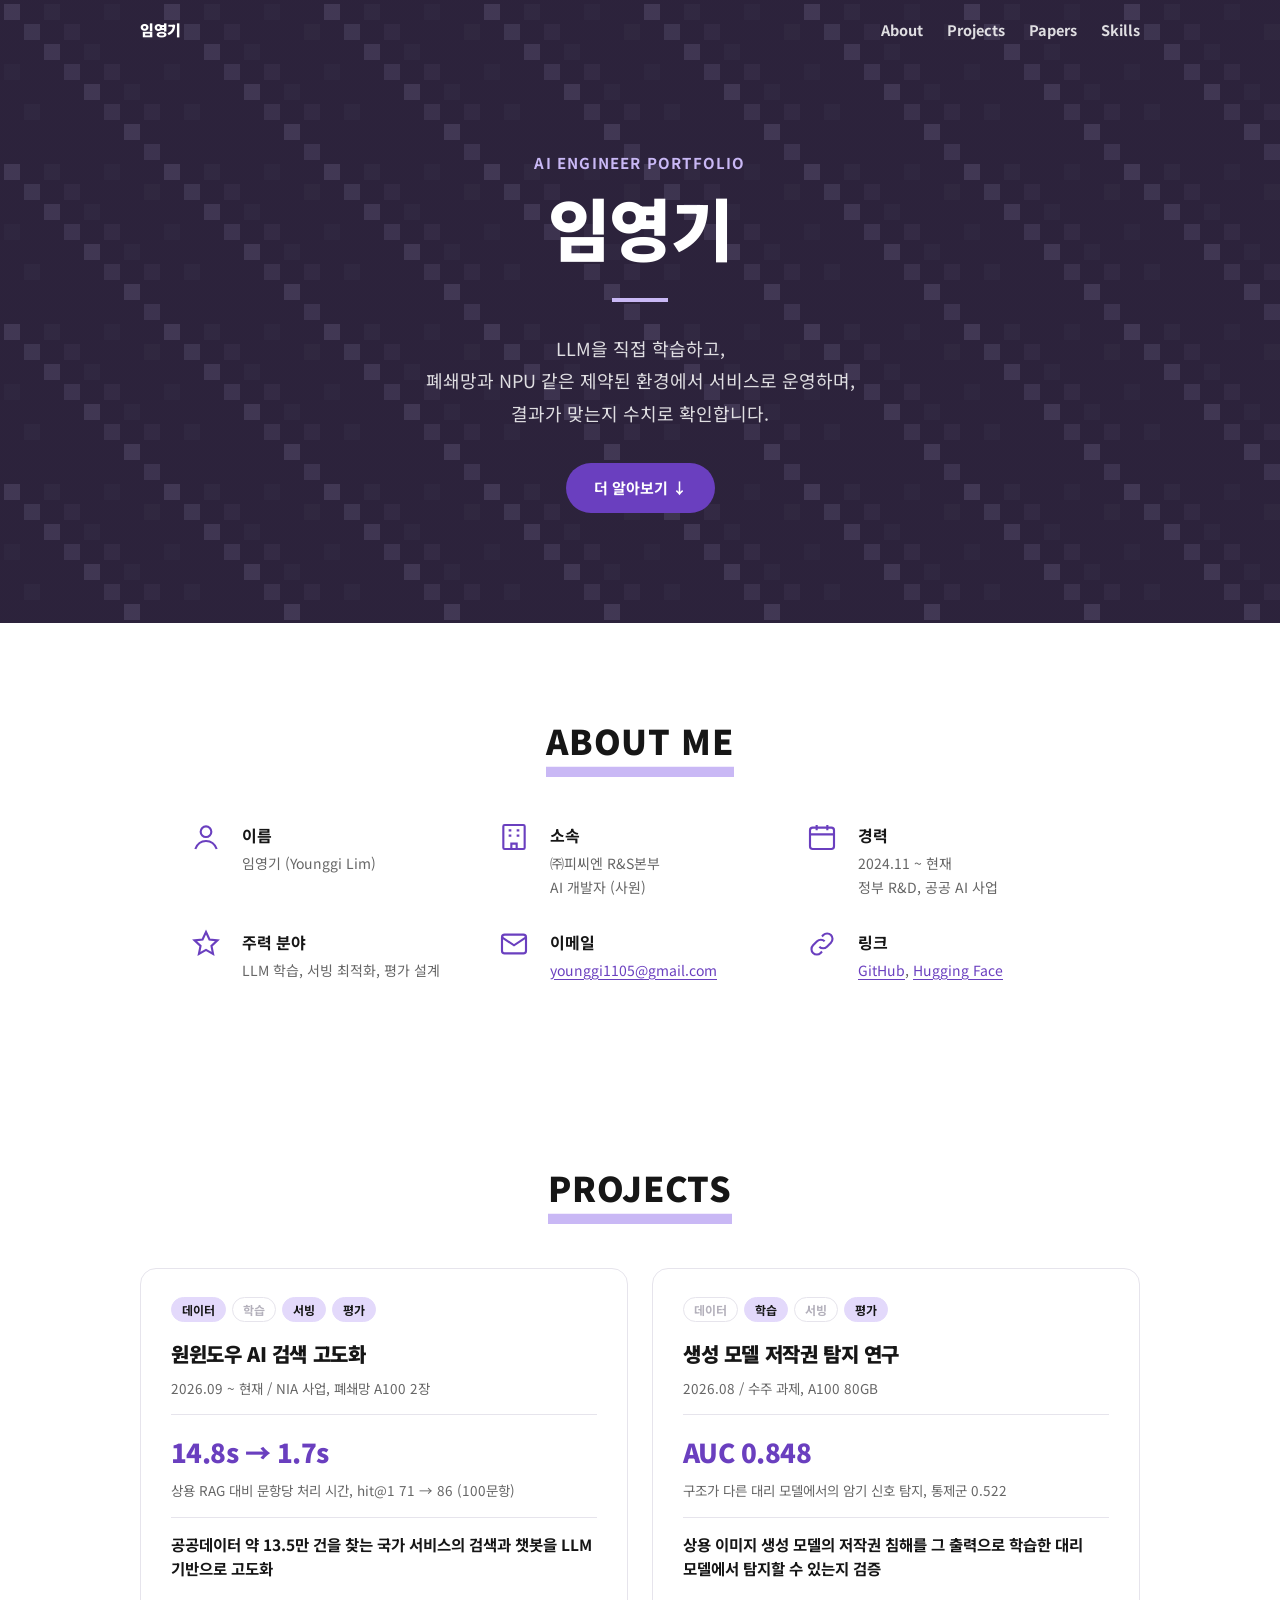
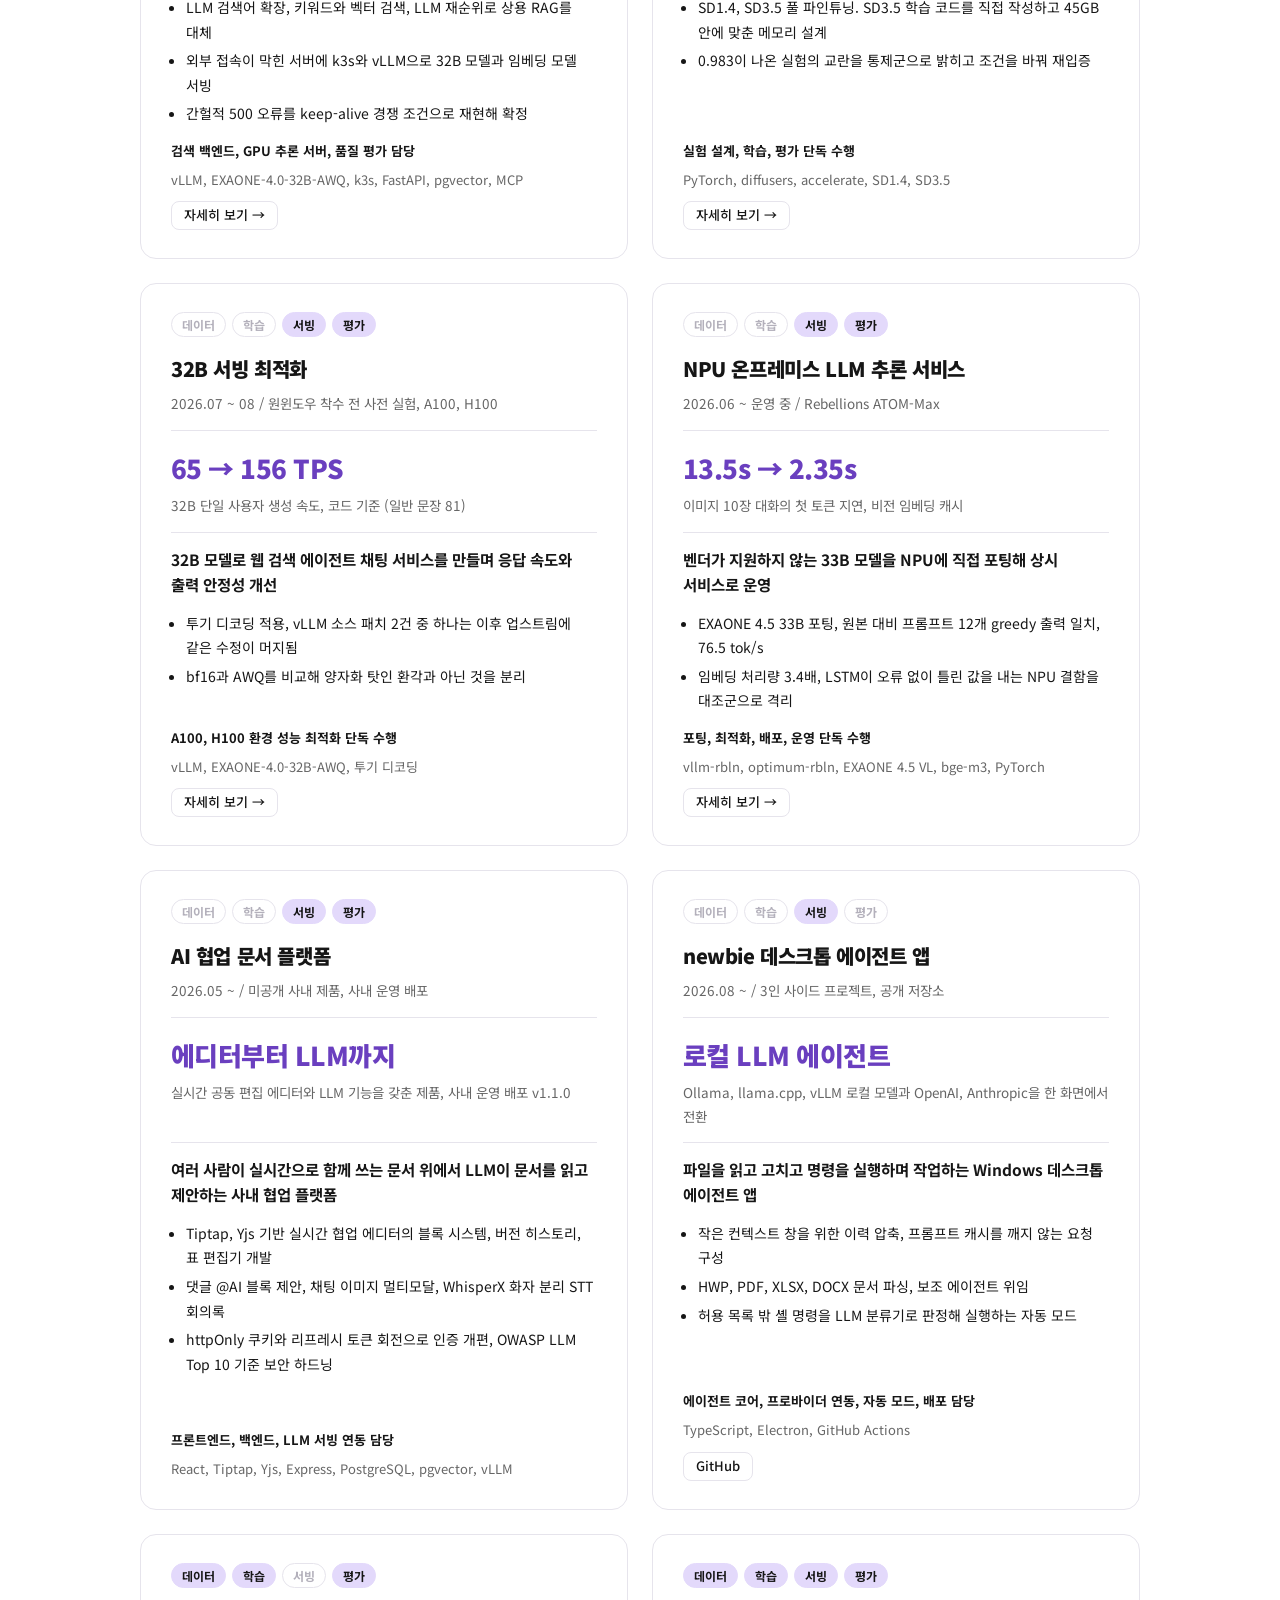
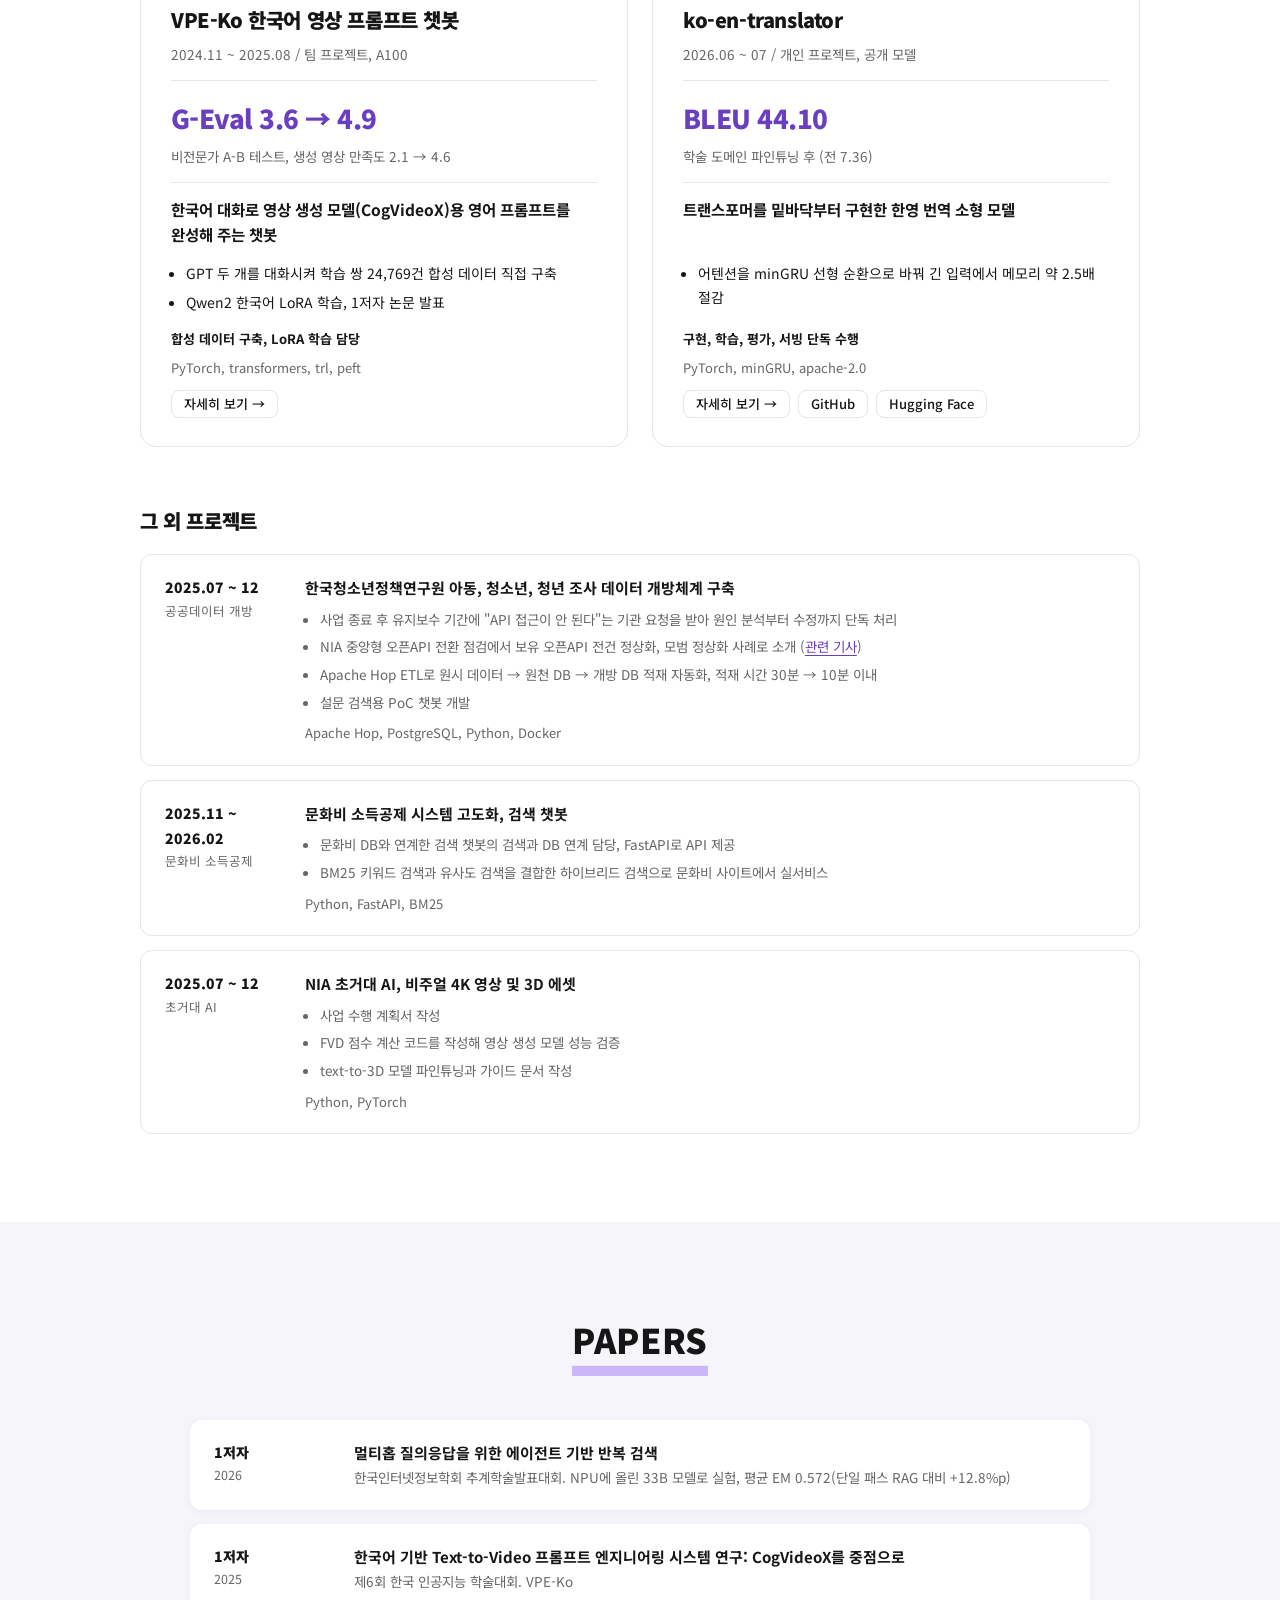
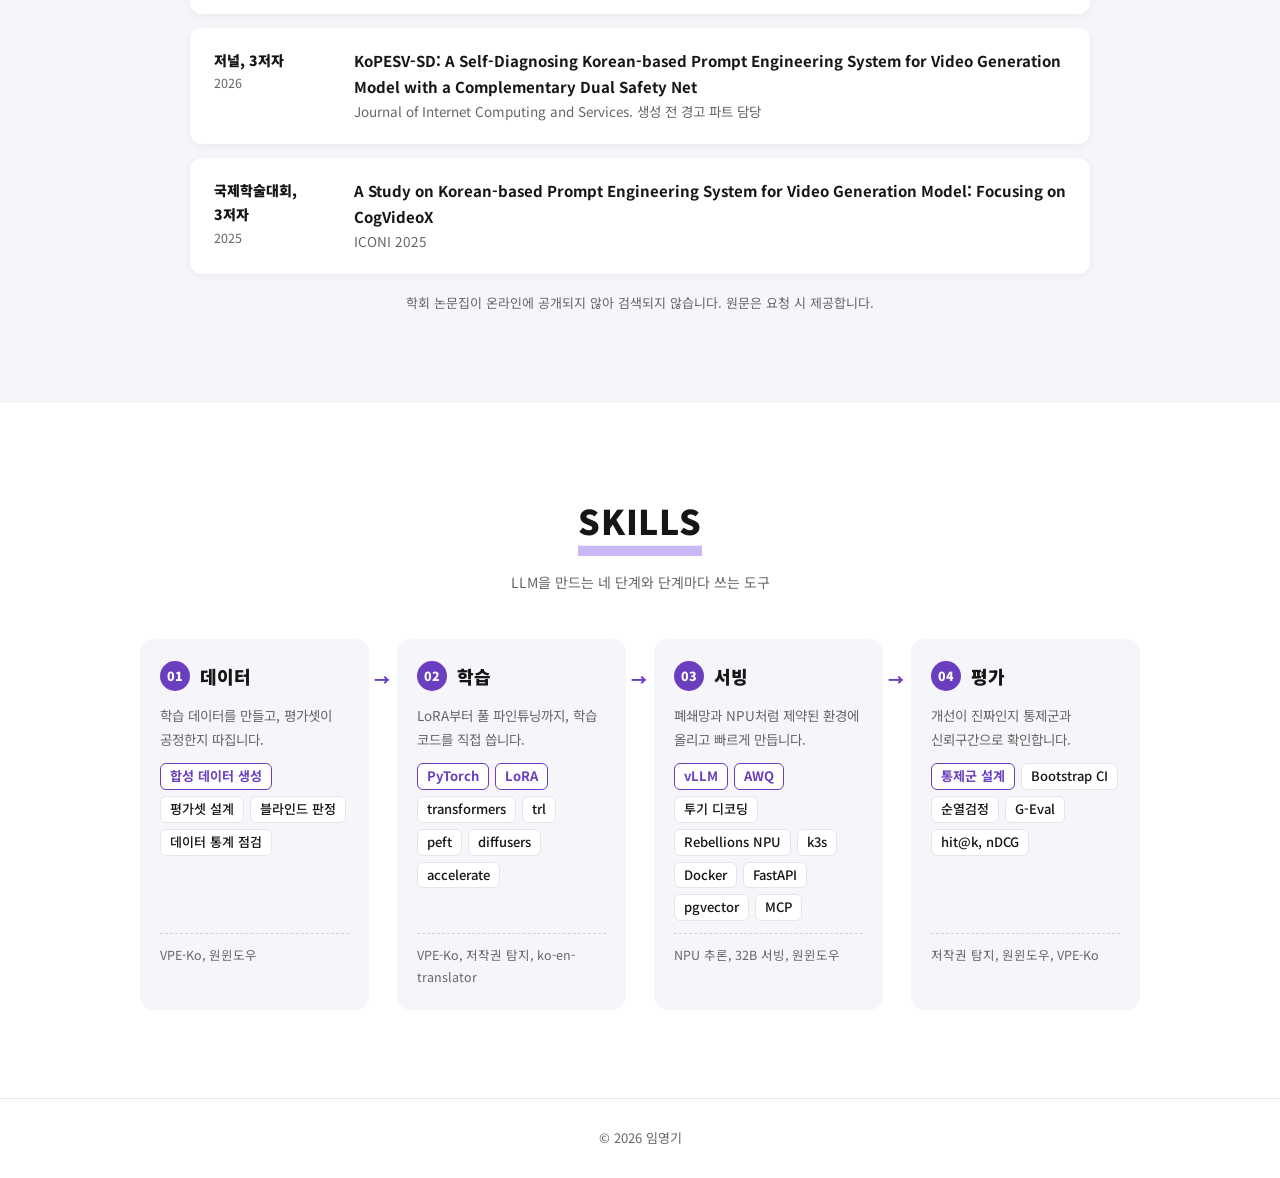
==== index.html @ bf432199 "원윈도우 기간 수정" ====
<!doctype html>
<html lang="ko">
<head>
<meta charset="utf-8">
<meta name="viewport" content="width=device-width, initial-scale=1">
<meta name="description" content="임영기 포트폴리오: LLM 학습, 폐쇄망과 NPU 환경의 서빙, 평가">
<title>임영기 포트폴리오</title>
<link rel="preconnect" href="https://fonts.googleapis.com">
<link rel="preconnect" href="https://fonts.gstatic.com" crossorigin>
<link rel="stylesheet" href="https://fonts.googleapis.com/css2?family=Noto+Sans+KR:wght@400;500;700;900&display=swap">
<link rel="stylesheet" href="css/base.css">
<link rel="stylesheet" href="css/main.css">
</head>
<body>

<nav class="nav">
  <div class="wrap">
    <b>임영기</b>
    <ul>
      <li><a href="#about">About</a></li>
      <li><a href="#projects">Projects</a></li>
      <li><a href="#papers">Papers</a></li>
      <li><a href="#skills">Skills</a></li>
    </ul>
  </div>
</nav>

<header class="hero">
  <div class="wrap">
    <p class="eyebrow">AI ENGINEER PORTFOLIO</p>
    <h1>임영기</h1>
    <hr>
    <p class="sub">LLM을 직접 학습하고,<br>폐쇄망과 NPU 같은 제약된 환경에서 서비스로 운영하며,<br>결과가 맞는지 수치로 확인합니다.</p>
    <a class="cta" href="#about">더 알아보기 ↓</a>
  </div>
</header>

<section class="sec" id="about">
  <div class="wrap">
    <div class="sec-head"><h2>ABOUT ME</h2></div>
    <div class="about">
      <div><svg viewBox="0 0 24 24"><circle cx="12" cy="8" r="4"/><path d="M4 21c1.5-4 4.5-6 8-6s6.5 2 8 6"/></svg><b>이름</b><span>임영기 (Younggi Lim)</span></div>
      <div><svg viewBox="0 0 24 24"><rect x="4" y="3" width="16" height="18" rx="1"/><path d="M8 7h2M14 7h2M8 11h2M14 11h2M10 21v-4h4v4"/></svg><b>소속</b><span>㈜피씨엔 R&amp;S본부<br>AI 개발자 (사원)</span></div>
      <div><svg viewBox="0 0 24 24"><rect x="3" y="5" width="18" height="16" rx="2"/><path d="M3 10h18M8 3v4M16 3v4"/></svg><b>경력</b><span>2024.11 ~ 현재<br>정부 R&amp;D, 공공 AI 사업</span></div>
      <div><svg viewBox="0 0 24 24"><path d="M12 3l2.6 5.6 6 .7-4.5 4.1 1.2 6L12 16.4 6.7 19.4l1.2-6L3.4 9.3l6-.7z"/></svg><b>주력 분야</b><span>LLM 학습, 서빙 최적화, 평가 설계</span></div>
      <div><svg viewBox="0 0 24 24"><rect x="3" y="5" width="18" height="14" rx="2"/><path d="M3 7l9 6 9-6"/></svg><b>이메일</b><span><a href="mailto:younggi1105@gmail.com">younggi1105@gmail.com</a></span></div>
      <div><svg viewBox="0 0 24 24"><path d="M10 14a4 4 0 0 0 5.7 0l3-3a4 4 0 0 0-5.7-5.7l-1 1"/><path d="M14 10a4 4 0 0 0-5.7 0l-3 3a4 4 0 0 0 5.7 5.7l1-1"/></svg><b>링크</b><span><a href="https://github.com/wndaasa" target="_blank" rel="noopener">GitHub</a>, <a href="https://huggingface.co/Imsbee" target="_blank" rel="noopener">Hugging Face</a></span></div>
    </div>
  </div>
</section>

<section class="sec" id="projects">
  <div class="wrap">
    <div class="sec-head"><h2>PROJECTS</h2></div>
    <div class="projects">

      <article class="card">
        <div class="stages"><span class="on">데이터</span><span>학습</span><span class="on">서빙</span><span class="on">평가</span></div>
        <h3>원윈도우 AI 검색 고도화</h3>
        <p class="meta">2026.09 ~ 현재 / NIA 사업, 폐쇄망 A100 2장</p>
        <div class="metric"><b>14.8s → 1.7s</b><span>상용 RAG 대비 문항당 처리 시간, hit@1 71 → 86 (100문항)</span></div>
        <p class="summary">공공데이터 약 13.5만 건을 찾는 국가 서비스의 검색과 챗봇을 LLM 기반으로 고도화</p>
        <ul><li>LLM 검색어 확장, 키워드와 벡터 검색, LLM 재순위로 상용 RAG를 대체</li><li>외부 접속이 막힌 서버에 k3s와 vLLM으로 32B 모델과 임베딩 모델 서빙</li><li>간헐적 500 오류를 keep-alive 경쟁 조건으로 재현해 확정</li></ul>
        <span class="fill"></span>
        <div class="foot"><p class="role">검색 백엔드, GPU 추론 서버, 품질 평가 담당</p><p class="stack">vLLM, EXAONE-4.0-32B-AWQ, k3s, FastAPI, pgvector, MCP</p><div class="links"><a href="projects/onewindow.html">자세히 보기 →</a></div></div>
      </article>

      <article class="card">
        <div class="stages"><span>데이터</span><span class="on">학습</span><span>서빙</span><span class="on">평가</span></div>
        <h3>생성 모델 저작권 탐지 연구</h3>
        <p class="meta">2026.08 / 수주 과제, A100 80GB</p>
        <div class="metric"><b>AUC 0.848</b><span>구조가 다른 대리 모델에서의 암기 신호 탐지, 통제군 0.522</span></div>
        <p class="summary">상용 이미지 생성 모델의 저작권 침해를 그 출력으로 학습한 대리 모델에서 탐지할 수 있는지 검증</p>
        <ul><li>SD1.4, SD3.5 풀 파인튜닝. SD3.5 학습 코드를 직접 작성하고 45GB 안에 맞춘 메모리 설계</li><li>0.983이 나온 실험의 교란을 통제군으로 밝히고 조건을 바꿔 재입증</li></ul>
        <span class="fill"></span>
        <div class="foot"><p class="role">실험 설계, 학습, 평가 단독 수행</p><p class="stack">PyTorch, diffusers, accelerate, SD1.4, SD3.5</p><div class="links"><a href="projects/copyright.html">자세히 보기 →</a></div></div>
      </article>

      <article class="card">
        <div class="stages"><span>데이터</span><span>학습</span><span class="on">서빙</span><span class="on">평가</span></div>
        <h3>32B 서빙 최적화</h3>
        <p class="meta">2026.07 ~ 08 / 원윈도우 착수 전 사전 실험, A100, H100</p>
        <div class="metric"><b>65 → 156 TPS</b><span>32B 단일 사용자 생성 속도, 코드 기준 (일반 문장 81)</span></div>
        <p class="summary">32B 모델로 웹 검색 에이전트 채팅 서비스를 만들며 응답 속도와 출력 안정성 개선</p>
        <ul><li>투기 디코딩 적용, vLLM 소스 패치 2건 중 하나는 이후 업스트림에 같은 수정이 머지됨</li><li>bf16과 AWQ를 비교해 양자화 탓인 환각과 아닌 것을 분리</li></ul>
        <span class="fill"></span>
        <div class="foot"><p class="role">A100, H100 환경 성능 최적화 단독 수행</p><p class="stack">vLLM, EXAONE-4.0-32B-AWQ, 투기 디코딩</p><div class="links"><a href="projects/serving32b.html">자세히 보기 →</a></div></div>
      </article>

      <article class="card">
        <div class="stages"><span>데이터</span><span>학습</span><span class="on">서빙</span><span class="on">평가</span></div>
        <h3>NPU 온프레미스 LLM 추론 서비스</h3>
        <p class="meta">2026.06 ~ 운영 중 / Rebellions ATOM-Max</p>
        <div class="metric"><b>13.5s → 2.35s</b><span>이미지 10장 대화의 첫 토큰 지연, 비전 임베딩 캐시</span></div>
        <p class="summary">벤더가 지원하지 않는 33B 모델을 NPU에 직접 포팅해 상시 서비스로 운영</p>
        <ul><li>EXAONE 4.5 33B 포팅, 원본 대비 프롬프트 12개 greedy 출력 일치, 76.5 tok/s</li><li>임베딩 처리량 3.4배, LSTM이 오류 없이 틀린 값을 내는 NPU 결함을 대조군으로 격리</li></ul>
        <span class="fill"></span>
        <div class="foot"><p class="role">포팅, 최적화, 배포, 운영 단독 수행</p><p class="stack">vllm-rbln, optimum-rbln, EXAONE 4.5 VL, bge-m3, PyTorch</p><div class="links"><a href="projects/npu.html">자세히 보기 →</a></div></div>
      </article>

      <article class="card">
        <div class="stages"><span>데이터</span><span>학습</span><span class="on">서빙</span><span class="on">평가</span></div>
        <h3>AI 협업 문서 플랫폼</h3>
        <p class="meta">2026.05 ~ / 미공개 사내 제품, 사내 운영 배포</p>
        <div class="metric"><b>에디터부터 LLM까지</b><span>실시간 공동 편집 에디터와 LLM 기능을 갖춘 제품, 사내 운영 배포 v1.1.0</span></div>
        <p class="summary">여러 사람이 실시간으로 함께 쓰는 문서 위에서 LLM이 문서를 읽고 제안하는 사내 협업 플랫폼</p>
        <ul><li>Tiptap, Yjs 기반 실시간 협업 에디터의 블록 시스템, 버전 히스토리, 표 편집기 개발</li><li>댓글 @AI 블록 제안, 채팅 이미지 멀티모달, WhisperX 화자 분리 STT 회의록</li><li>httpOnly 쿠키와 리프레시 토큰 회전으로 인증 개편, OWASP LLM Top 10 기준 보안 하드닝</li></ul>
        <span class="fill"></span>
        <div class="foot"><p class="role">프론트엔드, 백엔드, LLM 서빙 연동 담당</p><p class="stack">React, Tiptap, Yjs, Express, PostgreSQL, pgvector, vLLM</p></div>
      </article>

      <article class="card">
        <div class="stages"><span>데이터</span><span>학습</span><span class="on">서빙</span><span>평가</span></div>
        <h3>newbie 데스크톱 에이전트 앱</h3>
        <p class="meta">2026.08 ~ / 3인 사이드 프로젝트, 공개 저장소</p>
        <div class="metric"><b>로컬 LLM 에이전트</b><span>Ollama, llama.cpp, vLLM 로컬 모델과 OpenAI, Anthropic을 한 화면에서 전환</span></div>
        <p class="summary">파일을 읽고 고치고 명령을 실행하며 작업하는 Windows 데스크톱 에이전트 앱</p>
        <ul><li>작은 컨텍스트 창을 위한 이력 압축, 프롬프트 캐시를 깨지 않는 요청 구성</li><li>HWP, PDF, XLSX, DOCX 문서 파싱, 보조 에이전트 위임</li><li>허용 목록 밖 셸 명령을 LLM 분류기로 판정해 실행하는 자동 모드</li></ul>
        <span class="fill"></span>
        <div class="foot"><p class="role">에이전트 코어, 프로바이더 연동, 자동 모드, 배포 담당</p><p class="stack">TypeScript, Electron, GitHub Actions</p><div class="links"><a href="https://github.com/wndaasa/newbie-harness" target="_blank" rel="noopener">GitHub</a></div></div>
      </article>

      <article class="card">
        <div class="stages"><span class="on">데이터</span><span class="on">학습</span><span>서빙</span><span class="on">평가</span></div>
        <h3>VPE-Ko 한국어 영상 프롬프트 챗봇</h3>
        <p class="meta">2024.11 ~ 2025.08 / 팀 프로젝트, A100</p>
        <div class="metric"><b>G-Eval 3.6 → 4.9</b><span>비전문가 A-B 테스트, 생성 영상 만족도 2.1 → 4.6</span></div>
        <p class="summary">한국어 대화로 영상 생성 모델(CogVideoX)용 영어 프롬프트를 완성해 주는 챗봇</p>
        <ul><li>GPT 두 개를 대화시켜 학습 쌍 24,769건 합성 데이터 직접 구축</li><li>Qwen2 한국어 LoRA 학습, 1저자 논문 발표</li></ul>
        <span class="fill"></span>
        <div class="foot"><p class="role">합성 데이터 구축, LoRA 학습 담당</p><p class="stack">PyTorch, transformers, trl, peft</p><div class="links"><a href="projects/vpeko.html">자세히 보기 →</a></div></div>
      </article>

      <article class="card">
        <div class="stages"><span class="on">데이터</span><span class="on">학습</span><span class="on">서빙</span><span class="on">평가</span></div>
        <h3>ko-en-translator</h3>
        <p class="meta">2026.06 ~ 07 / 개인 프로젝트, 공개 모델</p>
        <div class="metric"><b>BLEU 44.10</b><span>학술 도메인 파인튜닝 후 (전 7.36)</span></div>
        <p class="summary">트랜스포머를 밑바닥부터 구현한 한영 번역 소형 모델</p>
        <ul><li>어텐션을 minGRU 선형 순환으로 바꿔 긴 입력에서 메모리 약 2.5배 절감</li></ul>
        <span class="fill"></span>
        <div class="foot"><p class="role">구현, 학습, 평가, 서빙 단독 수행</p><p class="stack">PyTorch, minGRU, apache-2.0</p><div class="links"><a href="projects/translator.html">자세히 보기 →</a><a href="https://github.com/wndaasa/ko-en-translator" target="_blank" rel="noopener">GitHub</a><a href="https://huggingface.co/Imsbee/ko-en-translator" target="_blank" rel="noopener">Hugging Face</a></div></div>
      </article>

    </div>

    <div class="more">
      <h3>그 외 프로젝트</h3>
      <div class="papers">
        <div class="paper"><div class="k">2025.07 ~ 12<small>공공데이터 개방</small></div><div><p class="t">한국청소년정책연구원 아동, 청소년, 청년 조사 데이터 개방체계 구축</p><ul class="v"><li>사업 종료 후 유지보수 기간에 "API 접근이 안 된다"는 기관 요청을 받아 원인 분석부터 수정까지 단독 처리</li><li>NIA 중앙형 오픈API 전환 점검에서 보유 오픈API 전건 정상화, 모범 정상화 사례로 소개 (<a href="https://zdnet.co.kr/view/?no=20260622222111" target="_blank" rel="noopener">관련 기사</a>)</li><li>Apache Hop ETL로 원시 데이터 → 원천 DB → 개방 DB 적재 자동화, 적재 시간 30분 → 10분 이내</li><li>설문 검색용 PoC 챗봇 개발</li></ul><p class="stack">Apache Hop, PostgreSQL, Python, Docker</p></div></div>
        <div class="paper"><div class="k">2025.11 ~ 2026.02<small>문화비 소득공제</small></div><div><p class="t">문화비 소득공제 시스템 고도화, 검색 챗봇</p><ul class="v"><li>문화비 DB와 연계한 검색 챗봇의 검색과 DB 연계 담당, FastAPI로 API 제공</li><li>BM25 키워드 검색과 유사도 검색을 결합한 하이브리드 검색으로 문화비 사이트에서 실서비스</li></ul><p class="stack">Python, FastAPI, BM25</p></div></div>
        <div class="paper"><div class="k">2025.07 ~ 12<small>초거대 AI</small></div><div><p class="t">NIA 초거대 AI, 비주얼 4K 영상 및 3D 에셋</p><ul class="v"><li>사업 수행 계획서 작성</li><li>FVD 점수 계산 코드를 작성해 영상 생성 모델 성능 검증</li><li>text-to-3D 모델 파인튜닝과 가이드 문서 작성</li></ul><p class="stack">Python, PyTorch</p></div></div>
      </div>
    </div>
  </div>
</section>

<section class="sec grey" id="papers">
  <div class="wrap">
    <div class="sec-head"><h2>PAPERS</h2></div>
    <div class="papers">
      <div class="paper"><div class="k">1저자<small>2026</small></div><div><p class="t">멀티홉 질의응답을 위한 에이전트 기반 반복 검색</p><p class="v">한국인터넷정보학회 추계학술발표대회. NPU에 올린 33B 모델로 실험, 평균 EM 0.572(단일 패스 RAG 대비 +12.8%p)</p></div></div>
      <div class="paper"><div class="k">1저자<small>2025</small></div><div><p class="t">한국어 기반 Text-to-Video 프롬프트 엔지니어링 시스템 연구: CogVideoX를 중점으로</p><p class="v">제6회 한국 인공지능 학술대회. VPE-Ko</p></div></div>
      <div class="paper"><div class="k">저널, 3저자<small>2026</small></div><div><p class="t">KoPESV-SD: A Self-Diagnosing Korean-based Prompt Engineering System for Video Generation Model with a Complementary Dual Safety Net</p><p class="v">Journal of Internet Computing and Services. 생성 전 경고 파트 담당</p></div></div>
      <div class="paper"><div class="k">국제학술대회, 3저자<small>2025</small></div><div><p class="t">A Study on Korean-based Prompt Engineering System for Video Generation Model: Focusing on CogVideoX</p><p class="v">ICONI 2025</p></div></div>
    </div>
    <p class="note">학회 논문집이 온라인에 공개되지 않아 검색되지 않습니다. 원문은 요청 시 제공합니다.</p>
  </div>
</section>

<section class="sec" id="skills">
  <div class="wrap">
    <div class="sec-head"><h2>SKILLS</h2><p>LLM을 만드는 네 단계와 단계마다 쓰는 도구</p></div>
    <div class="flow">
      <div class="step">
        <div class="no"><b>01</b><h3>데이터</h3></div>
        <p>학습 데이터를 만들고, 평가셋이 공정한지 따집니다.</p>
        <div class="tools"><span class="key">합성 데이터 생성</span><span>평가셋 설계</span><span>블라인드 판정</span><span>데이터 통계 점검</span></div>
        <p class="where">VPE-Ko, 원윈도우</p>
      </div>
      <div class="step">
        <div class="no"><b>02</b><h3>학습</h3></div>
        <p>LoRA부터 풀 파인튜닝까지, 학습 코드를 직접 씁니다.</p>
        <div class="tools"><span class="key">PyTorch</span><span class="key">LoRA</span><span>transformers</span><span>trl</span><span>peft</span><span>diffusers</span><span>accelerate</span></div>
        <p class="where">VPE-Ko, 저작권 탐지, ko-en-translator</p>
      </div>
      <div class="step">
        <div class="no"><b>03</b><h3>서빙</h3></div>
        <p>폐쇄망과 NPU처럼 제약된 환경에 올리고 빠르게 만듭니다.</p>
        <div class="tools"><span class="key">vLLM</span><span class="key">AWQ</span><span>투기 디코딩</span><span>Rebellions NPU</span><span>k3s</span><span>Docker</span><span>FastAPI</span><span>pgvector</span><span>MCP</span></div>
        <p class="where">NPU 추론, 32B 서빙, 원윈도우</p>
      </div>
      <div class="step">
        <div class="no"><b>04</b><h3>평가</h3></div>
        <p>개선이 진짜인지 통제군과 신뢰구간으로 확인합니다.</p>
        <div class="tools"><span class="key">통제군 설계</span><span>Bootstrap CI</span><span>순열검정</span><span>G-Eval</span><span>hit@k, nDCG</span></div>
        <p class="where">저작권 탐지, 원윈도우, VPE-Ko</p>
      </div>
    </div>
  </div>
</section>

<footer>© 2026 임영기</footer>
<script src="js/main.js"></script>
</body>
</html>
---- css/base.css ----
/* 메인 페이지와 상세 페이지 공통: 색 토큰, 기본 요소, 단계 배지.
   포인트는 연한 라벤더(밑줄, 배경)와 진한 보라(숫자, 단계 번호, 링크) 두 가지 */
:root {
  --ink: #161616;
  --white: #ffffff;
  --grey: #f6f5f9;
  --line: #e6e4ec;
  --soft: #666666;
  --lav: #c9b8f5;
  --lav-mark: #e3d9fb;
  --lav-box: #f3eefd;
  --violet: #6a3fbf;
  --font: "Noto Sans KR", "Apple SD Gothic Neo", "Malgun Gothic", sans-serif;
}
* { box-sizing: border-box; }
html, body { margin: 0; }
body { background: var(--white); color: var(--ink); font-family: var(--font); font-size: 15px; line-height: 1.75; word-break: keep-all; overflow-wrap: anywhere; }
a { color: var(--violet); text-underline-offset: 3px; }
h1, h2, h3, p { margin: 0; }
ul { margin: 0; padding-left: 1.1em; }
li + li { margin-top: 0.3em; }
mark { background: linear-gradient(transparent 55%, var(--lav-mark) 55%); color: inherit; font-weight: 700; padding: 0 1px; }

.wrap { max-width: 1080px; margin: 0 auto; padding-inline: clamp(16px, 4vw, 40px); }

/* 프로젝트가 다룬 단계(데이터, 학습, 서빙, 평가) 배지 */
.stages { display: flex; gap: 6px; flex-wrap: wrap; }
.stages span { font-size: 12px; font-weight: 700; border-radius: 999px; padding: 1px 10px; color: #b3b0bb; border: 1px solid var(--line); }
.stages span.on { color: var(--ink); background: var(--lav-mark); border-color: var(--lav-mark); }
---- css/main.css ----
/* 메인 페이지(index.html). 섹션마다 흰색과 연한 회색 배경을 번갈아 덩어리로 읽히게 하는 한 페이지 구성 */
html { scroll-behavior: smooth; }
@media (prefers-reduced-motion: reduce) { html { scroll-behavior: auto; } }
a:focus-visible { outline: 2px solid var(--violet); outline-offset: 2px; }

/* 상단 메뉴: 히어로 위에서는 투명, 아래로 내리면 흰 바탕 */
.nav { position: fixed; top: 0; left: 0; right: 0; z-index: 10; transition: background .2s, border-color .2s; border-bottom: 1px solid transparent; }
.nav .wrap { display: flex; align-items: center; justify-content: space-between; gap: 16px; height: 60px; }
.nav b { font-weight: 900; letter-spacing: -0.02em; color: var(--white); }
.nav ul { list-style: none; display: flex; gap: 24px; padding: 0; margin: 0; overflow-x: auto; }
.nav li + li { margin-top: 0; }
.nav a { color: rgba(255,255,255,0.85); text-decoration: none; font-size: 14.5px; font-weight: 700; white-space: nowrap; }
.nav a:hover { color: var(--lav); }
.nav.solid { background: rgba(255,255,255,0.96); backdrop-filter: blur(6px); border-bottom-color: var(--line); }
.nav.solid b { color: var(--ink); }
.nav.solid a { color: var(--soft); }
.nav.solid a:hover { color: var(--violet); }

/* 히어로: 사진(images/hero.jpg)이 있으면 사진, 없으면 어텐션 행렬 무늬(images/pattern.svg) 위에 짙은 막 */
.hero {
  position: relative; color: var(--white); text-align: center;
  padding-block: 150px 110px;
  background:
    linear-gradient(rgba(38, 30, 52, 0.82), rgba(38, 30, 52, 0.82)),
    url("../images/hero.jpg") center / cover no-repeat,
    url("../images/pattern.svg") repeat;
}
.hero .eyebrow { font-size: 15px; font-weight: 700; letter-spacing: 0.08em; color: var(--lav); }
.hero h1 { margin-top: 10px; font-size: clamp(40px, 7vw, 68px); font-weight: 900; letter-spacing: -0.02em; line-height: 1.2; }
.hero hr { width: 56px; height: 4px; border: 0; background: var(--lav); margin: 30px auto; }
.hero p.sub { color: rgba(255,255,255,0.85); font-size: clamp(15px, 2vw, 18px); line-height: 1.8; }
.hero .cta { display: inline-block; margin-top: 34px; background: var(--violet); color: var(--white); text-decoration: none; font-weight: 700; font-size: 15px; padding: 12px 28px; border-radius: 999px; }
.hero .cta:hover { background: #5a32a8; }

/* 섹션 공통 */
.sec { padding-block: 88px; }
.sec.grey { background: var(--grey); }
.sec-head { text-align: center; margin-bottom: 44px; }
.sec-head h2 { display: inline-block; font-size: clamp(26px, 4vw, 34px); font-weight: 900; letter-spacing: 0.02em; padding-bottom: 6px; box-shadow: inset 0 -0.3em 0 var(--lav); }
.sec-head p { margin-top: 14px; color: var(--soft); font-size: 14px; }

/* About me */
.about { display: grid; grid-template-columns: repeat(3, minmax(0, 1fr)); gap: 28px 24px; max-width: 900px; margin: 0 auto; }
.about div { display: grid; grid-template-columns: 40px minmax(0, 1fr); gap: 2px 12px; align-items: start; align-content: start; }
.about svg { width: 32px; height: 32px; grid-row: span 2; stroke: var(--violet); fill: none; stroke-width: 1.6; }
.about b { font-weight: 700; font-size: 16px; }
.about span { color: var(--soft); font-size: 14px; }

/* Projects: 2열 카드. 위에 다룬 단계(base.css 의 .stages), 가운데 대표 수치 하나 */
.projects { display: grid; grid-template-columns: repeat(2, minmax(0, 1fr)); gap: 24px; }
.card { background: var(--white); border: 1px solid var(--line); border-radius: 16px; padding: 28px 30px; display: flex; flex-direction: column; gap: 14px; }
.card h3 { font-size: 20px; font-weight: 900; letter-spacing: -0.02em; }
.card .meta { color: var(--soft); font-size: 13.5px; margin-top: -8px; }
.metric { display: flex; flex-direction: column; gap: 4px; padding: 14px 0; border-top: 1px solid var(--line); border-bottom: 1px solid var(--line); }
.metric b { font-size: 26px; font-weight: 900; color: var(--violet); letter-spacing: -0.02em; }
.metric span { font-size: 13.5px; color: var(--soft); }
.card .summary { font-weight: 700; font-size: 15.5px; line-height: 1.6; }
.card ul { font-size: 14px; }
.card .fill { flex: 1; }
.card .foot { display: grid; gap: 6px; font-size: 13px; }
.card .role { font-weight: 700; }
.card .stack { color: var(--soft); }
.card .links { display: flex; flex-wrap: wrap; gap: 8px; margin-top: 4px; }
.card .links a { border: 1px solid var(--line); border-radius: 8px; padding: 2px 12px; font-size: 13px; font-weight: 500; color: var(--ink); text-decoration: none; }
.card .links a:hover { border-color: var(--violet); color: var(--violet); }
/* 같은 줄 두 카드가 행 높이를 공유해 구분선 위치를 맞춤 */
@supports (grid-template-rows: subgrid) {
  .card { display: grid; grid-row: span 7; grid-template-rows: subgrid; }
  .card .fill { display: none; }
  .card .foot { align-self: end; }
}

/* 카드 아래 그 밖의 공공 사업: 논문 행(.paper) 형식을 쓰되 흰 배경 위라 그림자 대신 테두리 */
.more { margin-top: 56px; }
.more .papers { max-width: none; }
.more h3 { font-size: 20px; font-weight: 900; letter-spacing: -0.02em; margin-bottom: 16px; }
.more .paper { border: 1px solid var(--line); box-shadow: none; }
.more .paper ul { margin-top: 6px; }
.more .paper .stack { color: var(--soft); font-size: 13px; margin-top: 8px; }

/* 논문 */
.papers { display: grid; gap: 14px; max-width: 900px; margin: 0 auto; }
.paper { display: grid; grid-template-columns: 120px minmax(0, 1fr); gap: 4px 20px; padding: 20px 24px; border-radius: 12px; background: var(--white); box-shadow: 0 2px 10px rgba(40,20,80,0.05); }
.paper .k { font-weight: 900; font-size: 14px; }
.paper .k small { display: block; font-weight: 400; color: var(--soft); font-size: 12.5px; }
.paper .t { font-weight: 700; }
.paper .v { color: var(--soft); font-size: 13.5px; }
.note { text-align: center; color: var(--soft); font-size: 13px; margin-top: 18px; }

/* Skills: LLM 라이프사이클 4단계. 근거 줄이 두 줄로 넘어가도 점선 위치가 같도록 카드끼리 행 높이를 공유 */
.flow { display: grid; grid-template-columns: repeat(4, minmax(0, 1fr)); gap: 28px; max-width: 1000px; margin: 0 auto; }
.step { position: relative; background: var(--grey); border-radius: 14px; padding: 22px 20px; display: flex; flex-direction: column; gap: 12px; }
.step:not(:last-child)::after { content: "→"; position: absolute; right: -21px; top: 26px; color: var(--violet); font-weight: 900; font-size: 16px; }
.step .no { display: flex; align-items: center; gap: 10px; }
.step .no b { width: 30px; height: 30px; border-radius: 50%; background: var(--violet); color: var(--white); display: grid; place-items: center; font-size: 12.5px; font-weight: 900; flex: none; }
.step h3 { font-size: 18px; font-weight: 900; }
.step p { font-size: 13.5px; color: var(--soft); }
.tools { display: flex; flex-wrap: wrap; gap: 6px; }
.tools span { font-size: 13px; font-weight: 500; background: var(--white); border: 1px solid var(--line); border-radius: 6px; padding: 1px 9px; }
.tools span.key { border-color: var(--violet); color: var(--violet); font-weight: 700; }
.step .where { margin-top: auto; font-size: 12.5px; color: var(--soft); border-top: 1px dashed #d4d0de; padding-top: 10px; }
@supports (grid-template-rows: subgrid) {
  .step { display: grid; grid-row: span 4; grid-template-rows: subgrid; }
  .step .where { margin-top: 0; }
  .step .tools { align-content: flex-start; }
}

footer { border-top: 1px solid var(--line); color: var(--soft); font-size: 13px; padding-block: 28px; text-align: center; }

@media (max-width: 860px) {
  .nav ul { gap: 16px; }
  .about { grid-template-columns: repeat(2, minmax(0, 1fr)); }
  .projects { grid-template-columns: minmax(0, 1fr); }
  .flow { grid-template-columns: repeat(2, minmax(0, 1fr)); }
  .step:nth-child(2)::after { content: none; }
}
@media (max-width: 520px) {
  .nav ul { gap: 14px; }
  .about { grid-template-columns: minmax(0, 1fr); }
  .paper { grid-template-columns: minmax(0, 1fr); }
  .card { padding: 24px 20px; }
  .flow { grid-template-columns: minmax(0, 1fr); }
  .step::after { content: none !important; }
  .sec { padding-block: 64px; }
  .hero { padding-block: 120px 80px; }
  .nav b { display: none; }
}
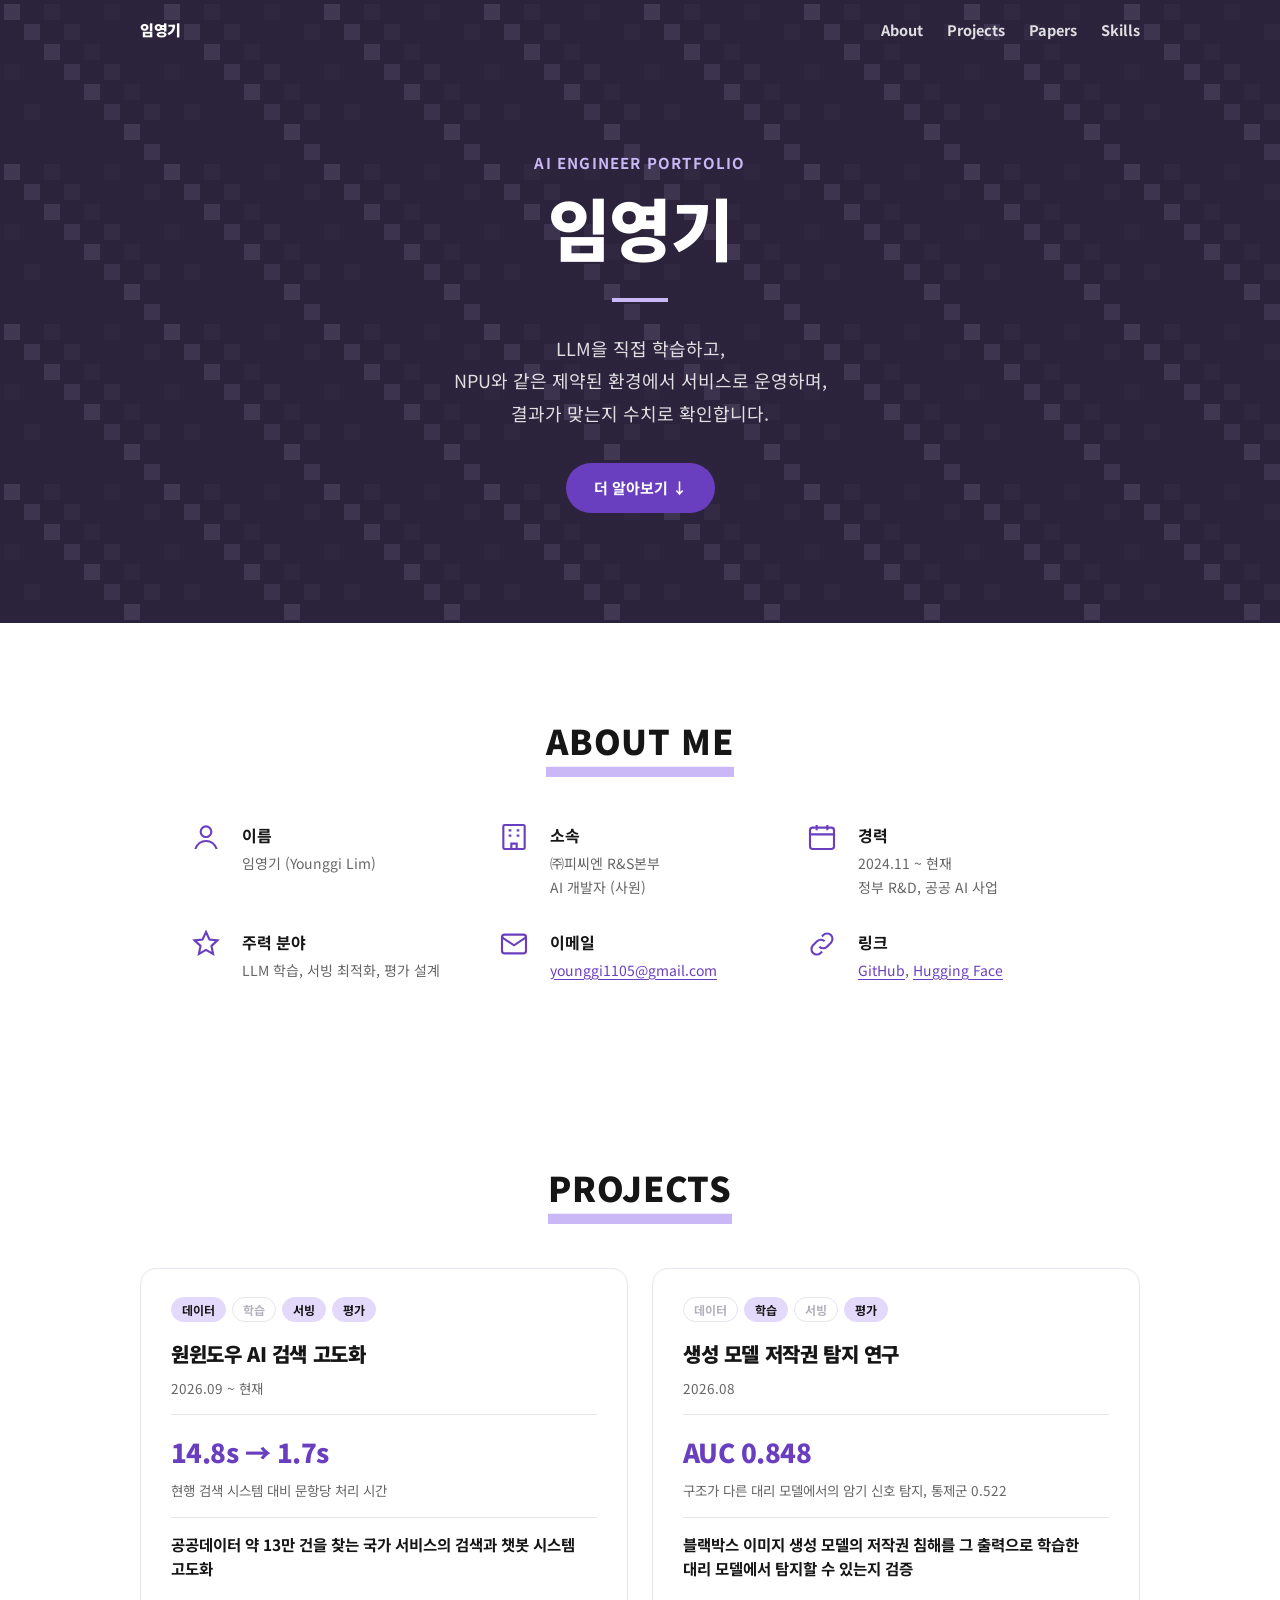
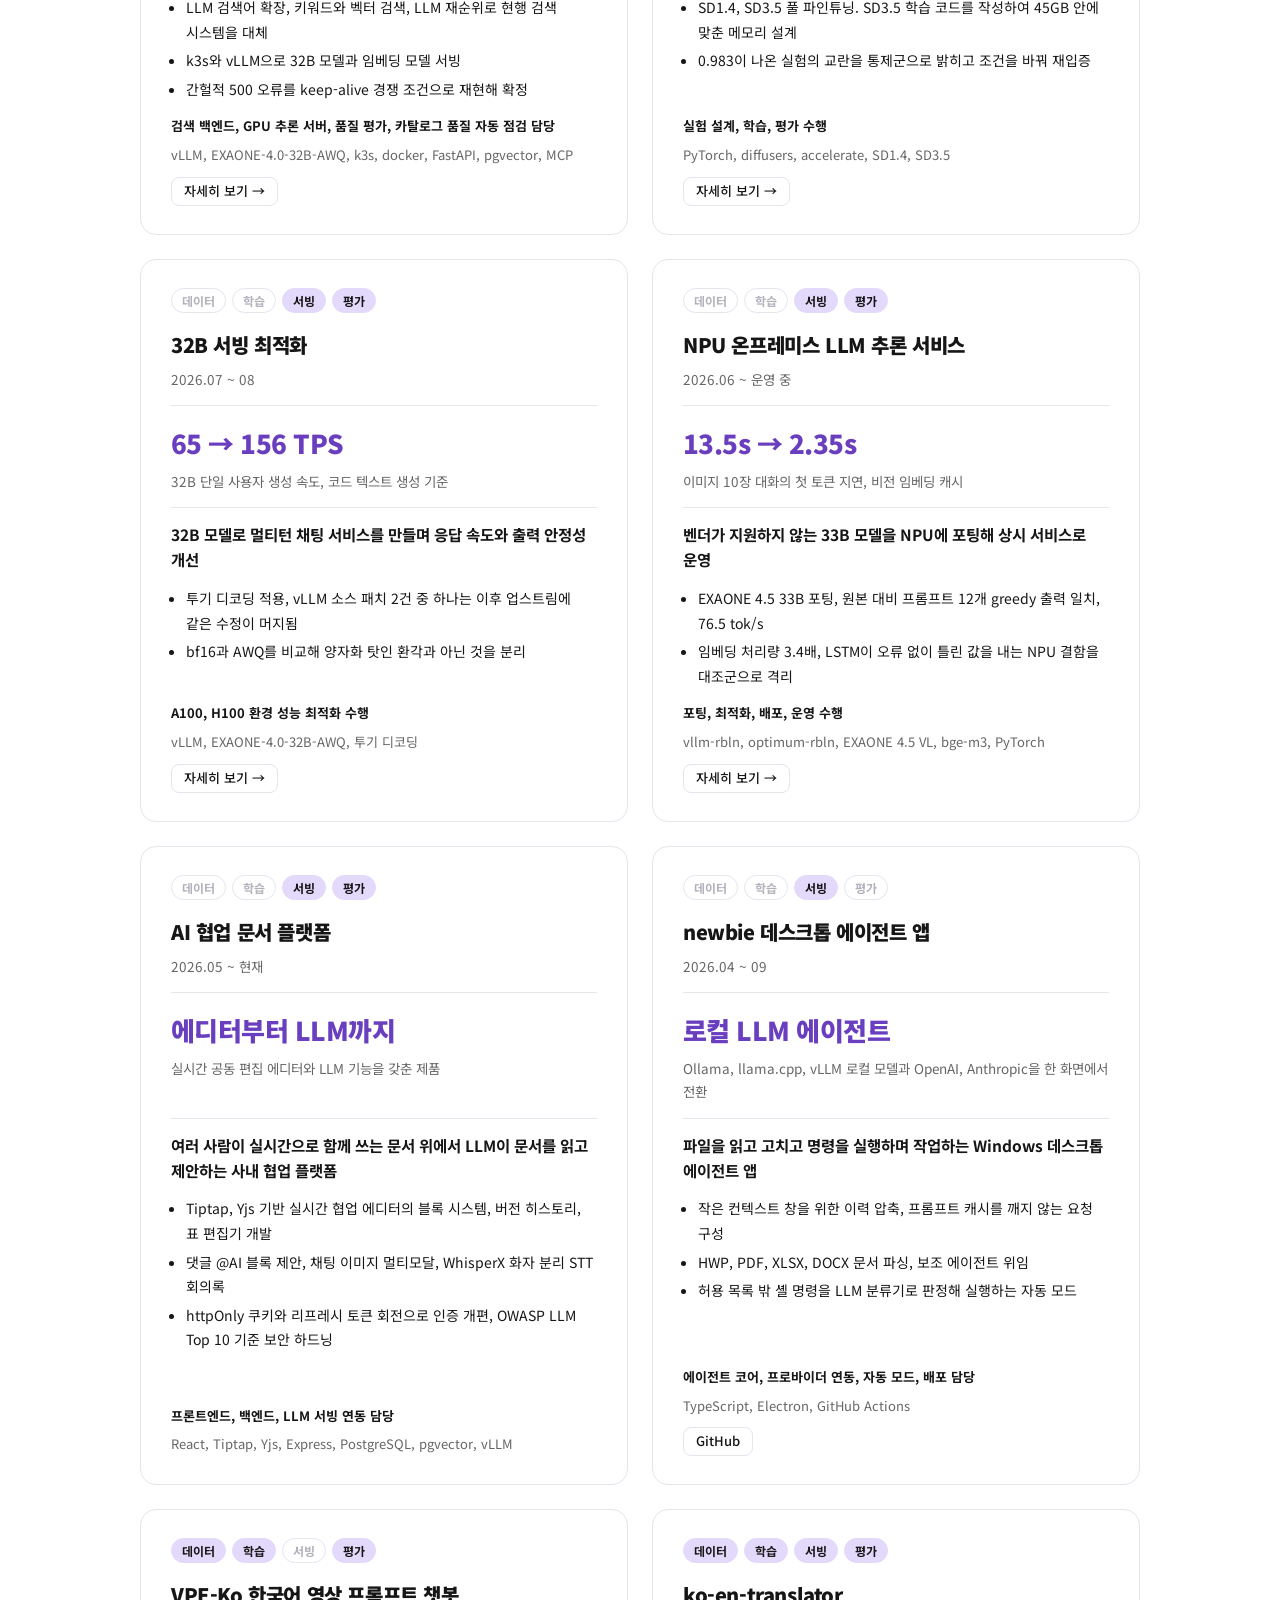
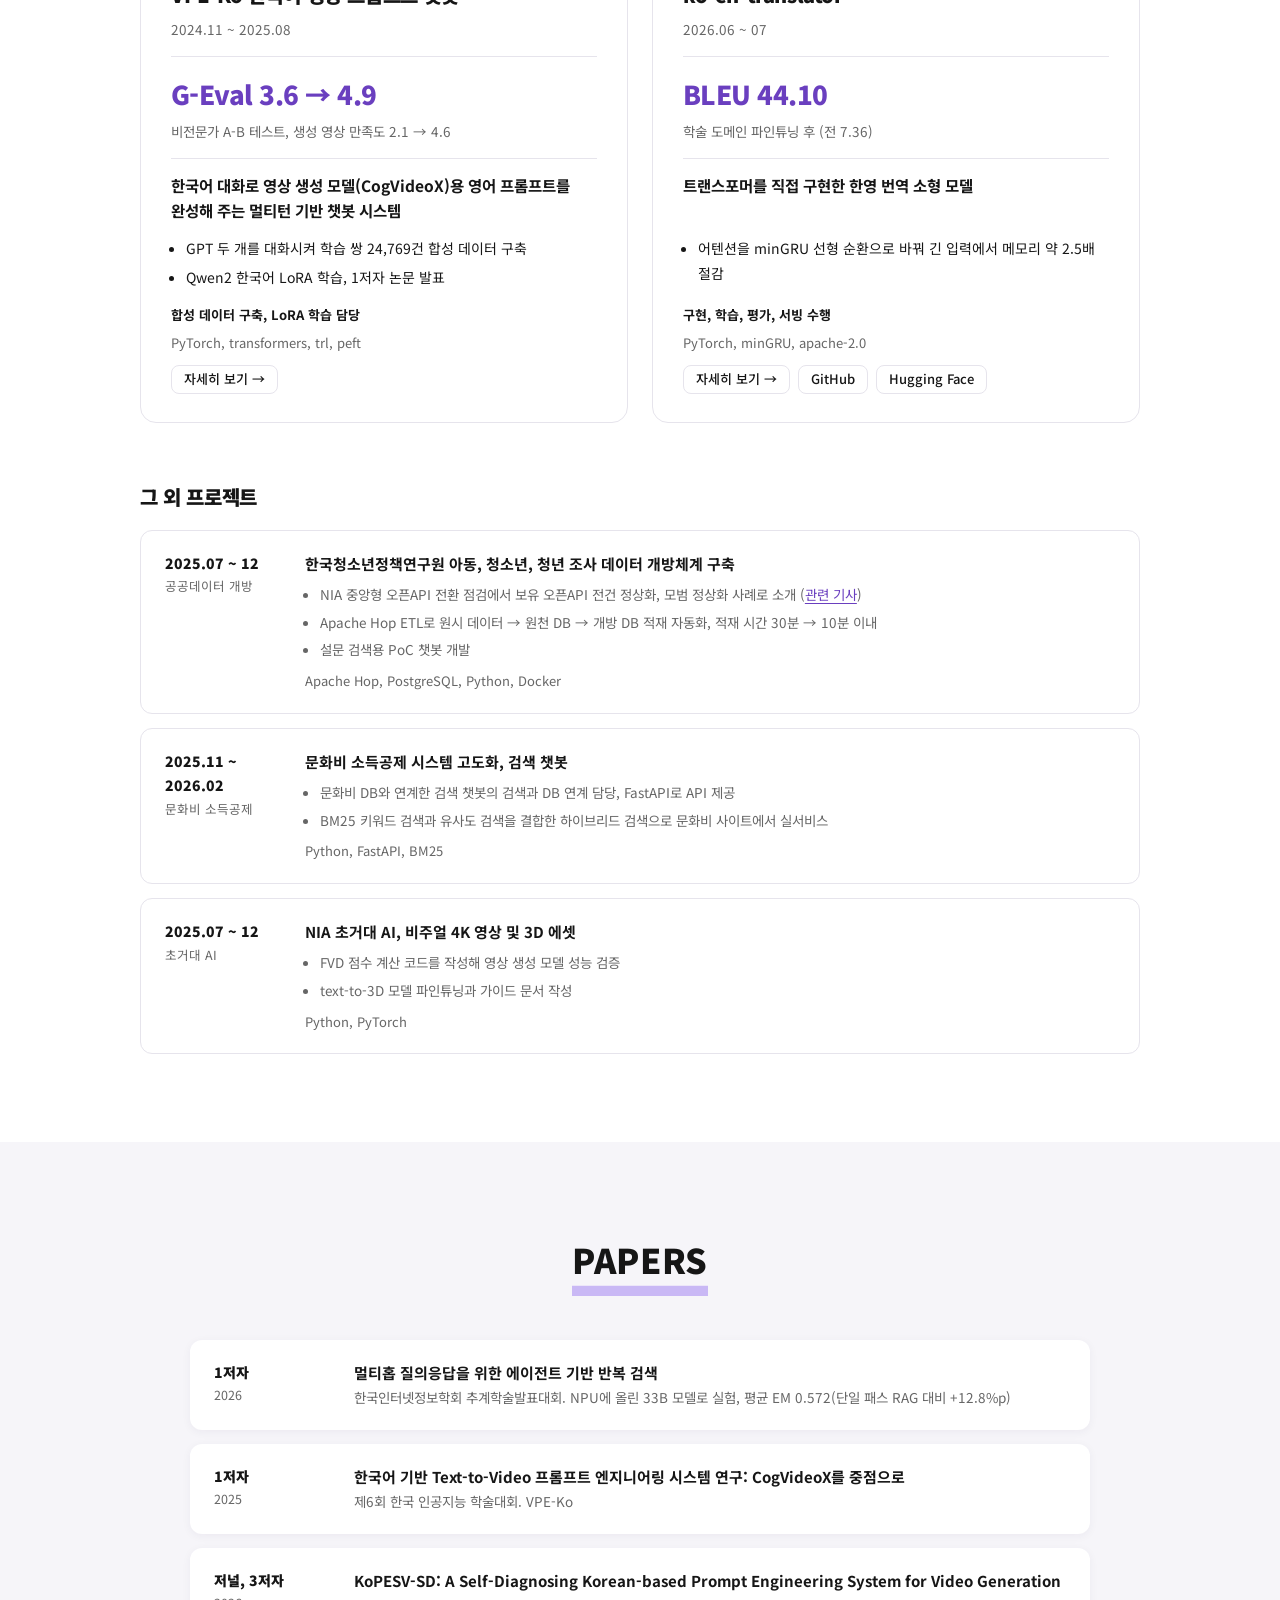
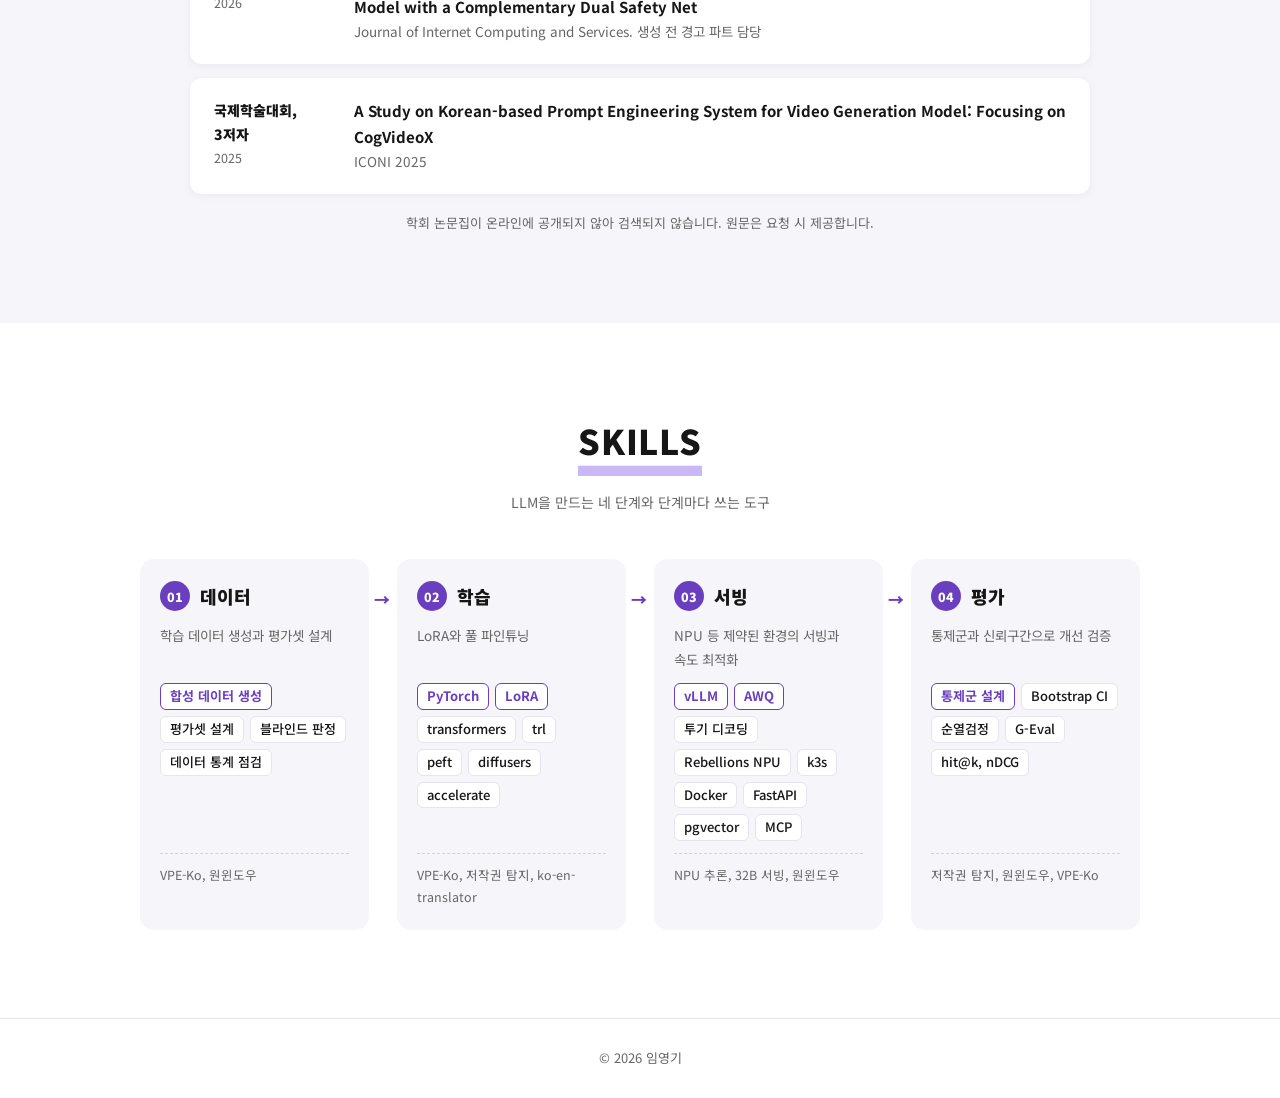
==== commit c46837e0: "Trim filler wording across main and project pages" ====
--- a/index.html
+++ b/index.html
@@ -3,7 +3,7 @@
 <head>
 <meta charset="utf-8">
 <meta name="viewport" content="width=device-width, initial-scale=1">
-<meta name="description" content="임영기 포트폴리오: LLM 학습, 폐쇄망과 NPU 환경의 서빙, 평가">
+<meta name="description" content="임영기 포트폴리오: LLM 학습, NPU 환경의 서빙 및 평가">
 <title>임영기 포트폴리오</title>
 <link rel="preconnect" href="https://fonts.googleapis.com">
 <link rel="preconnect" href="https://fonts.gstatic.com" crossorigin>
@@ -30,7 +30,7 @@
     <p class="eyebrow">AI ENGINEER PORTFOLIO</p>
     <h1>임영기</h1>
     <hr>
-    <p class="sub">LLM을 직접 학습하고,<br>폐쇄망과 NPU 같은 제약된 환경에서 서비스로 운영하며,<br>결과가 맞는지 수치로 확인합니다.</p>
+    <p class="sub">LLM을 직접 학습하고,<br>NPU와 같은 제약된 환경에서 서비스로 운영하며,<br>결과가 맞는지 수치로 확인합니다.</p>
     <a class="cta" href="#about">더 알아보기 ↓</a>
   </div>
 </header>
@@ -57,52 +57,52 @@
       <article class="card">
         <div class="stages"><span class="on">데이터</span><span>학습</span><span class="on">서빙</span><span class="on">평가</span></div>
         <h3>원윈도우 AI 검색 고도화</h3>
-        <p class="meta">2026.09 ~ 현재 / NIA 사업, 폐쇄망 A100 2장</p>
-        <div class="metric"><b>14.8s → 1.7s</b><span>상용 RAG 대비 문항당 처리 시간, hit@1 71 → 86 (100문항)</span></div>
-        <p class="summary">공공데이터 약 13.5만 건을 찾는 국가 서비스의 검색과 챗봇을 LLM 기반으로 고도화</p>
-        <ul><li>LLM 검색어 확장, 키워드와 벡터 검색, LLM 재순위로 상용 RAG를 대체</li><li>외부 접속이 막힌 서버에 k3s와 vLLM으로 32B 모델과 임베딩 모델 서빙</li><li>간헐적 500 오류를 keep-alive 경쟁 조건으로 재현해 확정</li></ul>
-        <span class="fill"></span>
-        <div class="foot"><p class="role">검색 백엔드, GPU 추론 서버, 품질 평가 담당</p><p class="stack">vLLM, EXAONE-4.0-32B-AWQ, k3s, FastAPI, pgvector, MCP</p><div class="links"><a href="projects/onewindow.html">자세히 보기 →</a></div></div>
+        <p class="meta">2026.09 ~ 현재</p>
+        <div class="metric"><b>14.8s → 1.7s</b><span>현행 검색 시스템 대비 문항당 처리 시간</span></div>
+        <p class="summary">공공데이터 약 13만 건을 찾는 국가 서비스의 검색과 챗봇 시스템 고도화</p>
+        <ul><li>LLM 검색어 확장, 키워드와 벡터 검색, LLM 재순위로 현행 검색 시스템을 대체</li><li>k3s와 vLLM으로 32B 모델과 임베딩 모델 서빙</li><li>간헐적 500 오류를 keep-alive 경쟁 조건으로 재현해 확정</li></ul>
+        <span class="fill"></span>
+        <div class="foot"><p class="role">검색 백엔드, GPU 추론 서버, 품질 평가, 카탈로그 품질 자동 점검 담당</p><p class="stack">vLLM, EXAONE-4.0-32B-AWQ, k3s, docker, FastAPI, pgvector, MCP</p><div class="links"><a href="projects/onewindow.html">자세히 보기 →</a></div></div>
       </article>
 
       <article class="card">
         <div class="stages"><span>데이터</span><span class="on">학습</span><span>서빙</span><span class="on">평가</span></div>
         <h3>생성 모델 저작권 탐지 연구</h3>
-        <p class="meta">2026.08 / 수주 과제, A100 80GB</p>
+        <p class="meta">2026.08</p>
         <div class="metric"><b>AUC 0.848</b><span>구조가 다른 대리 모델에서의 암기 신호 탐지, 통제군 0.522</span></div>
-        <p class="summary">상용 이미지 생성 모델의 저작권 침해를 그 출력으로 학습한 대리 모델에서 탐지할 수 있는지 검증</p>
-        <ul><li>SD1.4, SD3.5 풀 파인튜닝. SD3.5 학습 코드를 직접 작성하고 45GB 안에 맞춘 메모리 설계</li><li>0.983이 나온 실험의 교란을 통제군으로 밝히고 조건을 바꿔 재입증</li></ul>
-        <span class="fill"></span>
-        <div class="foot"><p class="role">실험 설계, 학습, 평가 단독 수행</p><p class="stack">PyTorch, diffusers, accelerate, SD1.4, SD3.5</p><div class="links"><a href="projects/copyright.html">자세히 보기 →</a></div></div>
+        <p class="summary">블랙박스 이미지 생성 모델의 저작권 침해를 그 출력으로 학습한 대리 모델에서 탐지할 수 있는지 검증</p>
+        <ul><li>SD1.4, SD3.5 풀 파인튜닝. SD3.5 학습 코드를 작성하여 45GB 안에 맞춘 메모리 설계</li><li>0.983이 나온 실험의 교란을 통제군으로 밝히고 조건을 바꿔 재입증</li></ul>
+        <span class="fill"></span>
+        <div class="foot"><p class="role">실험 설계, 학습, 평가 수행</p><p class="stack">PyTorch, diffusers, accelerate, SD1.4, SD3.5</p><div class="links"><a href="projects/copyright.html">자세히 보기 →</a></div></div>
       </article>
 
       <article class="card">
         <div class="stages"><span>데이터</span><span>학습</span><span class="on">서빙</span><span class="on">평가</span></div>
         <h3>32B 서빙 최적화</h3>
-        <p class="meta">2026.07 ~ 08 / 원윈도우 착수 전 사전 실험, A100, H100</p>
-        <div class="metric"><b>65 → 156 TPS</b><span>32B 단일 사용자 생성 속도, 코드 기준 (일반 문장 81)</span></div>
-        <p class="summary">32B 모델로 웹 검색 에이전트 채팅 서비스를 만들며 응답 속도와 출력 안정성 개선</p>
+        <p class="meta">2026.07 ~ 08</p>
+        <div class="metric"><b>65 → 156 TPS</b><span>32B 단일 사용자 생성 속도, 코드 텍스트 생성 기준</span></div>
+        <p class="summary">32B 모델로 멀티턴 채팅 서비스를 만들며 응답 속도와 출력 안정성 개선</p>
         <ul><li>투기 디코딩 적용, vLLM 소스 패치 2건 중 하나는 이후 업스트림에 같은 수정이 머지됨</li><li>bf16과 AWQ를 비교해 양자화 탓인 환각과 아닌 것을 분리</li></ul>
         <span class="fill"></span>
-        <div class="foot"><p class="role">A100, H100 환경 성능 최적화 단독 수행</p><p class="stack">vLLM, EXAONE-4.0-32B-AWQ, 투기 디코딩</p><div class="links"><a href="projects/serving32b.html">자세히 보기 →</a></div></div>
+        <div class="foot"><p class="role">A100, H100 환경 성능 최적화 수행</p><p class="stack">vLLM, EXAONE-4.0-32B-AWQ, 투기 디코딩</p><div class="links"><a href="projects/serving32b.html">자세히 보기 →</a></div></div>
       </article>
 
       <article class="card">
         <div class="stages"><span>데이터</span><span>학습</span><span class="on">서빙</span><span class="on">평가</span></div>
         <h3>NPU 온프레미스 LLM 추론 서비스</h3>
-        <p class="meta">2026.06 ~ 운영 중 / Rebellions ATOM-Max</p>
+        <p class="meta">2026.06 ~ 운영 중</p>
         <div class="metric"><b>13.5s → 2.35s</b><span>이미지 10장 대화의 첫 토큰 지연, 비전 임베딩 캐시</span></div>
-        <p class="summary">벤더가 지원하지 않는 33B 모델을 NPU에 직접 포팅해 상시 서비스로 운영</p>
+        <p class="summary">벤더가 지원하지 않는 33B 모델을 NPU에 포팅해 상시 서비스로 운영</p>
         <ul><li>EXAONE 4.5 33B 포팅, 원본 대비 프롬프트 12개 greedy 출력 일치, 76.5 tok/s</li><li>임베딩 처리량 3.4배, LSTM이 오류 없이 틀린 값을 내는 NPU 결함을 대조군으로 격리</li></ul>
         <span class="fill"></span>
-        <div class="foot"><p class="role">포팅, 최적화, 배포, 운영 단독 수행</p><p class="stack">vllm-rbln, optimum-rbln, EXAONE 4.5 VL, bge-m3, PyTorch</p><div class="links"><a href="projects/npu.html">자세히 보기 →</a></div></div>
+        <div class="foot"><p class="role">포팅, 최적화, 배포, 운영 수행</p><p class="stack">vllm-rbln, optimum-rbln, EXAONE 4.5 VL, bge-m3, PyTorch</p><div class="links"><a href="projects/npu.html">자세히 보기 →</a></div></div>
       </article>
 
       <article class="card">
         <div class="stages"><span>데이터</span><span>학습</span><span class="on">서빙</span><span class="on">평가</span></div>
         <h3>AI 협업 문서 플랫폼</h3>
-        <p class="meta">2026.05 ~ / 미공개 사내 제품, 사내 운영 배포</p>
-        <div class="metric"><b>에디터부터 LLM까지</b><span>실시간 공동 편집 에디터와 LLM 기능을 갖춘 제품, 사내 운영 배포 v1.1.0</span></div>
+        <p class="meta">2026.05 ~ 현재</p>
+        <div class="metric"><b>에디터부터 LLM까지</b><span>실시간 공동 편집 에디터와 LLM 기능을 갖춘 제품</span></div>
         <p class="summary">여러 사람이 실시간으로 함께 쓰는 문서 위에서 LLM이 문서를 읽고 제안하는 사내 협업 플랫폼</p>
         <ul><li>Tiptap, Yjs 기반 실시간 협업 에디터의 블록 시스템, 버전 히스토리, 표 편집기 개발</li><li>댓글 @AI 블록 제안, 채팅 이미지 멀티모달, WhisperX 화자 분리 STT 회의록</li><li>httpOnly 쿠키와 리프레시 토큰 회전으로 인증 개편, OWASP LLM Top 10 기준 보안 하드닝</li></ul>
         <span class="fill"></span>
@@ -112,7 +112,7 @@
       <article class="card">
         <div class="stages"><span>데이터</span><span>학습</span><span class="on">서빙</span><span>평가</span></div>
         <h3>newbie 데스크톱 에이전트 앱</h3>
-        <p class="meta">2026.08 ~ / 3인 사이드 프로젝트, 공개 저장소</p>
+        <p class="meta">2026.04 ~ 09</p>
         <div class="metric"><b>로컬 LLM 에이전트</b><span>Ollama, llama.cpp, vLLM 로컬 모델과 OpenAI, Anthropic을 한 화면에서 전환</span></div>
         <p class="summary">파일을 읽고 고치고 명령을 실행하며 작업하는 Windows 데스크톱 에이전트 앱</p>
         <ul><li>작은 컨텍스트 창을 위한 이력 압축, 프롬프트 캐시를 깨지 않는 요청 구성</li><li>HWP, PDF, XLSX, DOCX 문서 파싱, 보조 에이전트 위임</li><li>허용 목록 밖 셸 명령을 LLM 분류기로 판정해 실행하는 자동 모드</li></ul>
@@ -123,10 +123,10 @@
       <article class="card">
         <div class="stages"><span class="on">데이터</span><span class="on">학습</span><span>서빙</span><span class="on">평가</span></div>
         <h3>VPE-Ko 한국어 영상 프롬프트 챗봇</h3>
-        <p class="meta">2024.11 ~ 2025.08 / 팀 프로젝트, A100</p>
+        <p class="meta">2024.11 ~ 2025.08</p>
         <div class="metric"><b>G-Eval 3.6 → 4.9</b><span>비전문가 A-B 테스트, 생성 영상 만족도 2.1 → 4.6</span></div>
-        <p class="summary">한국어 대화로 영상 생성 모델(CogVideoX)용 영어 프롬프트를 완성해 주는 챗봇</p>
-        <ul><li>GPT 두 개를 대화시켜 학습 쌍 24,769건 합성 데이터 직접 구축</li><li>Qwen2 한국어 LoRA 학습, 1저자 논문 발표</li></ul>
+        <p class="summary">한국어 대화로 영상 생성 모델(CogVideoX)용 영어 프롬프트를 완성해 주는 멀티턴 기반 챗봇 시스템</p>
+        <ul><li>GPT 두 개를 대화시켜 학습 쌍 24,769건 합성 데이터 구축</li><li>Qwen2 한국어 LoRA 학습, 1저자 논문 발표</li></ul>
         <span class="fill"></span>
         <div class="foot"><p class="role">합성 데이터 구축, LoRA 학습 담당</p><p class="stack">PyTorch, transformers, trl, peft</p><div class="links"><a href="projects/vpeko.html">자세히 보기 →</a></div></div>
       </article>
@@ -134,12 +134,12 @@
       <article class="card">
         <div class="stages"><span class="on">데이터</span><span class="on">학습</span><span class="on">서빙</span><span class="on">평가</span></div>
         <h3>ko-en-translator</h3>
-        <p class="meta">2026.06 ~ 07 / 개인 프로젝트, 공개 모델</p>
+        <p class="meta">2026.06 ~ 07</p>
         <div class="metric"><b>BLEU 44.10</b><span>학술 도메인 파인튜닝 후 (전 7.36)</span></div>
-        <p class="summary">트랜스포머를 밑바닥부터 구현한 한영 번역 소형 모델</p>
+        <p class="summary">트랜스포머를 직접 구현한 한영 번역 소형 모델</p>
         <ul><li>어텐션을 minGRU 선형 순환으로 바꿔 긴 입력에서 메모리 약 2.5배 절감</li></ul>
         <span class="fill"></span>
-        <div class="foot"><p class="role">구현, 학습, 평가, 서빙 단독 수행</p><p class="stack">PyTorch, minGRU, apache-2.0</p><div class="links"><a href="projects/translator.html">자세히 보기 →</a><a href="https://github.com/wndaasa/ko-en-translator" target="_blank" rel="noopener">GitHub</a><a href="https://huggingface.co/Imsbee/ko-en-translator" target="_blank" rel="noopener">Hugging Face</a></div></div>
+        <div class="foot"><p class="role">구현, 학습, 평가, 서빙 수행</p><p class="stack">PyTorch, minGRU, apache-2.0</p><div class="links"><a href="projects/translator.html">자세히 보기 →</a><a href="https://github.com/wndaasa/ko-en-translator" target="_blank" rel="noopener">GitHub</a><a href="https://huggingface.co/Imsbee/ko-en-translator" target="_blank" rel="noopener">Hugging Face</a></div></div>
       </article>
 
     </div>
@@ -147,9 +147,9 @@
     <div class="more">
       <h3>그 외 프로젝트</h3>
       <div class="papers">
-        <div class="paper"><div class="k">2025.07 ~ 12<small>공공데이터 개방</small></div><div><p class="t">한국청소년정책연구원 아동, 청소년, 청년 조사 데이터 개방체계 구축</p><ul class="v"><li>사업 종료 후 유지보수 기간에 "API 접근이 안 된다"는 기관 요청을 받아 원인 분석부터 수정까지 단독 처리</li><li>NIA 중앙형 오픈API 전환 점검에서 보유 오픈API 전건 정상화, 모범 정상화 사례로 소개 (<a href="https://zdnet.co.kr/view/?no=20260622222111" target="_blank" rel="noopener">관련 기사</a>)</li><li>Apache Hop ETL로 원시 데이터 → 원천 DB → 개방 DB 적재 자동화, 적재 시간 30분 → 10분 이내</li><li>설문 검색용 PoC 챗봇 개발</li></ul><p class="stack">Apache Hop, PostgreSQL, Python, Docker</p></div></div>
+        <div class="paper"><div class="k">2025.07 ~ 12<small>공공데이터 개방</small></div><div><p class="t">한국청소년정책연구원 아동, 청소년, 청년 조사 데이터 개방체계 구축</p><ul class="v"><li>NIA 중앙형 오픈API 전환 점검에서 보유 오픈API 전건 정상화, 모범 정상화 사례로 소개 (<a href="https://zdnet.co.kr/view/?no=20260622222111" target="_blank" rel="noopener">관련 기사</a>)</li><li>Apache Hop ETL로 원시 데이터 → 원천 DB → 개방 DB 적재 자동화, 적재 시간 30분 → 10분 이내</li><li>설문 검색용 PoC 챗봇 개발</li></ul><p class="stack">Apache Hop, PostgreSQL, Python, Docker</p></div></div>
         <div class="paper"><div class="k">2025.11 ~ 2026.02<small>문화비 소득공제</small></div><div><p class="t">문화비 소득공제 시스템 고도화, 검색 챗봇</p><ul class="v"><li>문화비 DB와 연계한 검색 챗봇의 검색과 DB 연계 담당, FastAPI로 API 제공</li><li>BM25 키워드 검색과 유사도 검색을 결합한 하이브리드 검색으로 문화비 사이트에서 실서비스</li></ul><p class="stack">Python, FastAPI, BM25</p></div></div>
-        <div class="paper"><div class="k">2025.07 ~ 12<small>초거대 AI</small></div><div><p class="t">NIA 초거대 AI, 비주얼 4K 영상 및 3D 에셋</p><ul class="v"><li>사업 수행 계획서 작성</li><li>FVD 점수 계산 코드를 작성해 영상 생성 모델 성능 검증</li><li>text-to-3D 모델 파인튜닝과 가이드 문서 작성</li></ul><p class="stack">Python, PyTorch</p></div></div>
+        <div class="paper"><div class="k">2025.07 ~ 12<small>초거대 AI</small></div><div><p class="t">NIA 초거대 AI, 비주얼 4K 영상 및 3D 에셋</p><ul class="v"><li>FVD 점수 계산 코드를 작성해 영상 생성 모델 성능 검증</li><li>text-to-3D 모델 파인튜닝과 가이드 문서 작성</li></ul><p class="stack">Python, PyTorch</p></div></div>
       </div>
     </div>
   </div>
@@ -174,25 +174,25 @@
     <div class="flow">
       <div class="step">
         <div class="no"><b>01</b><h3>데이터</h3></div>
-        <p>학습 데이터를 만들고, 평가셋이 공정한지 따집니다.</p>
+        <p>학습 데이터 생성과 평가셋 설계</p>
         <div class="tools"><span class="key">합성 데이터 생성</span><span>평가셋 설계</span><span>블라인드 판정</span><span>데이터 통계 점검</span></div>
         <p class="where">VPE-Ko, 원윈도우</p>
       </div>
       <div class="step">
         <div class="no"><b>02</b><h3>학습</h3></div>
-        <p>LoRA부터 풀 파인튜닝까지, 학습 코드를 직접 씁니다.</p>
+        <p>LoRA와 풀 파인튜닝</p>
         <div class="tools"><span class="key">PyTorch</span><span class="key">LoRA</span><span>transformers</span><span>trl</span><span>peft</span><span>diffusers</span><span>accelerate</span></div>
         <p class="where">VPE-Ko, 저작권 탐지, ko-en-translator</p>
       </div>
       <div class="step">
         <div class="no"><b>03</b><h3>서빙</h3></div>
-        <p>폐쇄망과 NPU처럼 제약된 환경에 올리고 빠르게 만듭니다.</p>
+        <p>NPU 등 제약된 환경의 서빙과 속도 최적화</p>
         <div class="tools"><span class="key">vLLM</span><span class="key">AWQ</span><span>투기 디코딩</span><span>Rebellions NPU</span><span>k3s</span><span>Docker</span><span>FastAPI</span><span>pgvector</span><span>MCP</span></div>
         <p class="where">NPU 추론, 32B 서빙, 원윈도우</p>
       </div>
       <div class="step">
         <div class="no"><b>04</b><h3>평가</h3></div>
-        <p>개선이 진짜인지 통제군과 신뢰구간으로 확인합니다.</p>
+        <p>통제군과 신뢰구간으로 개선 검증</p>
         <div class="tools"><span class="key">통제군 설계</span><span>Bootstrap CI</span><span>순열검정</span><span>G-Eval</span><span>hit@k, nDCG</span></div>
         <p class="where">저작권 탐지, 원윈도우, VPE-Ko</p>
       </div>
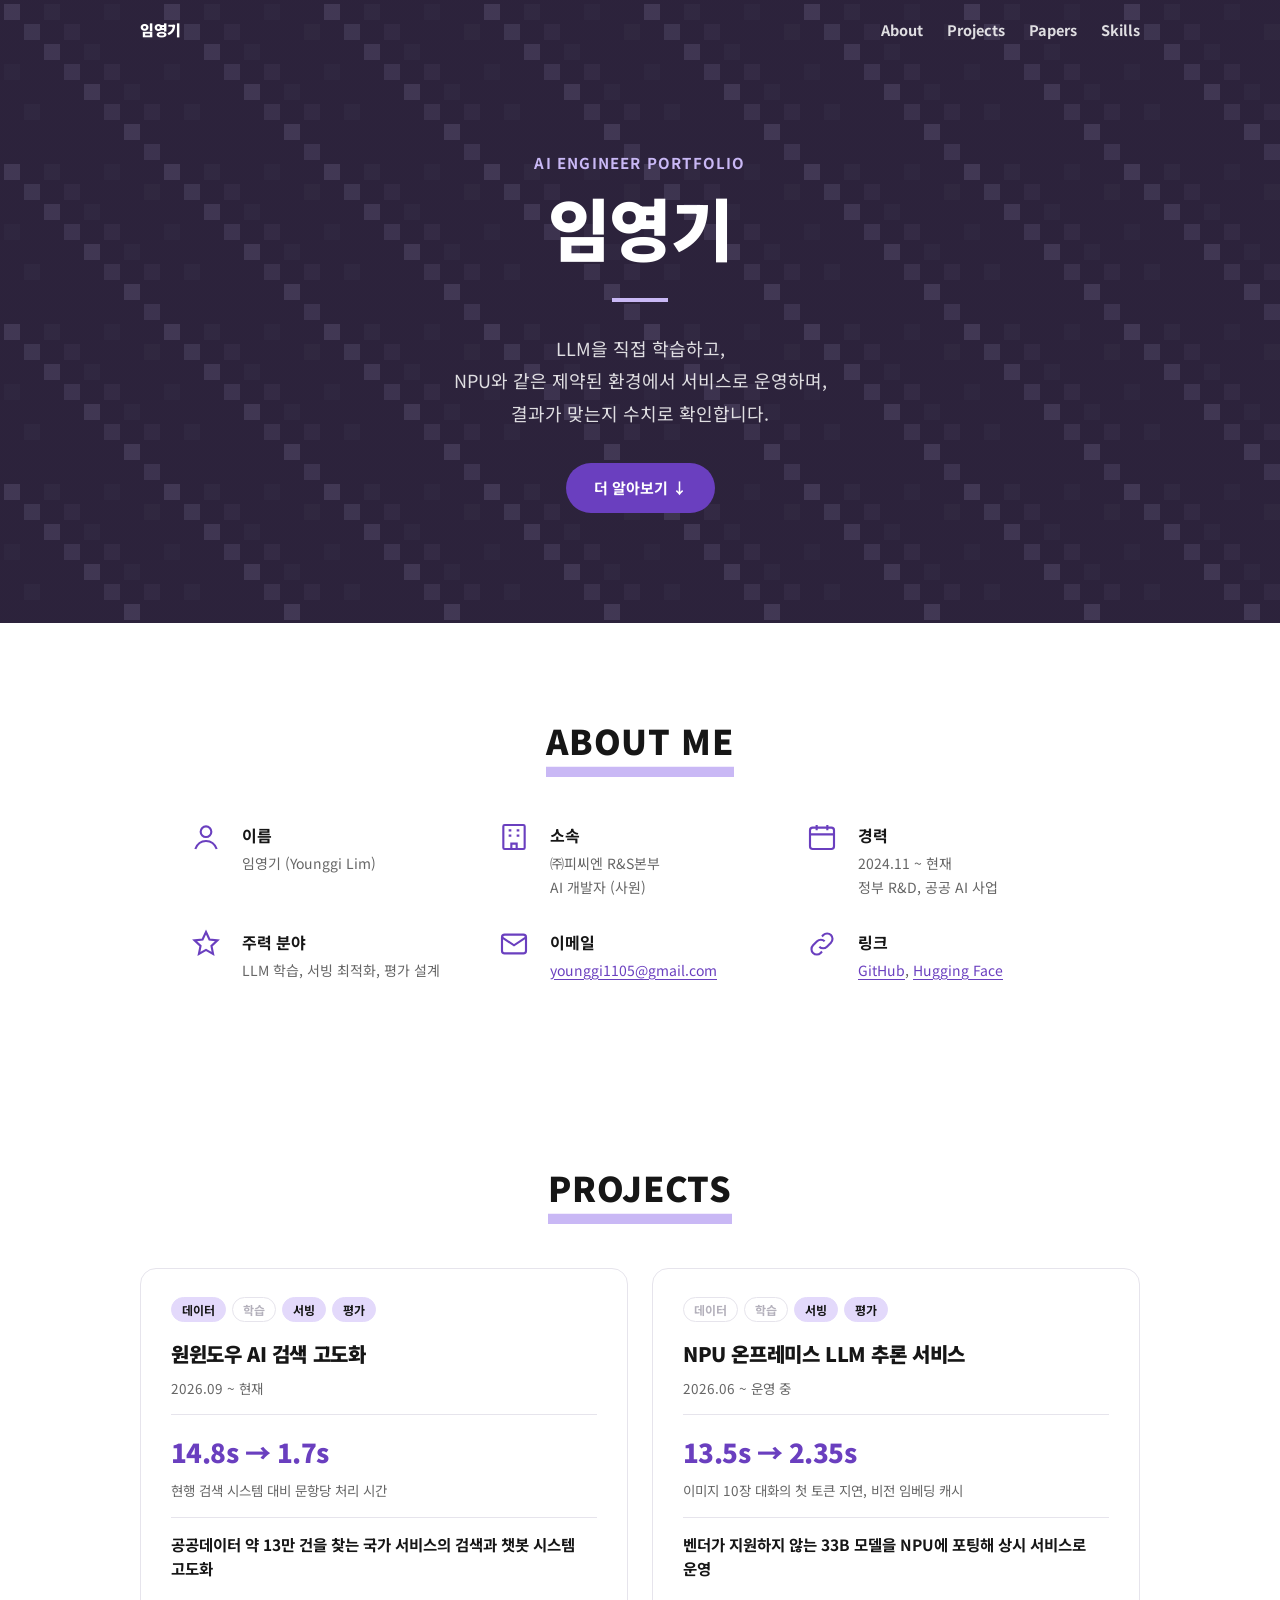
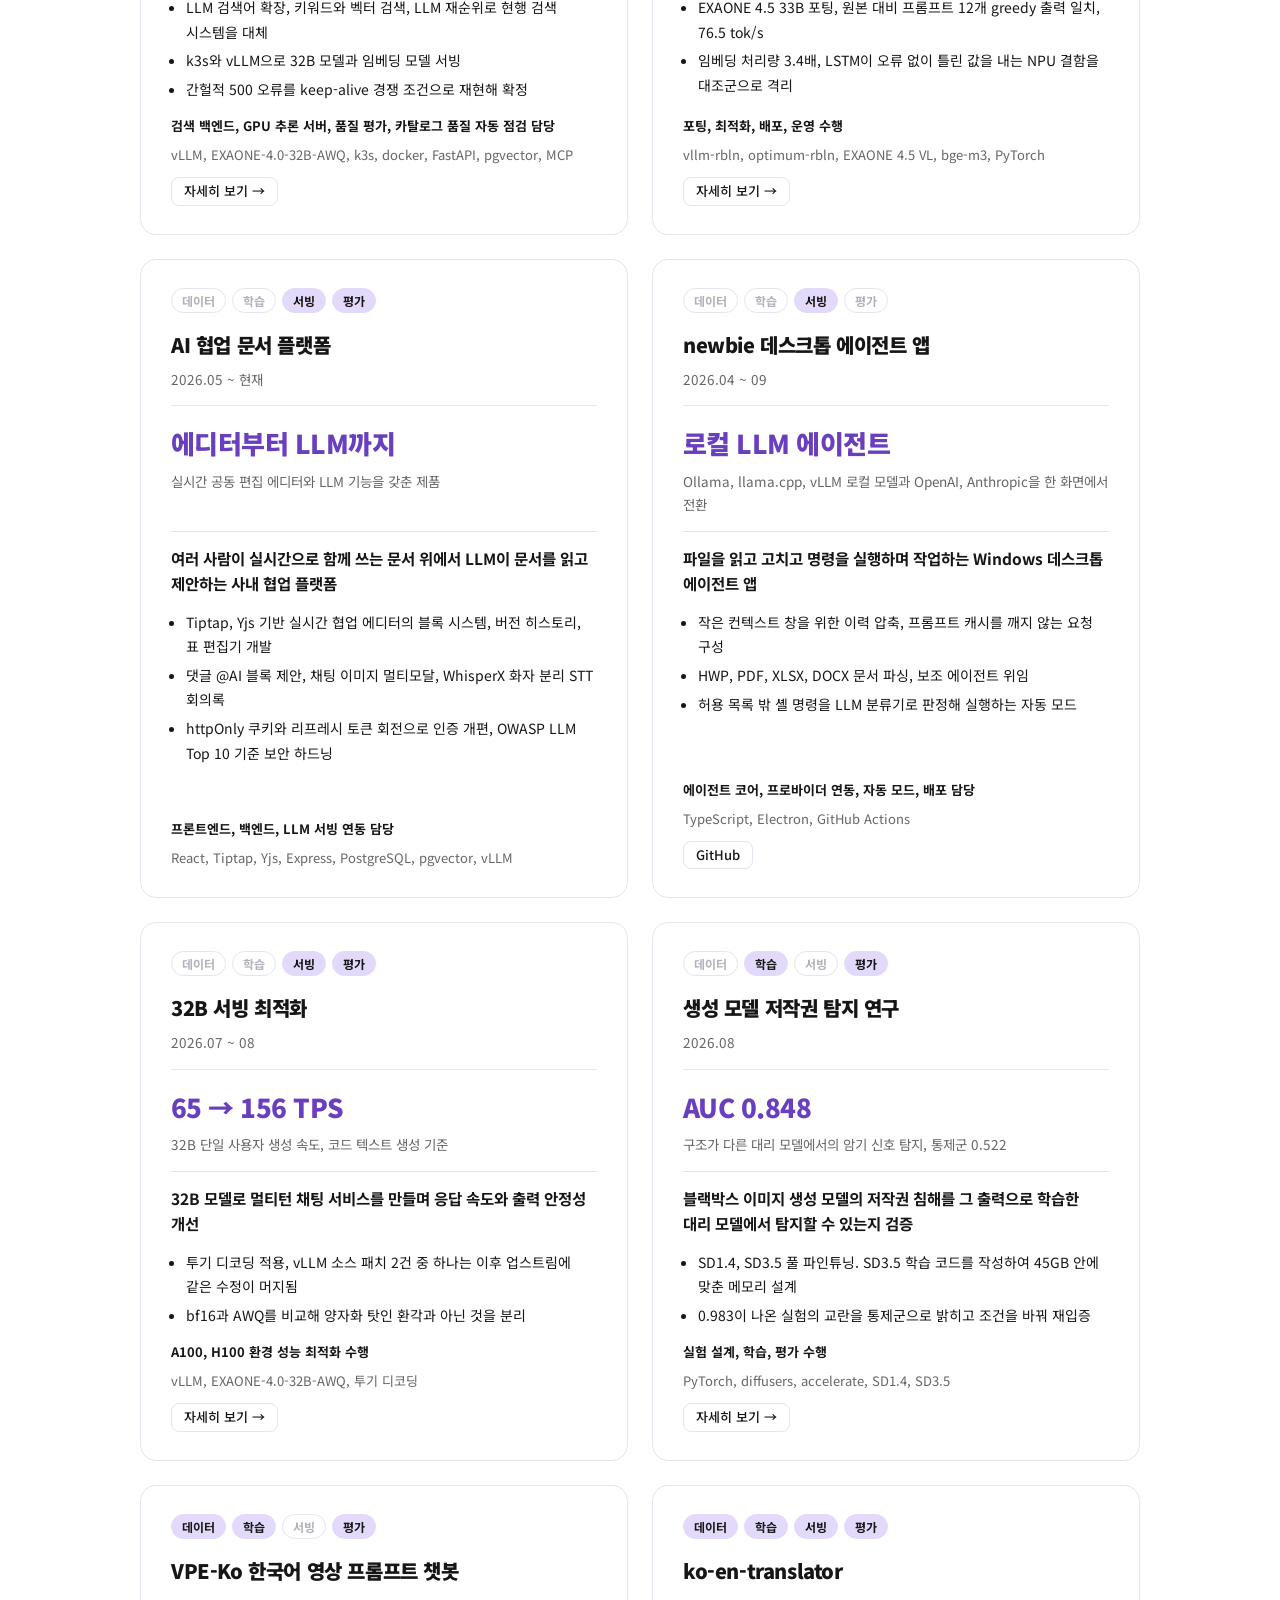
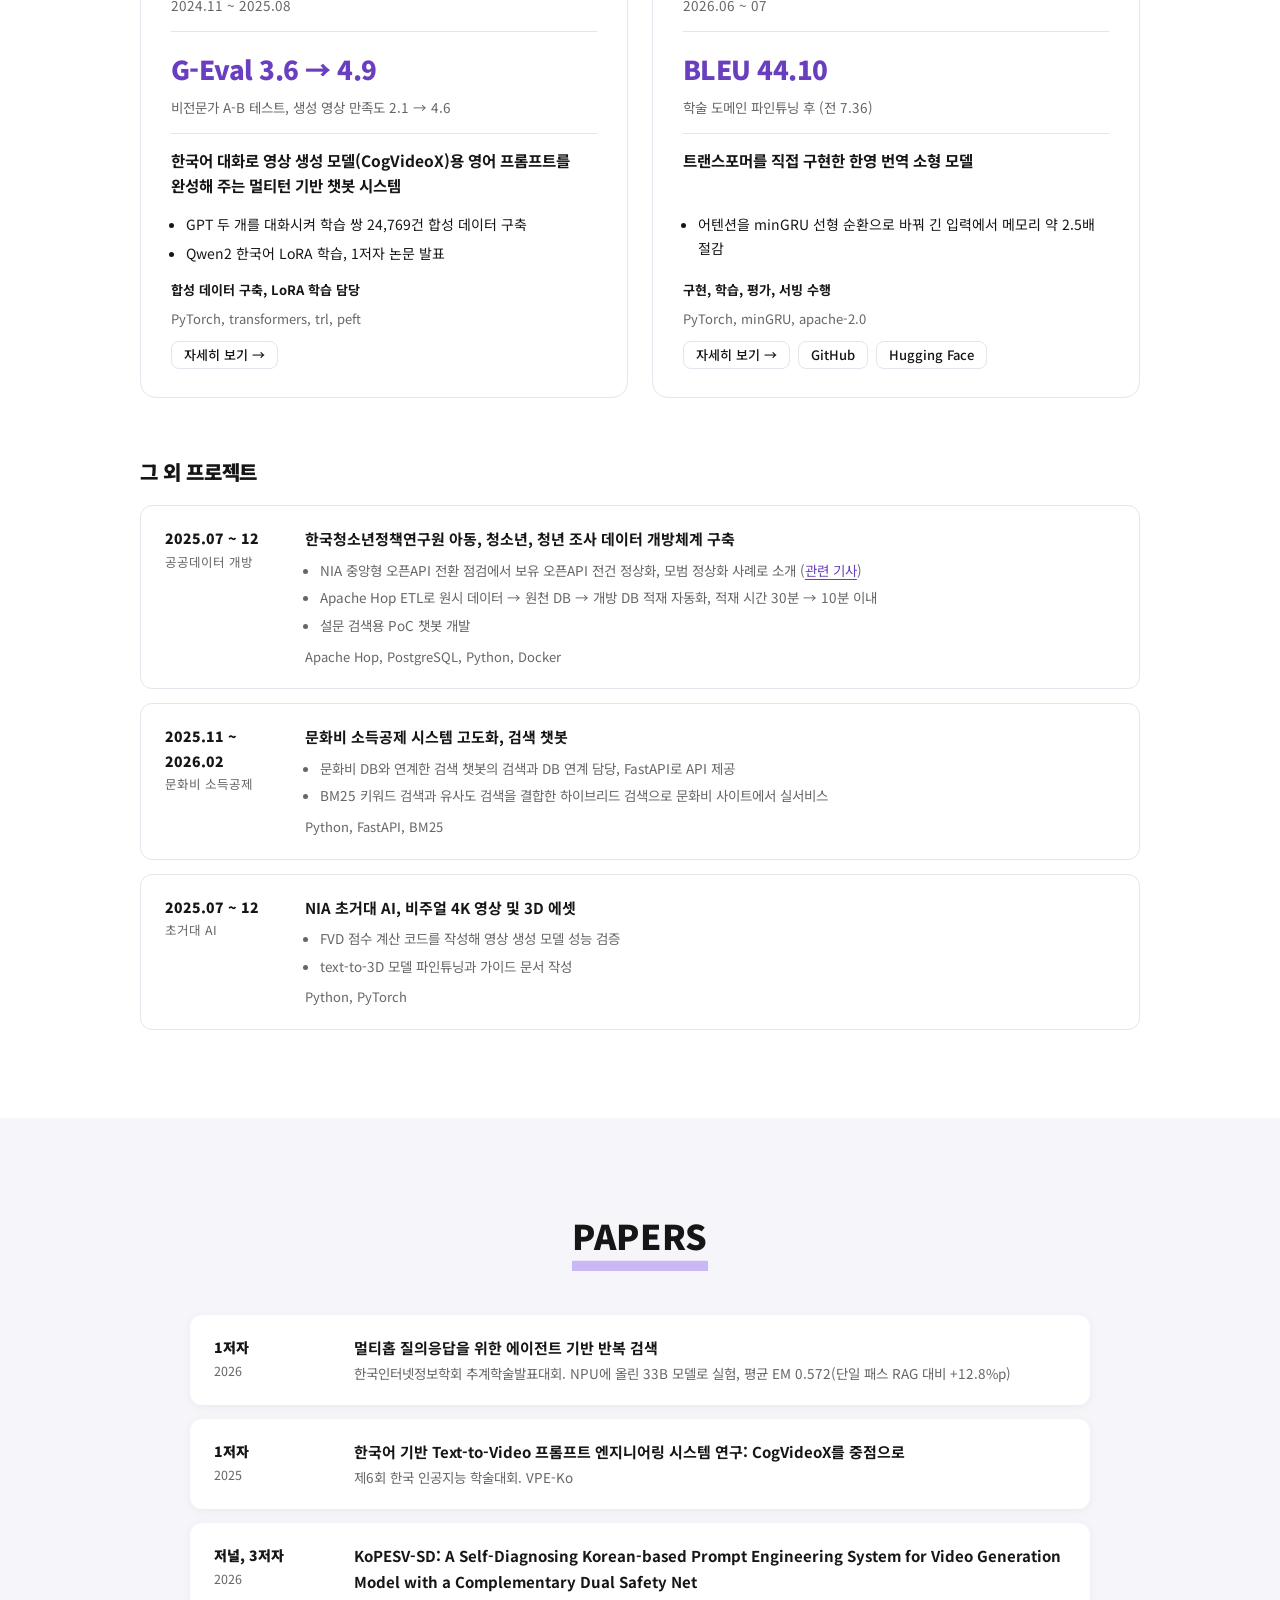
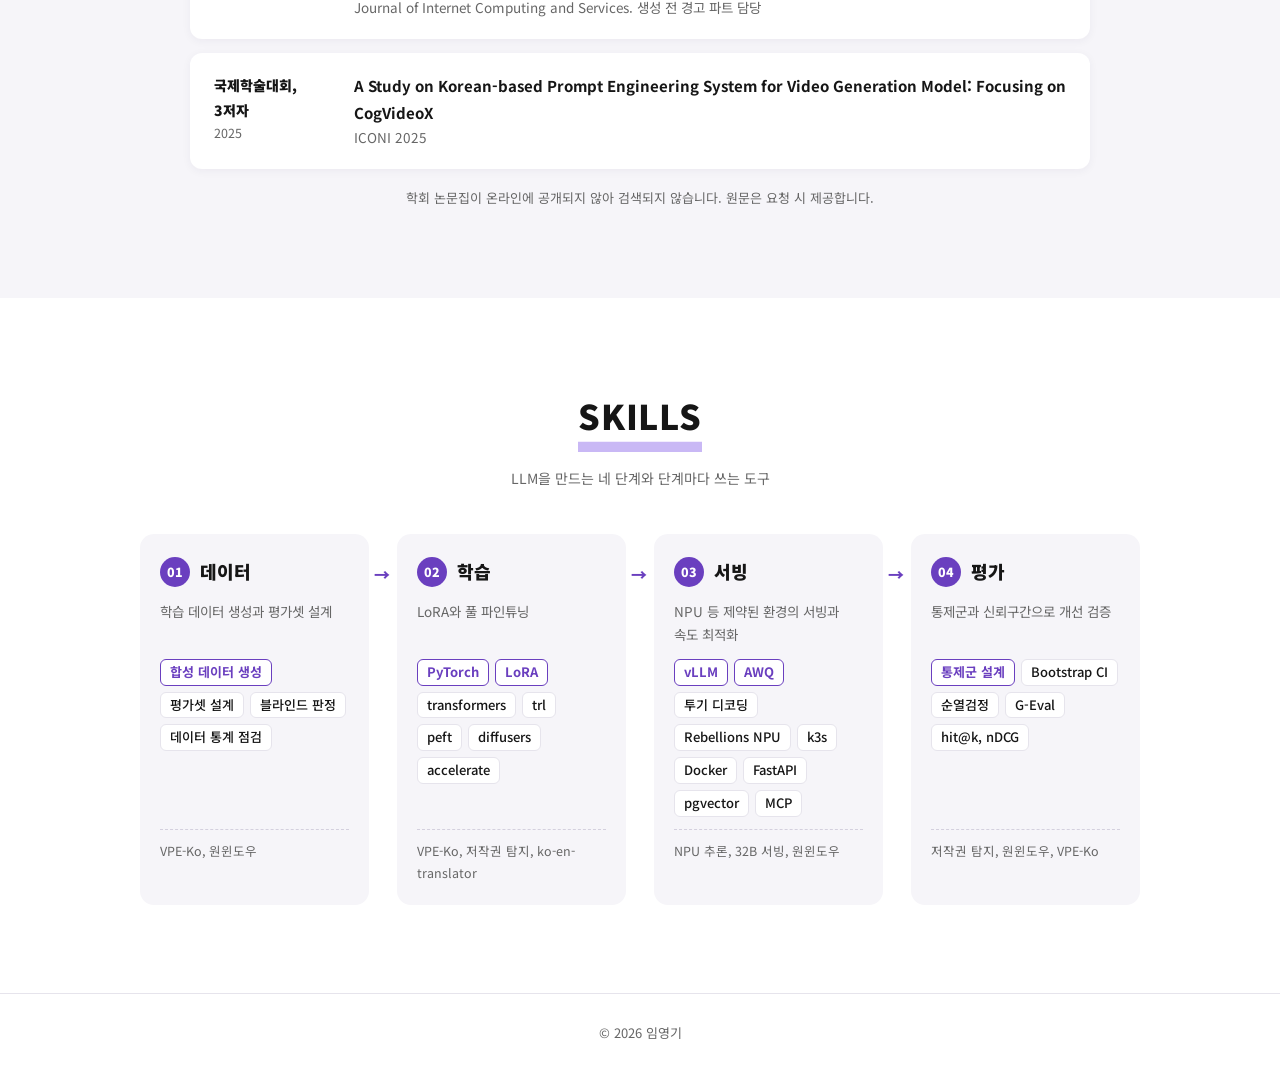
==== commit c77e034e: "Order project cards by importance and fix awkward sentences" ====
--- a/index.html
+++ b/index.html
@@ -66,6 +66,50 @@
       </article>
 
       <article class="card">
+        <div class="stages"><span>데이터</span><span>학습</span><span class="on">서빙</span><span class="on">평가</span></div>
+        <h3>NPU 온프레미스 LLM 추론 서비스</h3>
+        <p class="meta">2026.06 ~ 운영 중</p>
+        <div class="metric"><b>13.5s → 2.35s</b><span>이미지 10장 대화의 첫 토큰 지연, 비전 임베딩 캐시</span></div>
+        <p class="summary">벤더가 지원하지 않는 33B 모델을 NPU에 포팅해 상시 서비스로 운영</p>
+        <ul><li>EXAONE 4.5 33B 포팅, 원본 대비 프롬프트 12개 greedy 출력 일치, 76.5 tok/s</li><li>임베딩 처리량 3.4배, LSTM이 오류 없이 틀린 값을 내는 NPU 결함을 대조군으로 격리</li></ul>
+        <span class="fill"></span>
+        <div class="foot"><p class="role">포팅, 최적화, 배포, 운영 수행</p><p class="stack">vllm-rbln, optimum-rbln, EXAONE 4.5 VL, bge-m3, PyTorch</p><div class="links"><a href="projects/npu.html">자세히 보기 →</a></div></div>
+      </article>
+
+      <article class="card">
+        <div class="stages"><span>데이터</span><span>학습</span><span class="on">서빙</span><span class="on">평가</span></div>
+        <h3>AI 협업 문서 플랫폼</h3>
+        <p class="meta">2026.05 ~ 현재</p>
+        <div class="metric"><b>에디터부터 LLM까지</b><span>실시간 공동 편집 에디터와 LLM 기능을 갖춘 제품</span></div>
+        <p class="summary">여러 사람이 실시간으로 함께 쓰는 문서 위에서 LLM이 문서를 읽고 제안하는 사내 협업 플랫폼</p>
+        <ul><li>Tiptap, Yjs 기반 실시간 협업 에디터의 블록 시스템, 버전 히스토리, 표 편집기 개발</li><li>댓글 @AI 블록 제안, 채팅 이미지 멀티모달, WhisperX 화자 분리 STT 회의록</li><li>httpOnly 쿠키와 리프레시 토큰 회전으로 인증 개편, OWASP LLM Top 10 기준 보안 하드닝</li></ul>
+        <span class="fill"></span>
+        <div class="foot"><p class="role">프론트엔드, 백엔드, LLM 서빙 연동 담당</p><p class="stack">React, Tiptap, Yjs, Express, PostgreSQL, pgvector, vLLM</p></div>
+      </article>
+
+      <article class="card">
+        <div class="stages"><span>데이터</span><span>학습</span><span class="on">서빙</span><span>평가</span></div>
+        <h3>newbie 데스크톱 에이전트 앱</h3>
+        <p class="meta">2026.04 ~ 09</p>
+        <div class="metric"><b>로컬 LLM 에이전트</b><span>Ollama, llama.cpp, vLLM 로컬 모델과 OpenAI, Anthropic을 한 화면에서 전환</span></div>
+        <p class="summary">파일을 읽고 고치고 명령을 실행하며 작업하는 Windows 데스크톱 에이전트 앱</p>
+        <ul><li>작은 컨텍스트 창을 위한 이력 압축, 프롬프트 캐시를 깨지 않는 요청 구성</li><li>HWP, PDF, XLSX, DOCX 문서 파싱, 보조 에이전트 위임</li><li>허용 목록 밖 셸 명령을 LLM 분류기로 판정해 실행하는 자동 모드</li></ul>
+        <span class="fill"></span>
+        <div class="foot"><p class="role">에이전트 코어, 프로바이더 연동, 자동 모드, 배포 담당</p><p class="stack">TypeScript, Electron, GitHub Actions</p><div class="links"><a href="https://github.com/wndaasa/newbie-harness" target="_blank" rel="noopener">GitHub</a></div></div>
+      </article>
+
+      <article class="card">
+        <div class="stages"><span>데이터</span><span>학습</span><span class="on">서빙</span><span class="on">평가</span></div>
+        <h3>32B 서빙 최적화</h3>
+        <p class="meta">2026.07 ~ 08</p>
+        <div class="metric"><b>65 → 156 TPS</b><span>32B 단일 사용자 생성 속도, 코드 텍스트 생성 기준</span></div>
+        <p class="summary">32B 모델로 멀티턴 채팅 서비스를 만들며 응답 속도와 출력 안정성 개선</p>
+        <ul><li>투기 디코딩 적용, vLLM 소스 패치 2건 중 하나는 이후 업스트림에 같은 수정이 머지됨</li><li>bf16과 AWQ를 비교해 양자화 탓인 환각과 아닌 것을 분리</li></ul>
+        <span class="fill"></span>
+        <div class="foot"><p class="role">A100, H100 환경 성능 최적화 수행</p><p class="stack">vLLM, EXAONE-4.0-32B-AWQ, 투기 디코딩</p><div class="links"><a href="projects/serving32b.html">자세히 보기 →</a></div></div>
+      </article>
+
+      <article class="card">
         <div class="stages"><span>데이터</span><span class="on">학습</span><span>서빙</span><span class="on">평가</span></div>
         <h3>생성 모델 저작권 탐지 연구</h3>
         <p class="meta">2026.08</p>
@@ -77,50 +121,6 @@
       </article>
 
       <article class="card">
-        <div class="stages"><span>데이터</span><span>학습</span><span class="on">서빙</span><span class="on">평가</span></div>
-        <h3>32B 서빙 최적화</h3>
-        <p class="meta">2026.07 ~ 08</p>
-        <div class="metric"><b>65 → 156 TPS</b><span>32B 단일 사용자 생성 속도, 코드 텍스트 생성 기준</span></div>
-        <p class="summary">32B 모델로 멀티턴 채팅 서비스를 만들며 응답 속도와 출력 안정성 개선</p>
-        <ul><li>투기 디코딩 적용, vLLM 소스 패치 2건 중 하나는 이후 업스트림에 같은 수정이 머지됨</li><li>bf16과 AWQ를 비교해 양자화 탓인 환각과 아닌 것을 분리</li></ul>
-        <span class="fill"></span>
-        <div class="foot"><p class="role">A100, H100 환경 성능 최적화 수행</p><p class="stack">vLLM, EXAONE-4.0-32B-AWQ, 투기 디코딩</p><div class="links"><a href="projects/serving32b.html">자세히 보기 →</a></div></div>
-      </article>
-
-      <article class="card">
-        <div class="stages"><span>데이터</span><span>학습</span><span class="on">서빙</span><span class="on">평가</span></div>
-        <h3>NPU 온프레미스 LLM 추론 서비스</h3>
-        <p class="meta">2026.06 ~ 운영 중</p>
-        <div class="metric"><b>13.5s → 2.35s</b><span>이미지 10장 대화의 첫 토큰 지연, 비전 임베딩 캐시</span></div>
-        <p class="summary">벤더가 지원하지 않는 33B 모델을 NPU에 포팅해 상시 서비스로 운영</p>
-        <ul><li>EXAONE 4.5 33B 포팅, 원본 대비 프롬프트 12개 greedy 출력 일치, 76.5 tok/s</li><li>임베딩 처리량 3.4배, LSTM이 오류 없이 틀린 값을 내는 NPU 결함을 대조군으로 격리</li></ul>
-        <span class="fill"></span>
-        <div class="foot"><p class="role">포팅, 최적화, 배포, 운영 수행</p><p class="stack">vllm-rbln, optimum-rbln, EXAONE 4.5 VL, bge-m3, PyTorch</p><div class="links"><a href="projects/npu.html">자세히 보기 →</a></div></div>
-      </article>
-
-      <article class="card">
-        <div class="stages"><span>데이터</span><span>학습</span><span class="on">서빙</span><span class="on">평가</span></div>
-        <h3>AI 협업 문서 플랫폼</h3>
-        <p class="meta">2026.05 ~ 현재</p>
-        <div class="metric"><b>에디터부터 LLM까지</b><span>실시간 공동 편집 에디터와 LLM 기능을 갖춘 제품</span></div>
-        <p class="summary">여러 사람이 실시간으로 함께 쓰는 문서 위에서 LLM이 문서를 읽고 제안하는 사내 협업 플랫폼</p>
-        <ul><li>Tiptap, Yjs 기반 실시간 협업 에디터의 블록 시스템, 버전 히스토리, 표 편집기 개발</li><li>댓글 @AI 블록 제안, 채팅 이미지 멀티모달, WhisperX 화자 분리 STT 회의록</li><li>httpOnly 쿠키와 리프레시 토큰 회전으로 인증 개편, OWASP LLM Top 10 기준 보안 하드닝</li></ul>
-        <span class="fill"></span>
-        <div class="foot"><p class="role">프론트엔드, 백엔드, LLM 서빙 연동 담당</p><p class="stack">React, Tiptap, Yjs, Express, PostgreSQL, pgvector, vLLM</p></div>
-      </article>
-
-      <article class="card">
-        <div class="stages"><span>데이터</span><span>학습</span><span class="on">서빙</span><span>평가</span></div>
-        <h3>newbie 데스크톱 에이전트 앱</h3>
-        <p class="meta">2026.04 ~ 09</p>
-        <div class="metric"><b>로컬 LLM 에이전트</b><span>Ollama, llama.cpp, vLLM 로컬 모델과 OpenAI, Anthropic을 한 화면에서 전환</span></div>
-        <p class="summary">파일을 읽고 고치고 명령을 실행하며 작업하는 Windows 데스크톱 에이전트 앱</p>
-        <ul><li>작은 컨텍스트 창을 위한 이력 압축, 프롬프트 캐시를 깨지 않는 요청 구성</li><li>HWP, PDF, XLSX, DOCX 문서 파싱, 보조 에이전트 위임</li><li>허용 목록 밖 셸 명령을 LLM 분류기로 판정해 실행하는 자동 모드</li></ul>
-        <span class="fill"></span>
-        <div class="foot"><p class="role">에이전트 코어, 프로바이더 연동, 자동 모드, 배포 담당</p><p class="stack">TypeScript, Electron, GitHub Actions</p><div class="links"><a href="https://github.com/wndaasa/newbie-harness" target="_blank" rel="noopener">GitHub</a></div></div>
-      </article>
-
-      <article class="card">
         <div class="stages"><span class="on">데이터</span><span class="on">학습</span><span>서빙</span><span class="on">평가</span></div>
         <h3>VPE-Ko 한국어 영상 프롬프트 챗봇</h3>
         <p class="meta">2024.11 ~ 2025.08</p>
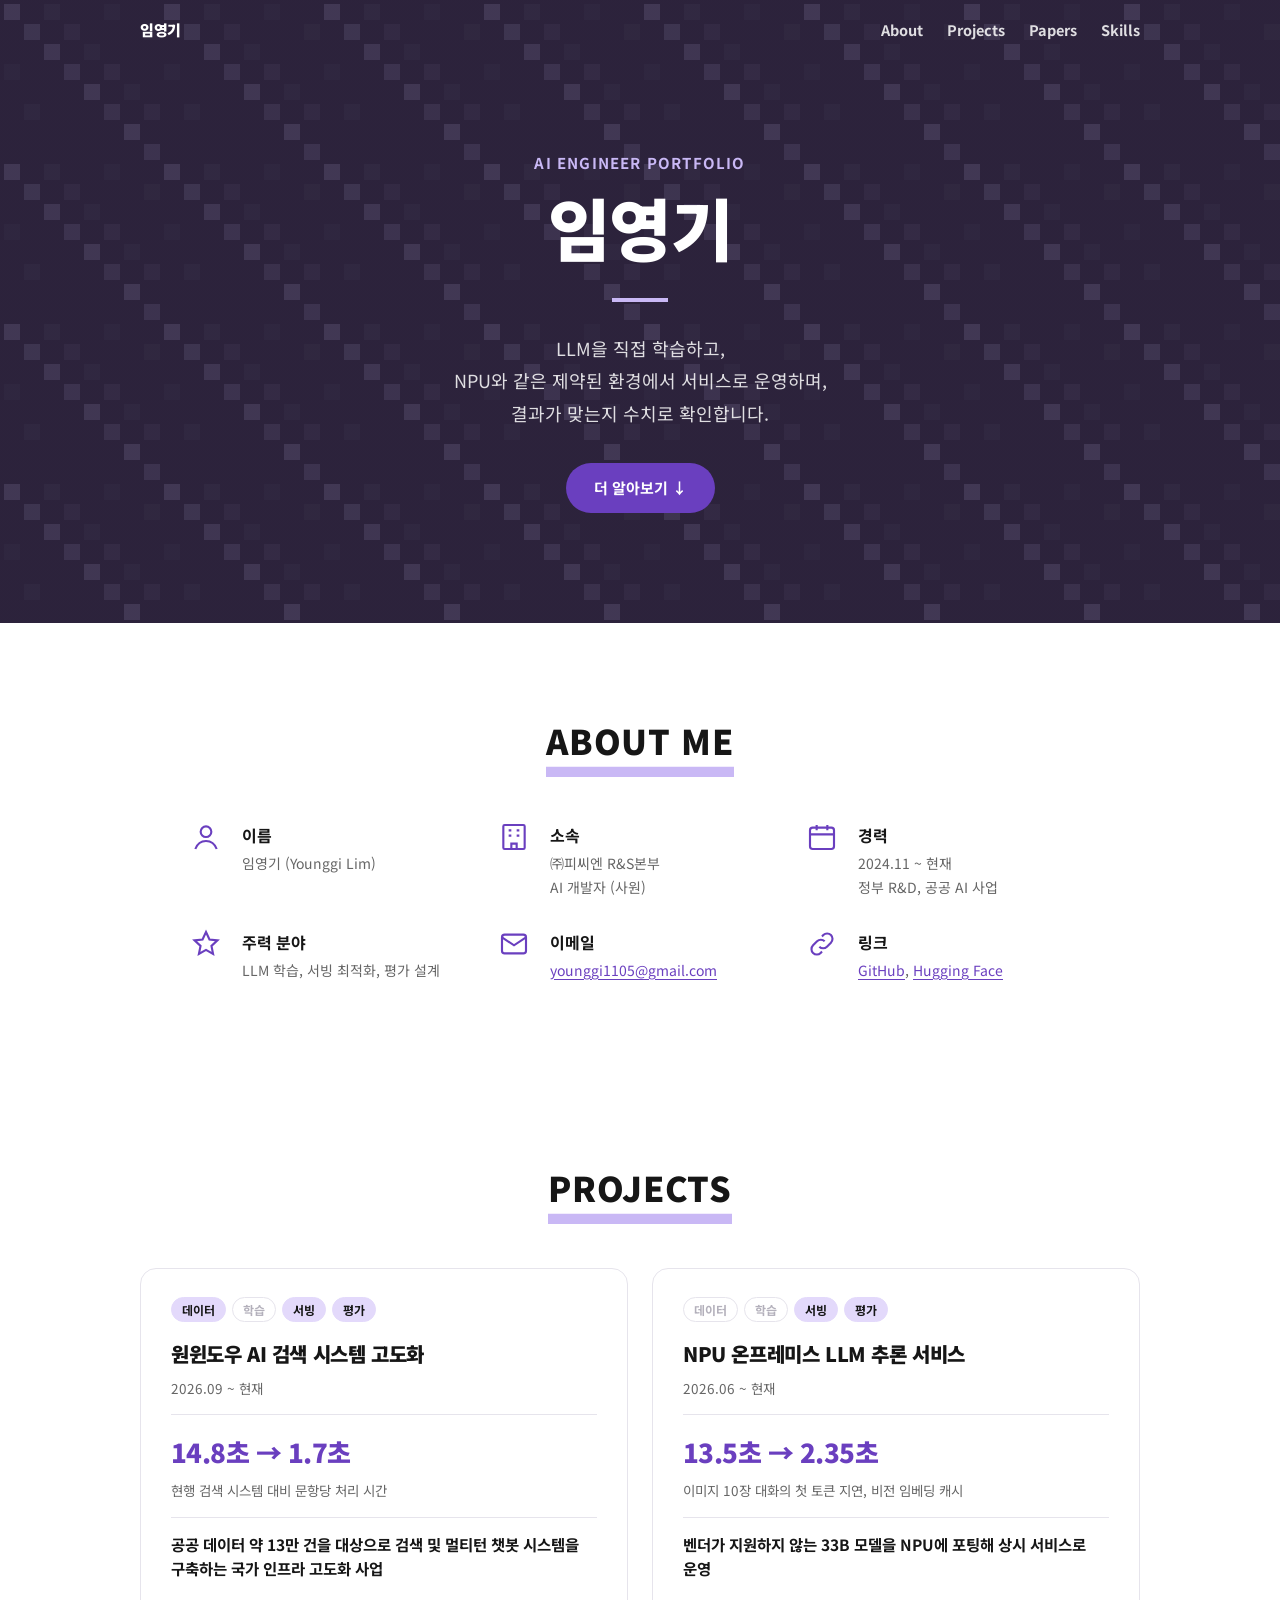
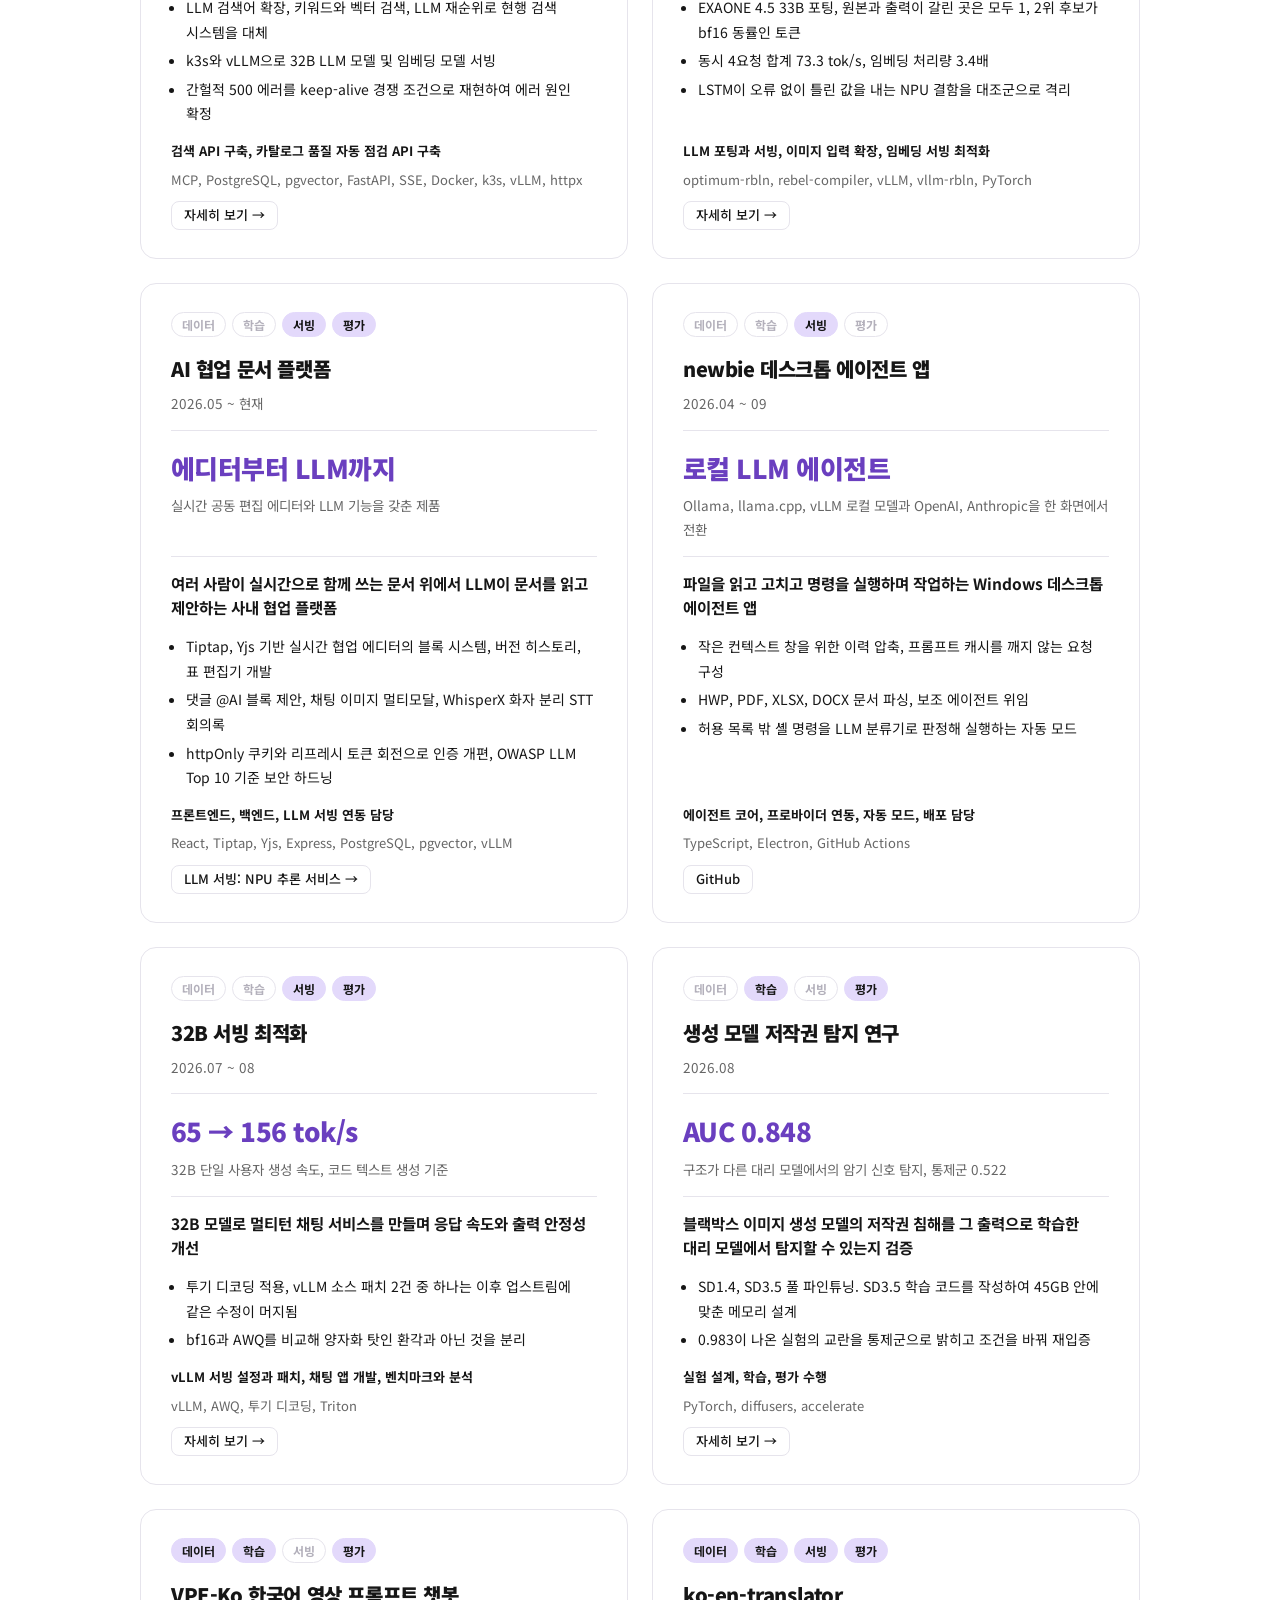
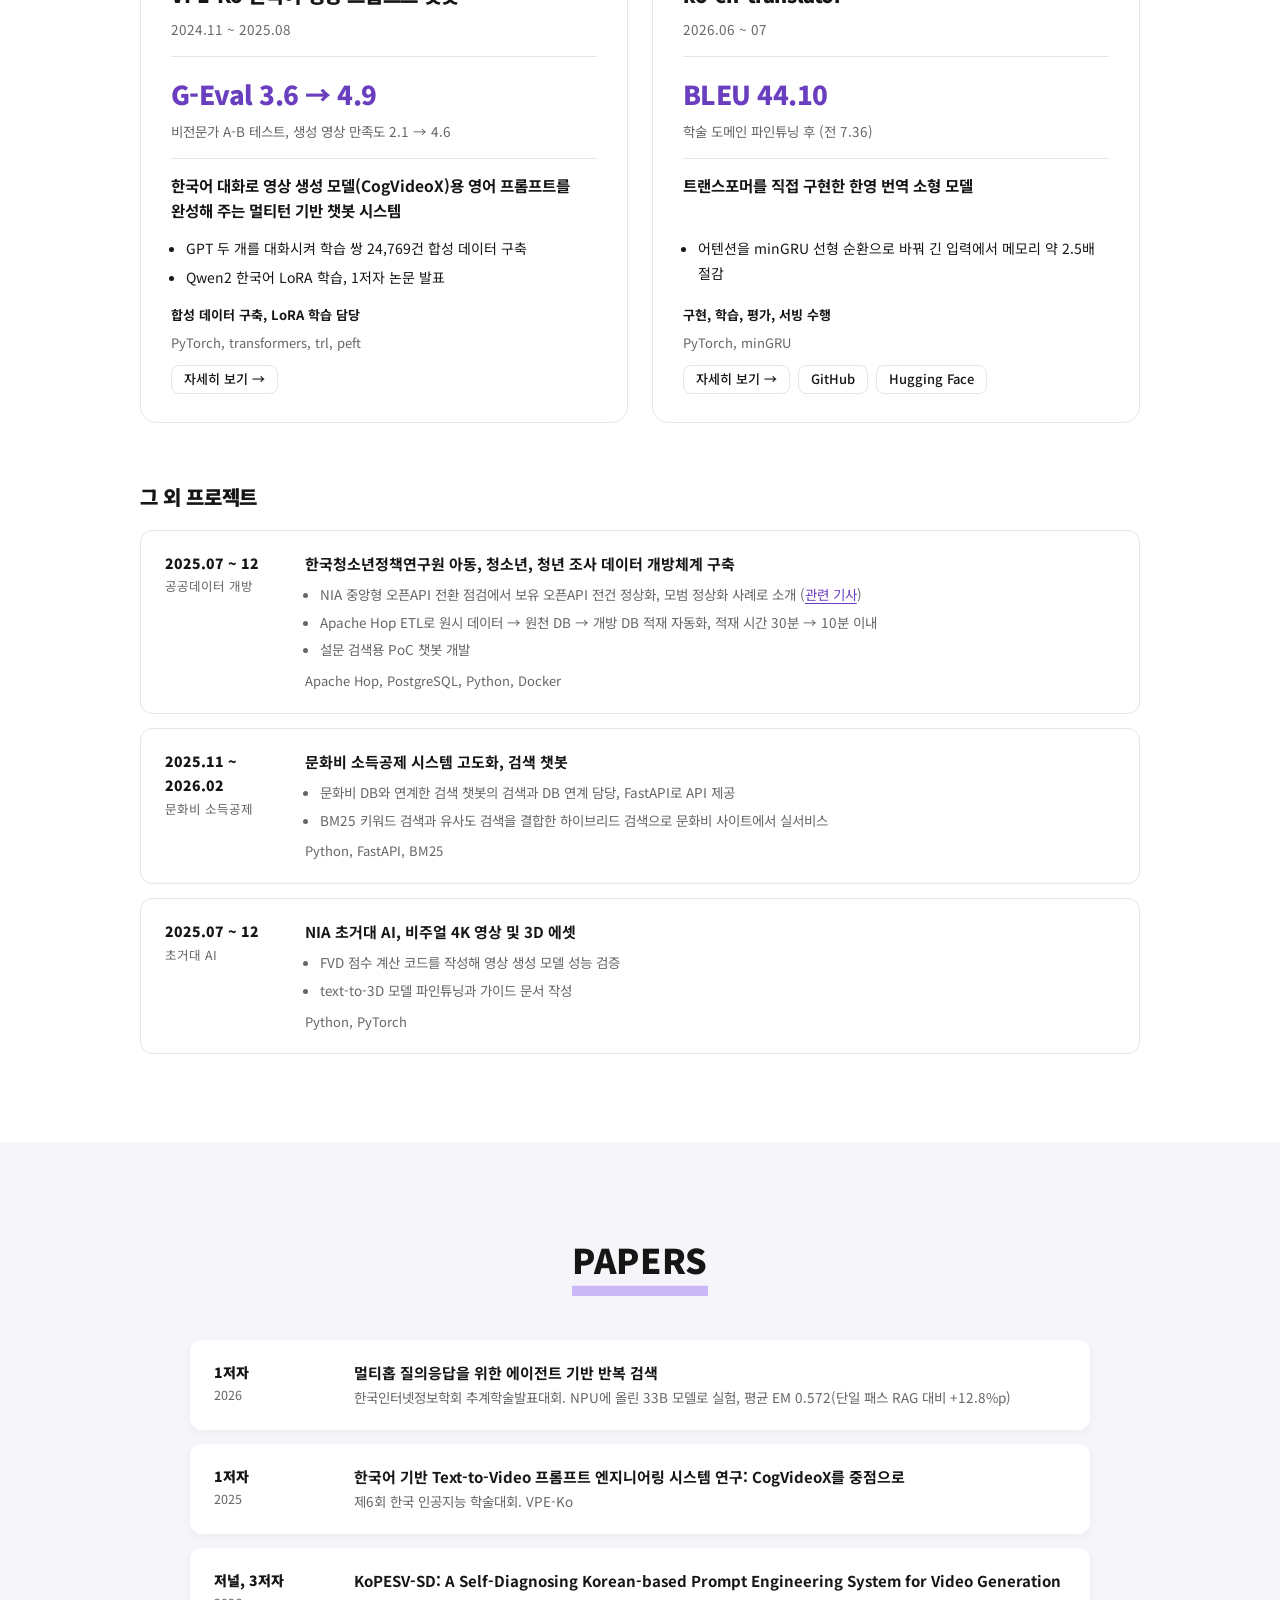
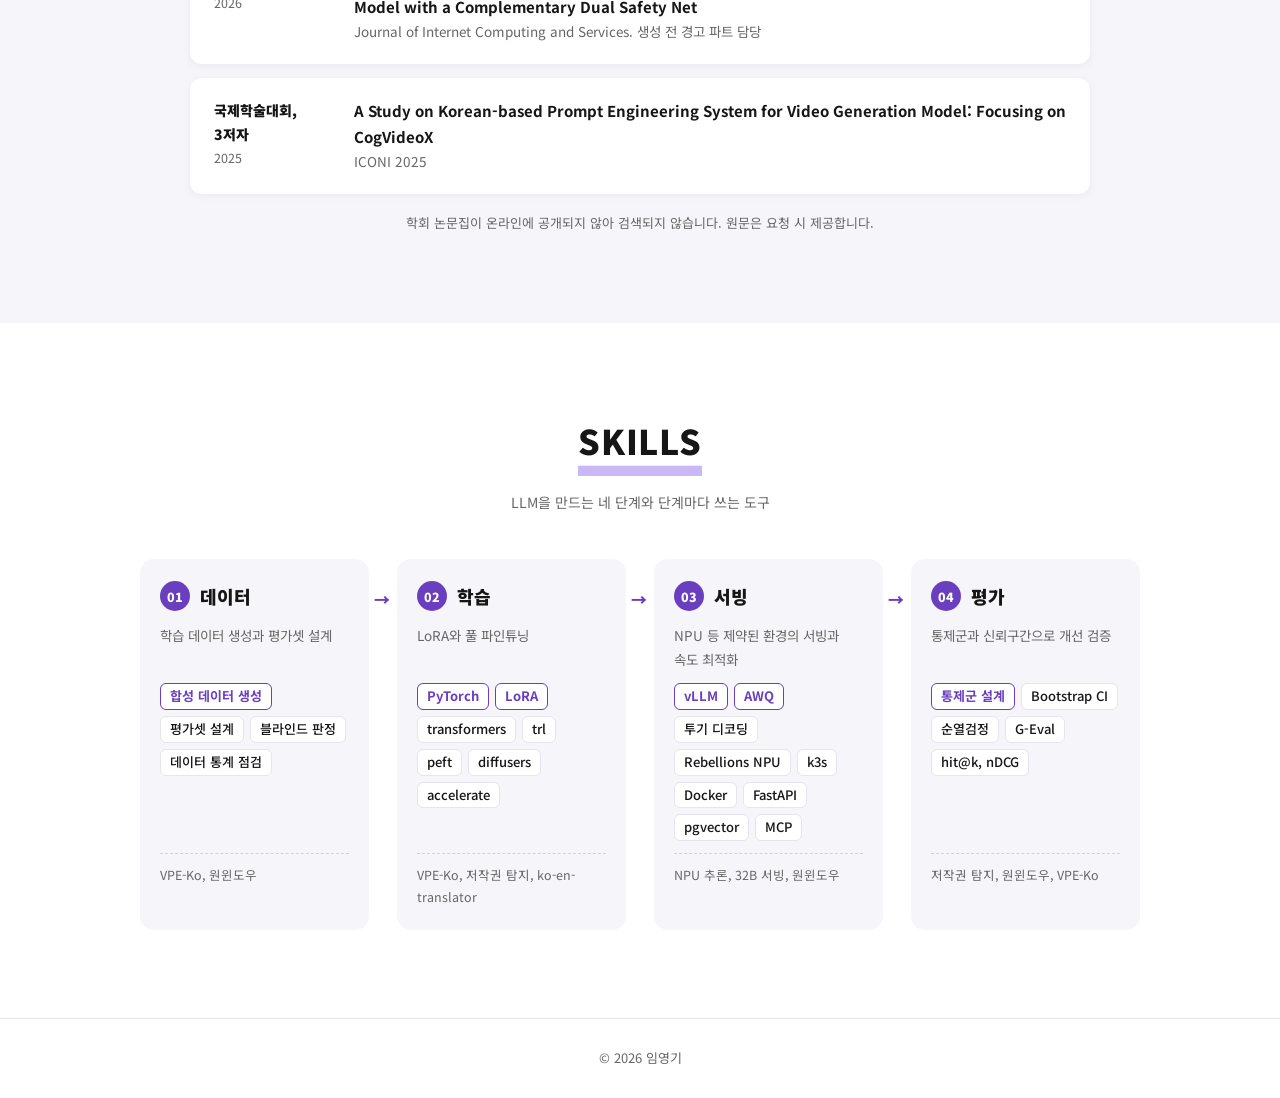
==== commit 227dd957: "Restructure project detail pages with TOC, minimap and troubleshooting chapters Rewrite all six deta" ====
--- a/index.html
+++ b/index.html
@@ -56,24 +56,24 @@
 
       <article class="card">
         <div class="stages"><span class="on">데이터</span><span>학습</span><span class="on">서빙</span><span class="on">평가</span></div>
-        <h3>원윈도우 AI 검색 고도화</h3>
+        <h3>원윈도우 AI 검색 시스템 고도화</h3>
         <p class="meta">2026.09 ~ 현재</p>
-        <div class="metric"><b>14.8s → 1.7s</b><span>현행 검색 시스템 대비 문항당 처리 시간</span></div>
-        <p class="summary">공공데이터 약 13만 건을 찾는 국가 서비스의 검색과 챗봇 시스템 고도화</p>
-        <ul><li>LLM 검색어 확장, 키워드와 벡터 검색, LLM 재순위로 현행 검색 시스템을 대체</li><li>k3s와 vLLM으로 32B 모델과 임베딩 모델 서빙</li><li>간헐적 500 오류를 keep-alive 경쟁 조건으로 재현해 확정</li></ul>
-        <span class="fill"></span>
-        <div class="foot"><p class="role">검색 백엔드, GPU 추론 서버, 품질 평가, 카탈로그 품질 자동 점검 담당</p><p class="stack">vLLM, EXAONE-4.0-32B-AWQ, k3s, docker, FastAPI, pgvector, MCP</p><div class="links"><a href="projects/onewindow.html">자세히 보기 →</a></div></div>
+        <div class="metric"><b>14.8초 → 1.7초</b><span>현행 검색 시스템 대비 문항당 처리 시간</span></div>
+        <p class="summary">공공 데이터 약 13만 건을 대상으로 검색 및 멀티턴 챗봇 시스템을 구축하는 국가 인프라 고도화 사업</p>
+        <ul><li>LLM 검색어 확장, 키워드와 벡터 검색, LLM 재순위로 현행 검색 시스템을 대체</li><li>k3s와 vLLM으로 32B LLM 모델 및 임베딩 모델 서빙</li><li>간헐적 500 에러를 keep-alive 경쟁 조건으로 재현하여 에러 원인 확정</li></ul>
+        <span class="fill"></span>
+        <div class="foot"><p class="role">검색 API 구축, 카탈로그 품질 자동 점검 API 구축</p><p class="stack">MCP, PostgreSQL, pgvector, FastAPI, SSE, Docker, k3s, vLLM, httpx</p><div class="links"><a href="projects/onewindow.html">자세히 보기 →</a></div></div>
       </article>
 
       <article class="card">
         <div class="stages"><span>데이터</span><span>학습</span><span class="on">서빙</span><span class="on">평가</span></div>
         <h3>NPU 온프레미스 LLM 추론 서비스</h3>
-        <p class="meta">2026.06 ~ 운영 중</p>
-        <div class="metric"><b>13.5s → 2.35s</b><span>이미지 10장 대화의 첫 토큰 지연, 비전 임베딩 캐시</span></div>
+        <p class="meta">2026.06 ~ 현재</p>
+        <div class="metric"><b>13.5초 → 2.35초</b><span>이미지 10장 대화의 첫 토큰 지연, 비전 임베딩 캐시</span></div>
         <p class="summary">벤더가 지원하지 않는 33B 모델을 NPU에 포팅해 상시 서비스로 운영</p>
-        <ul><li>EXAONE 4.5 33B 포팅, 원본 대비 프롬프트 12개 greedy 출력 일치, 76.5 tok/s</li><li>임베딩 처리량 3.4배, LSTM이 오류 없이 틀린 값을 내는 NPU 결함을 대조군으로 격리</li></ul>
-        <span class="fill"></span>
-        <div class="foot"><p class="role">포팅, 최적화, 배포, 운영 수행</p><p class="stack">vllm-rbln, optimum-rbln, EXAONE 4.5 VL, bge-m3, PyTorch</p><div class="links"><a href="projects/npu.html">자세히 보기 →</a></div></div>
+        <ul><li>EXAONE 4.5 33B 포팅, 원본과 출력이 갈린 곳은 모두 1, 2위 후보가 bf16 동률인 토큰</li><li>동시 4요청 합계 73.3 tok/s, 임베딩 처리량 3.4배</li><li>LSTM이 오류 없이 틀린 값을 내는 NPU 결함을 대조군으로 격리</li></ul>
+        <span class="fill"></span>
+        <div class="foot"><p class="role">LLM 포팅과 서빙, 이미지 입력 확장, 임베딩 서빙 최적화</p><p class="stack">optimum-rbln, rebel-compiler, vLLM, vllm-rbln, PyTorch</p><div class="links"><a href="projects/npu.html">자세히 보기 →</a></div></div>
       </article>
 
       <article class="card">
@@ -84,7 +84,7 @@
         <p class="summary">여러 사람이 실시간으로 함께 쓰는 문서 위에서 LLM이 문서를 읽고 제안하는 사내 협업 플랫폼</p>
         <ul><li>Tiptap, Yjs 기반 실시간 협업 에디터의 블록 시스템, 버전 히스토리, 표 편집기 개발</li><li>댓글 @AI 블록 제안, 채팅 이미지 멀티모달, WhisperX 화자 분리 STT 회의록</li><li>httpOnly 쿠키와 리프레시 토큰 회전으로 인증 개편, OWASP LLM Top 10 기준 보안 하드닝</li></ul>
         <span class="fill"></span>
-        <div class="foot"><p class="role">프론트엔드, 백엔드, LLM 서빙 연동 담당</p><p class="stack">React, Tiptap, Yjs, Express, PostgreSQL, pgvector, vLLM</p></div>
+        <div class="foot"><p class="role">프론트엔드, 백엔드, LLM 서빙 연동 담당</p><p class="stack">React, Tiptap, Yjs, Express, PostgreSQL, pgvector, vLLM</p><div class="links"><a href="projects/npu.html">LLM 서빙: NPU 추론 서비스 →</a></div></div>
       </article>
 
       <article class="card">
@@ -102,11 +102,11 @@
         <div class="stages"><span>데이터</span><span>학습</span><span class="on">서빙</span><span class="on">평가</span></div>
         <h3>32B 서빙 최적화</h3>
         <p class="meta">2026.07 ~ 08</p>
-        <div class="metric"><b>65 → 156 TPS</b><span>32B 단일 사용자 생성 속도, 코드 텍스트 생성 기준</span></div>
+        <div class="metric"><b>65 → 156 tok/s</b><span>32B 단일 사용자 생성 속도, 코드 텍스트 생성 기준</span></div>
         <p class="summary">32B 모델로 멀티턴 채팅 서비스를 만들며 응답 속도와 출력 안정성 개선</p>
         <ul><li>투기 디코딩 적용, vLLM 소스 패치 2건 중 하나는 이후 업스트림에 같은 수정이 머지됨</li><li>bf16과 AWQ를 비교해 양자화 탓인 환각과 아닌 것을 분리</li></ul>
         <span class="fill"></span>
-        <div class="foot"><p class="role">A100, H100 환경 성능 최적화 수행</p><p class="stack">vLLM, EXAONE-4.0-32B-AWQ, 투기 디코딩</p><div class="links"><a href="projects/serving32b.html">자세히 보기 →</a></div></div>
+        <div class="foot"><p class="role">vLLM 서빙 설정과 패치, 채팅 앱 개발, 벤치마크와 분석</p><p class="stack">vLLM, AWQ, 투기 디코딩, Triton</p><div class="links"><a href="projects/serving32b.html">자세히 보기 →</a></div></div>
       </article>
 
       <article class="card">
@@ -117,7 +117,7 @@
         <p class="summary">블랙박스 이미지 생성 모델의 저작권 침해를 그 출력으로 학습한 대리 모델에서 탐지할 수 있는지 검증</p>
         <ul><li>SD1.4, SD3.5 풀 파인튜닝. SD3.5 학습 코드를 작성하여 45GB 안에 맞춘 메모리 설계</li><li>0.983이 나온 실험의 교란을 통제군으로 밝히고 조건을 바꿔 재입증</li></ul>
         <span class="fill"></span>
-        <div class="foot"><p class="role">실험 설계, 학습, 평가 수행</p><p class="stack">PyTorch, diffusers, accelerate, SD1.4, SD3.5</p><div class="links"><a href="projects/copyright.html">자세히 보기 →</a></div></div>
+        <div class="foot"><p class="role">실험 설계, 학습, 평가 수행</p><p class="stack">PyTorch, diffusers, accelerate</p><div class="links"><a href="projects/copyright.html">자세히 보기 →</a></div></div>
       </article>
 
       <article class="card">
@@ -139,7 +139,7 @@
         <p class="summary">트랜스포머를 직접 구현한 한영 번역 소형 모델</p>
         <ul><li>어텐션을 minGRU 선형 순환으로 바꿔 긴 입력에서 메모리 약 2.5배 절감</li></ul>
         <span class="fill"></span>
-        <div class="foot"><p class="role">구현, 학습, 평가, 서빙 수행</p><p class="stack">PyTorch, minGRU, apache-2.0</p><div class="links"><a href="projects/translator.html">자세히 보기 →</a><a href="https://github.com/wndaasa/ko-en-translator" target="_blank" rel="noopener">GitHub</a><a href="https://huggingface.co/Imsbee/ko-en-translator" target="_blank" rel="noopener">Hugging Face</a></div></div>
+        <div class="foot"><p class="role">구현, 학습, 평가, 서빙 수행</p><p class="stack">PyTorch, minGRU</p><div class="links"><a href="projects/translator.html">자세히 보기 →</a><a href="https://github.com/wndaasa/ko-en-translator" target="_blank" rel="noopener">GitHub</a><a href="https://huggingface.co/Imsbee/ko-en-translator" target="_blank" rel="noopener">Hugging Face</a></div></div>
       </article>
 
     </div>
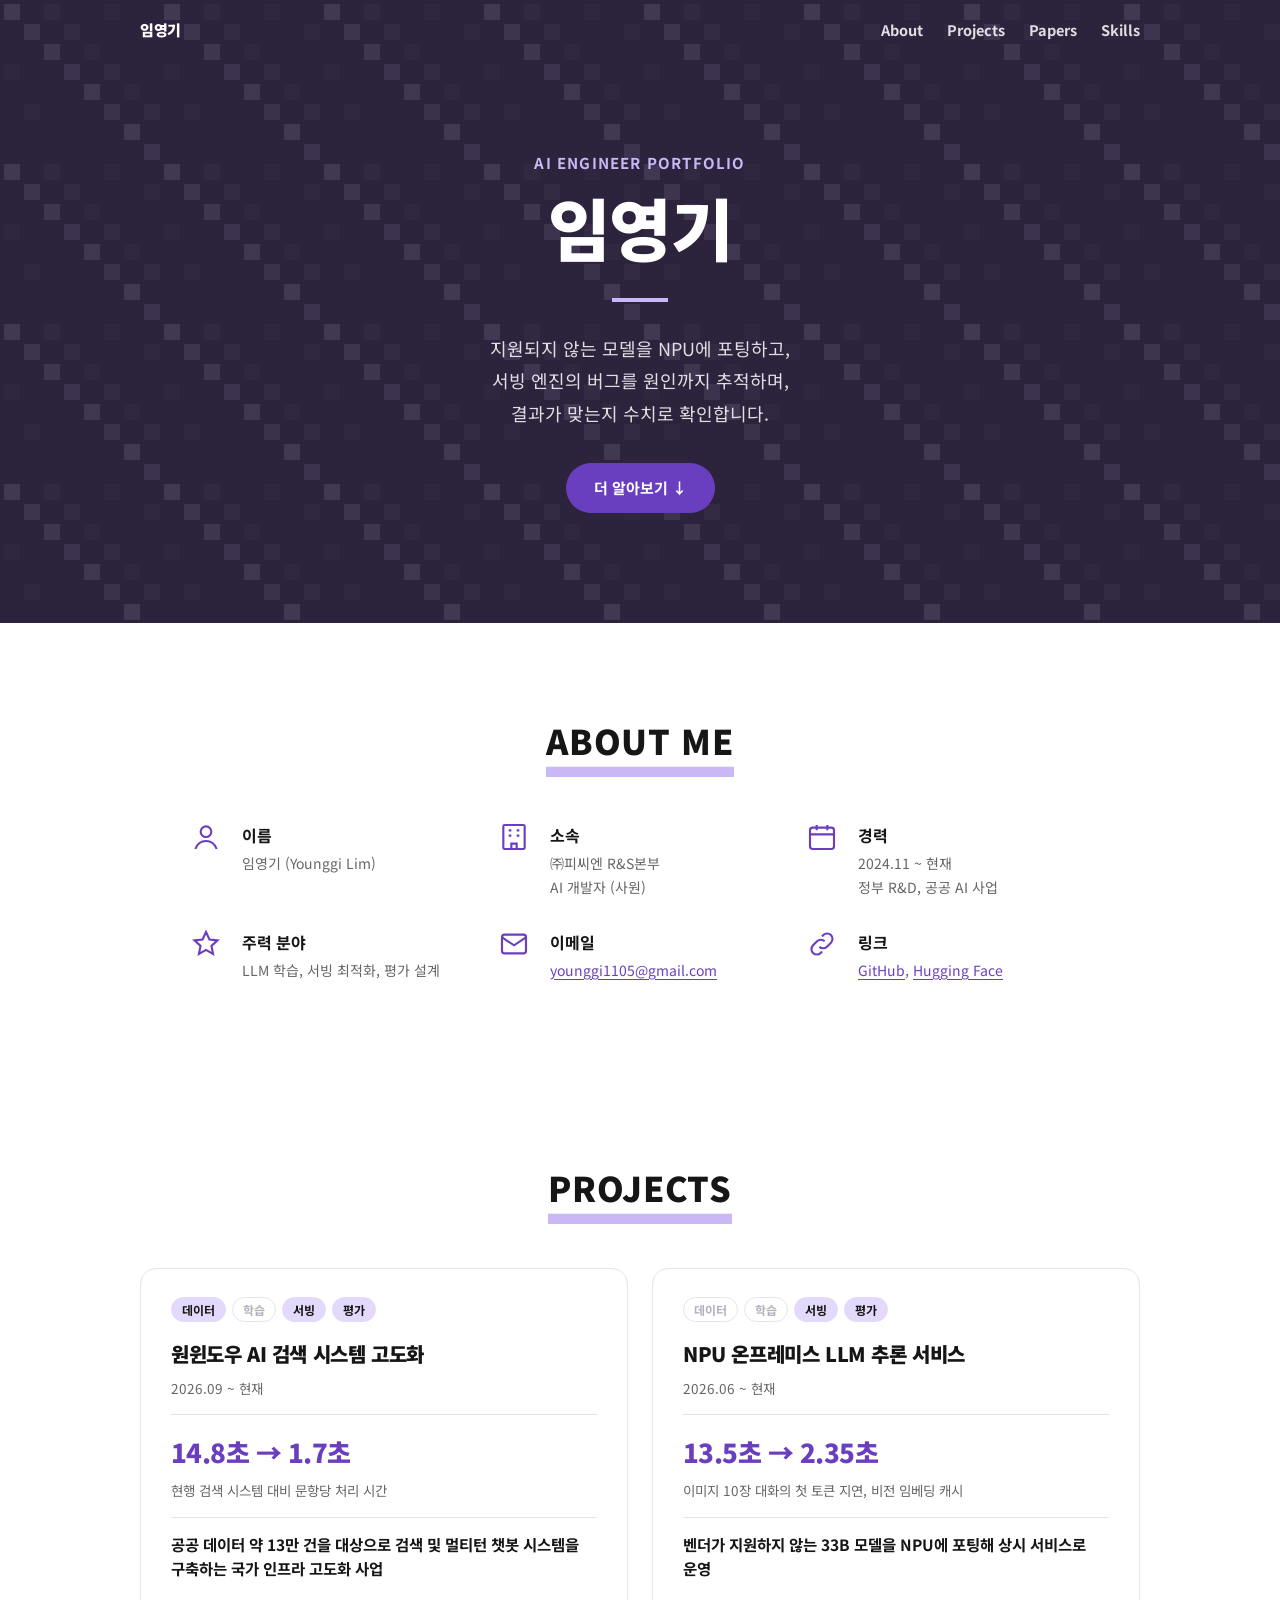
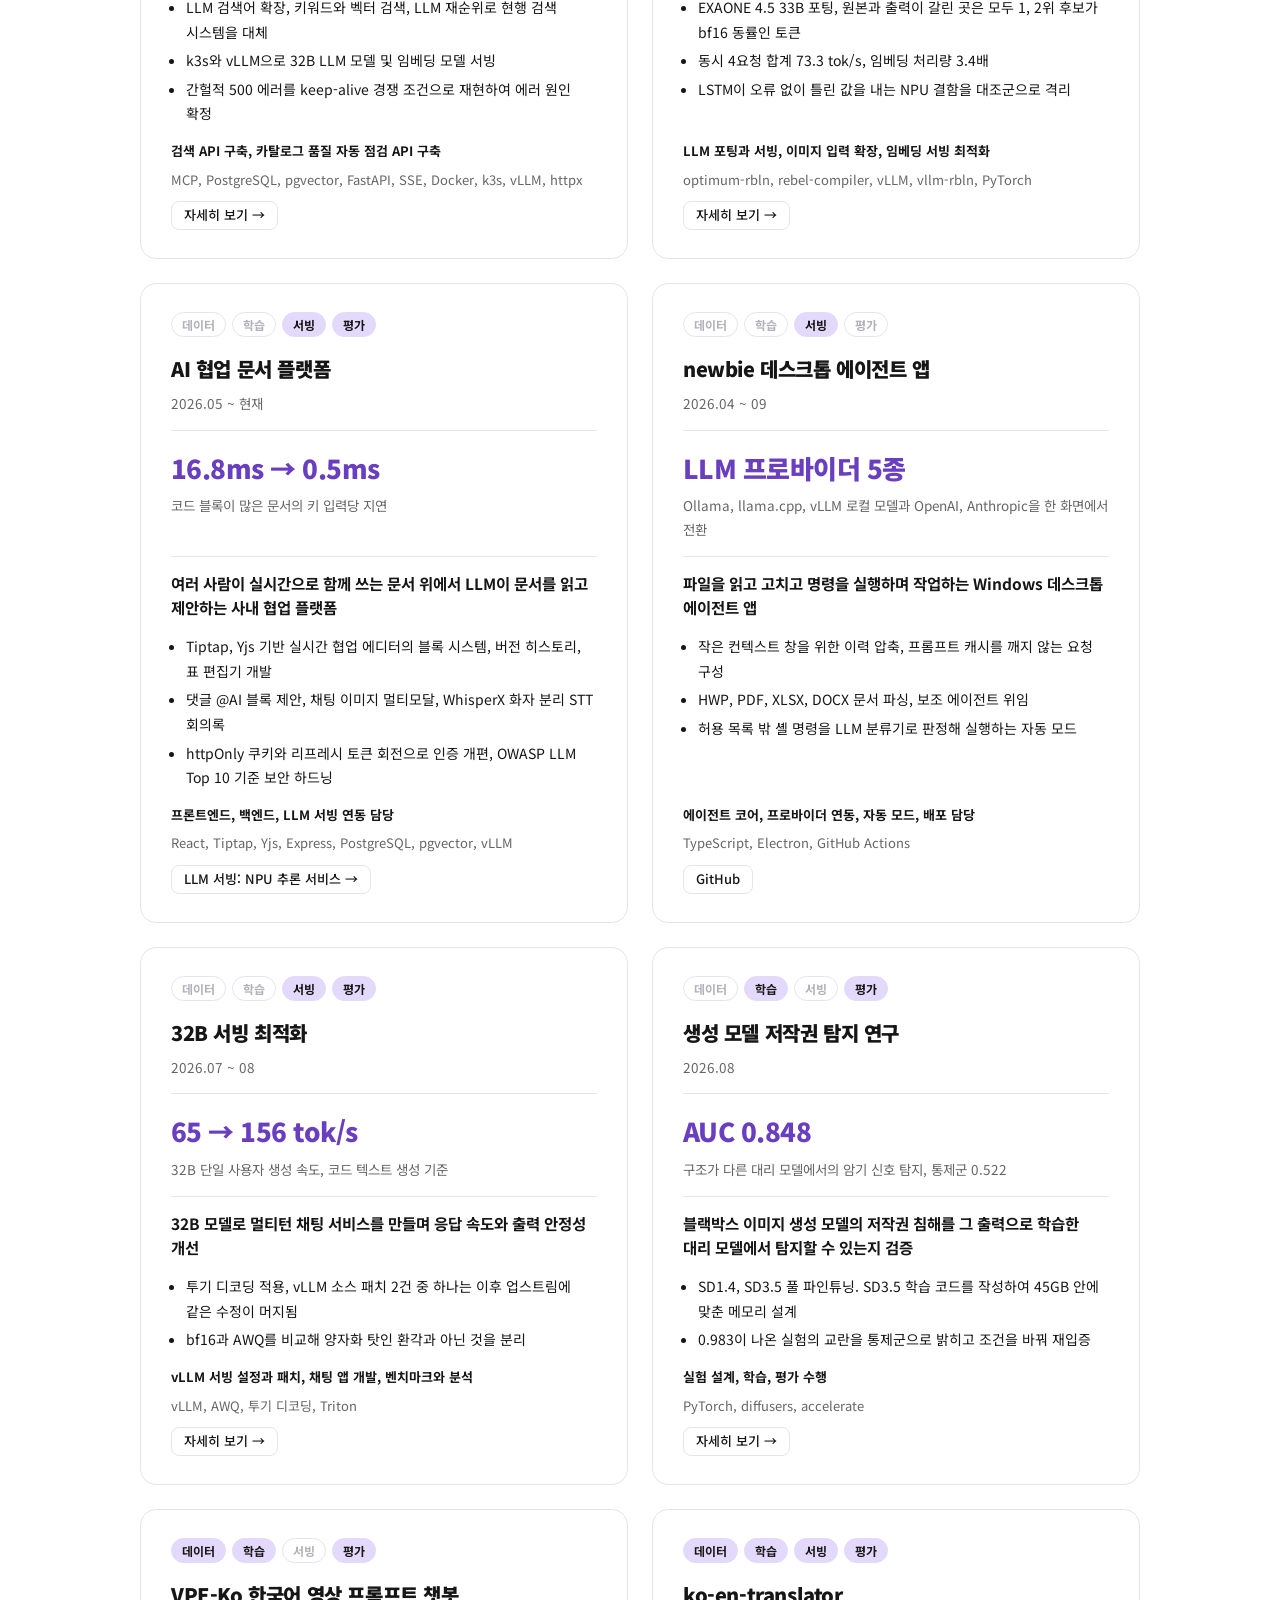
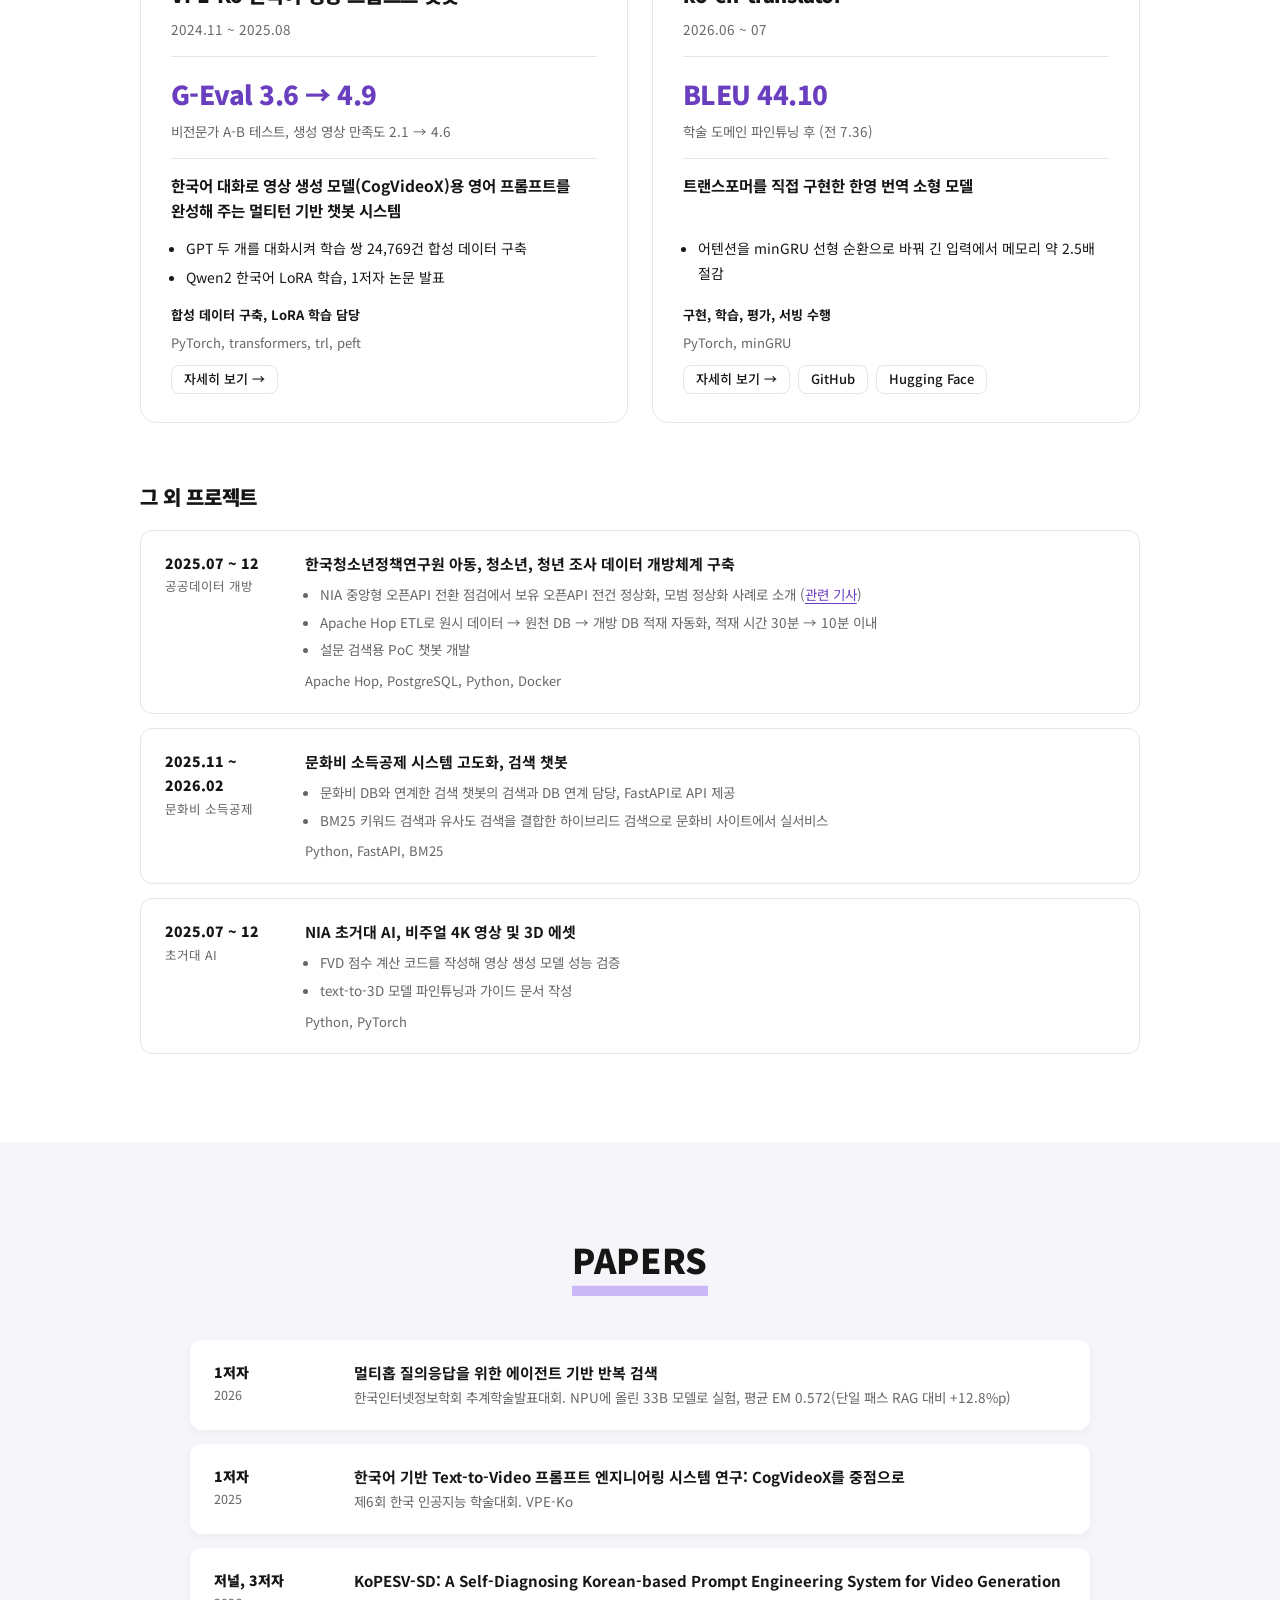
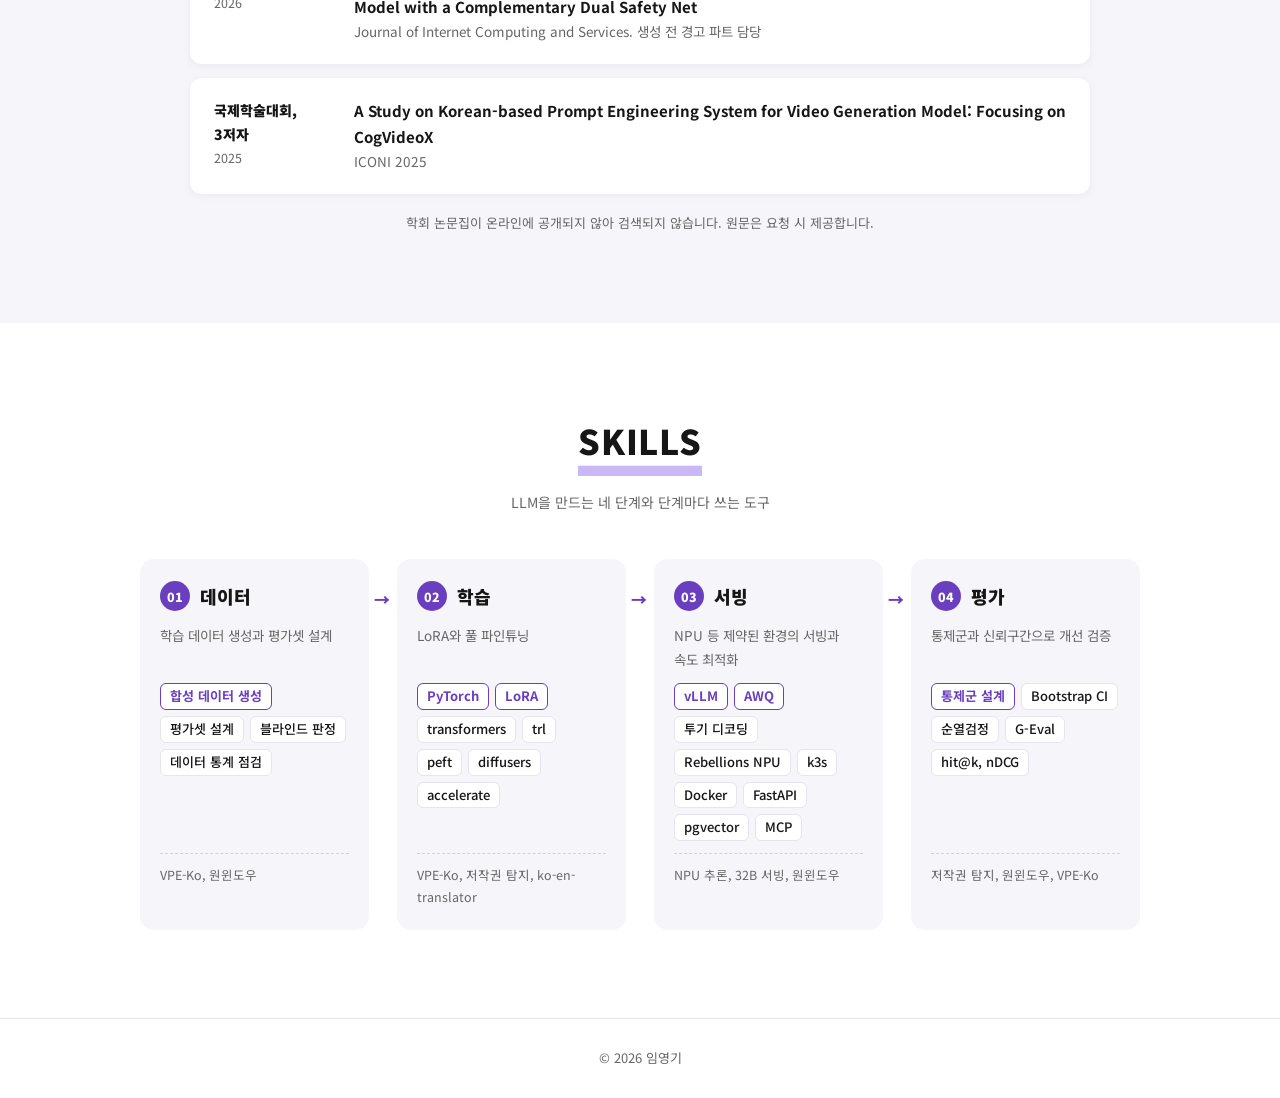
==== commit 91d6d3fc: "Reword hero line and replace text-only card metrics" ====
--- a/index.html
+++ b/index.html
@@ -30,7 +30,7 @@
     <p class="eyebrow">AI ENGINEER PORTFOLIO</p>
     <h1>임영기</h1>
     <hr>
-    <p class="sub">LLM을 직접 학습하고,<br>NPU와 같은 제약된 환경에서 서비스로 운영하며,<br>결과가 맞는지 수치로 확인합니다.</p>
+    <p class="sub">지원되지 않는 모델을 NPU에 포팅하고,<br>서빙 엔진의 버그를 원인까지 추적하며,<br>결과가 맞는지 수치로 확인합니다.</p>
     <a class="cta" href="#about">더 알아보기 ↓</a>
   </div>
 </header>
@@ -80,7 +80,7 @@
         <div class="stages"><span>데이터</span><span>학습</span><span class="on">서빙</span><span class="on">평가</span></div>
         <h3>AI 협업 문서 플랫폼</h3>
         <p class="meta">2026.05 ~ 현재</p>
-        <div class="metric"><b>에디터부터 LLM까지</b><span>실시간 공동 편집 에디터와 LLM 기능을 갖춘 제품</span></div>
+        <div class="metric"><b>16.8ms → 0.5ms</b><span>코드 블록이 많은 문서의 키 입력당 지연</span></div>
         <p class="summary">여러 사람이 실시간으로 함께 쓰는 문서 위에서 LLM이 문서를 읽고 제안하는 사내 협업 플랫폼</p>
         <ul><li>Tiptap, Yjs 기반 실시간 협업 에디터의 블록 시스템, 버전 히스토리, 표 편집기 개발</li><li>댓글 @AI 블록 제안, 채팅 이미지 멀티모달, WhisperX 화자 분리 STT 회의록</li><li>httpOnly 쿠키와 리프레시 토큰 회전으로 인증 개편, OWASP LLM Top 10 기준 보안 하드닝</li></ul>
         <span class="fill"></span>
@@ -91,7 +91,7 @@
         <div class="stages"><span>데이터</span><span>학습</span><span class="on">서빙</span><span>평가</span></div>
         <h3>newbie 데스크톱 에이전트 앱</h3>
         <p class="meta">2026.04 ~ 09</p>
-        <div class="metric"><b>로컬 LLM 에이전트</b><span>Ollama, llama.cpp, vLLM 로컬 모델과 OpenAI, Anthropic을 한 화면에서 전환</span></div>
+        <div class="metric"><b>LLM 프로바이더 5종</b><span>Ollama, llama.cpp, vLLM 로컬 모델과 OpenAI, Anthropic을 한 화면에서 전환</span></div>
         <p class="summary">파일을 읽고 고치고 명령을 실행하며 작업하는 Windows 데스크톱 에이전트 앱</p>
         <ul><li>작은 컨텍스트 창을 위한 이력 압축, 프롬프트 캐시를 깨지 않는 요청 구성</li><li>HWP, PDF, XLSX, DOCX 문서 파싱, 보조 에이전트 위임</li><li>허용 목록 밖 셸 명령을 LLM 분류기로 판정해 실행하는 자동 모드</li></ul>
         <span class="fill"></span>
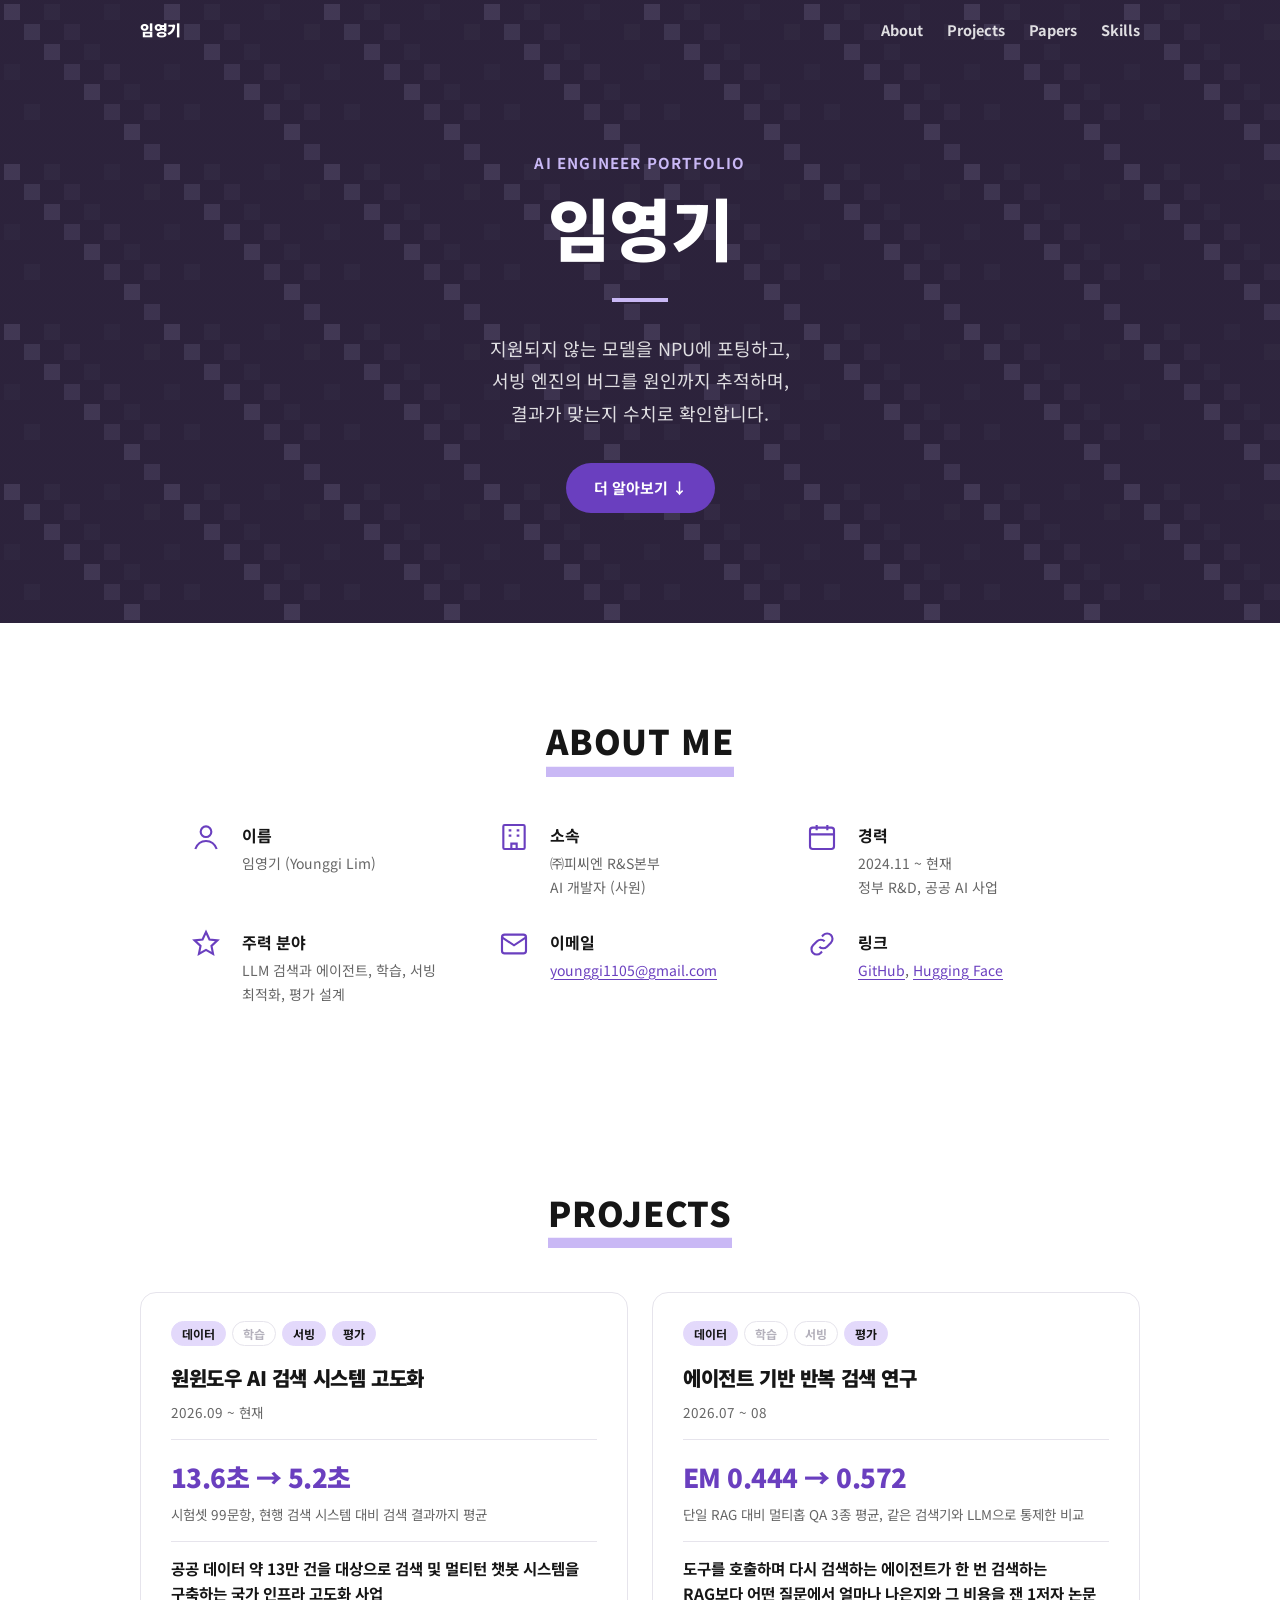
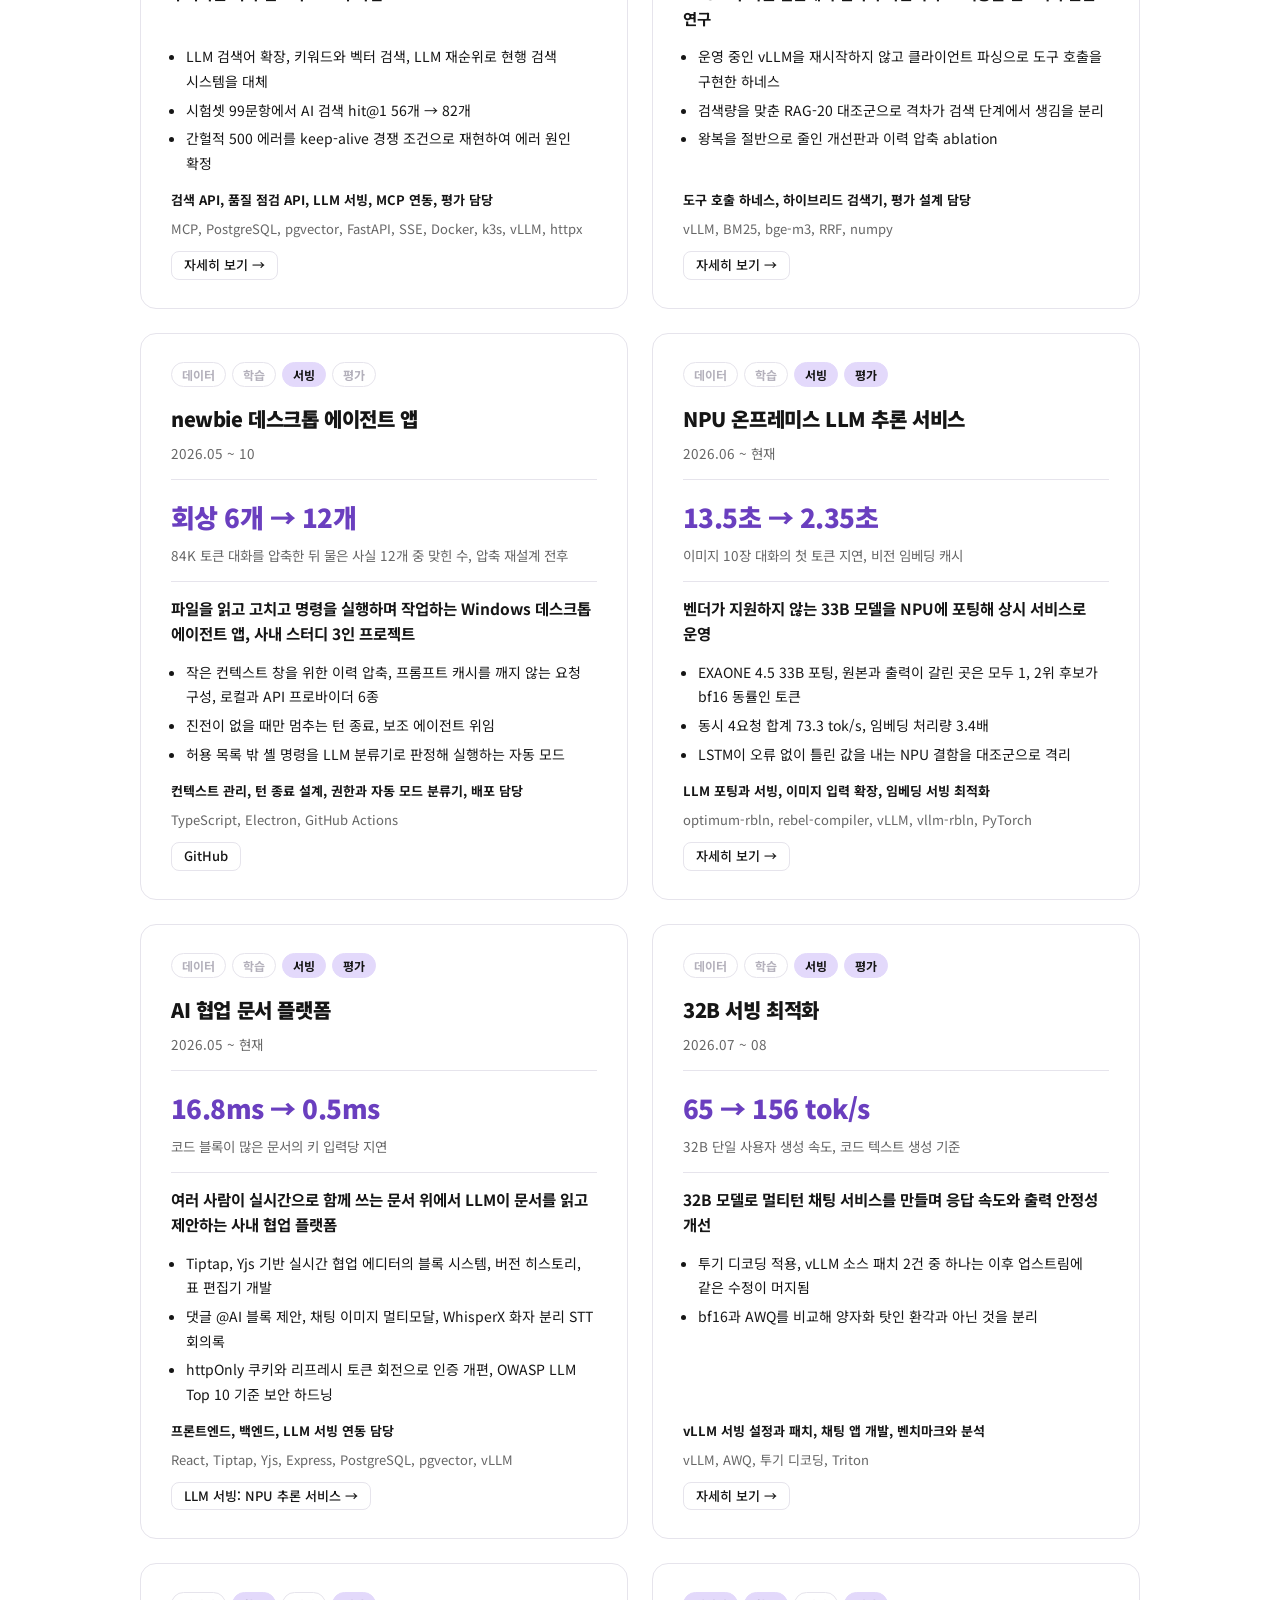
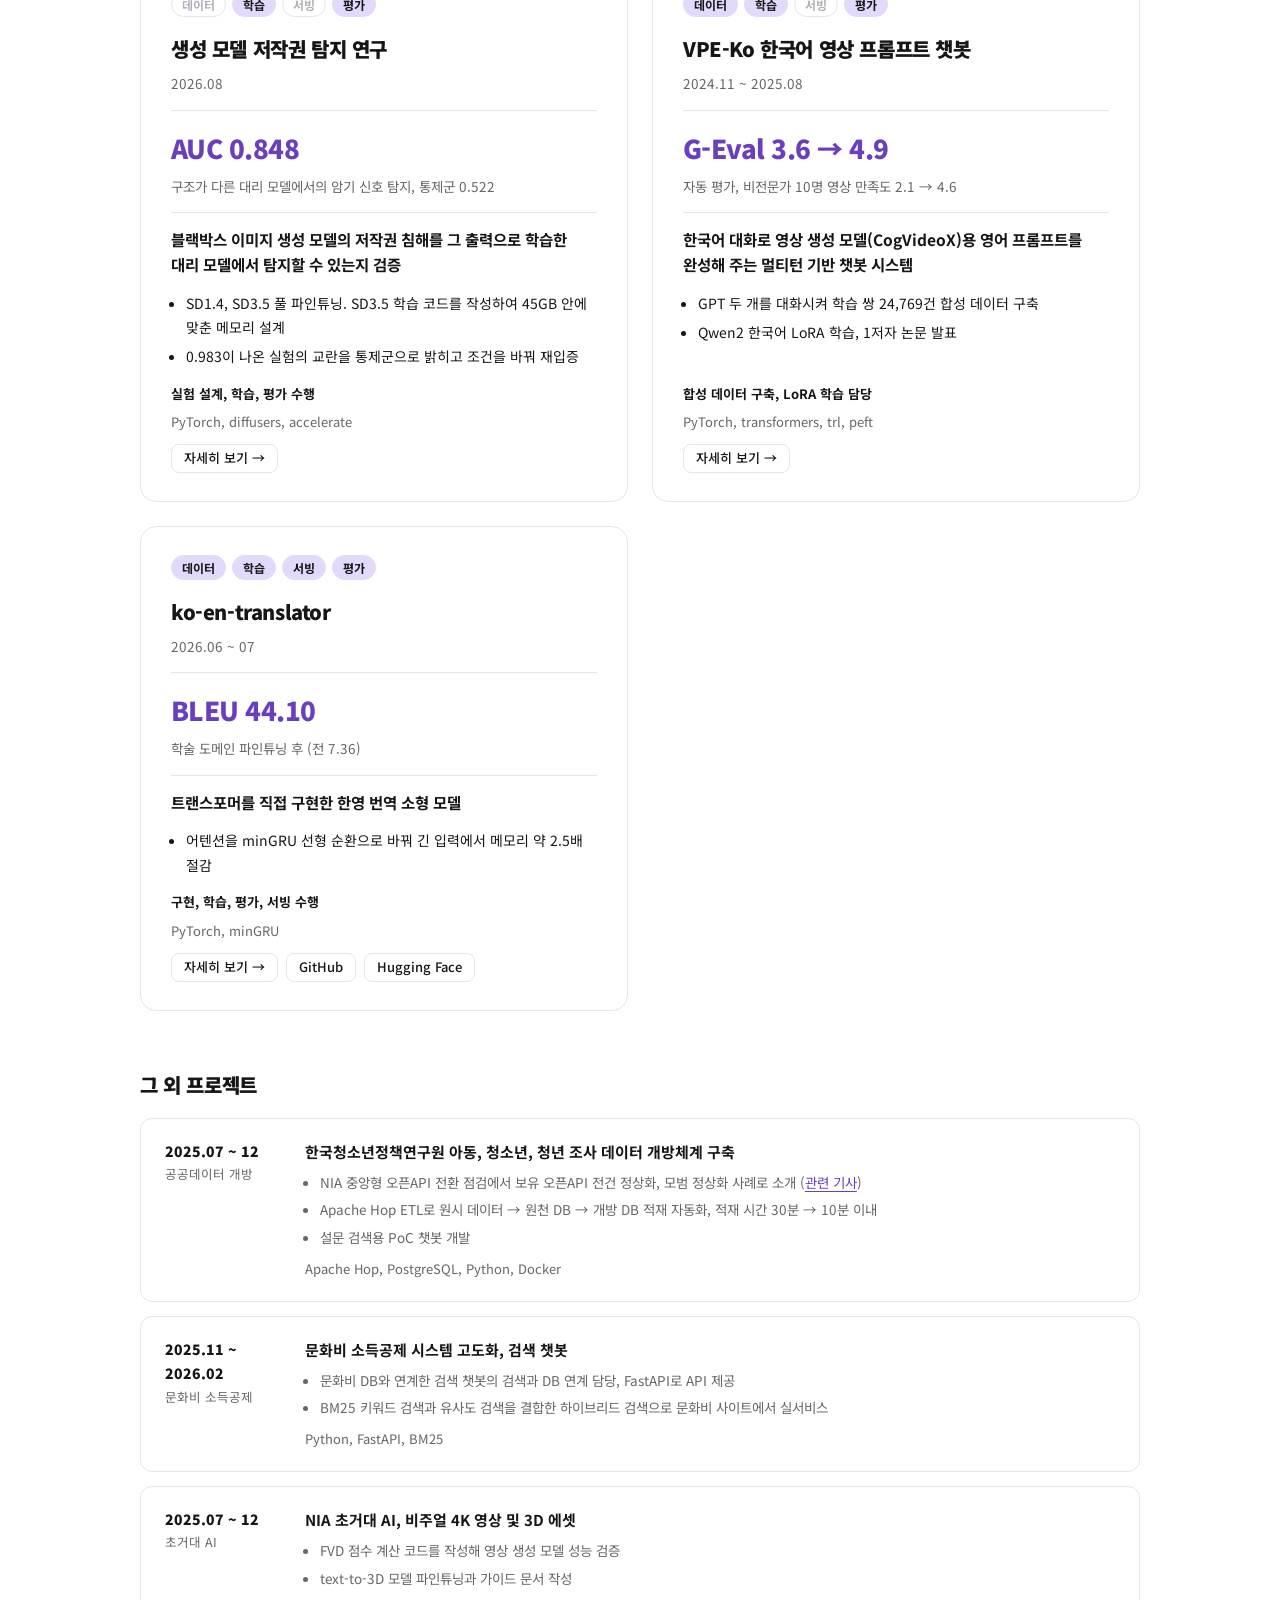
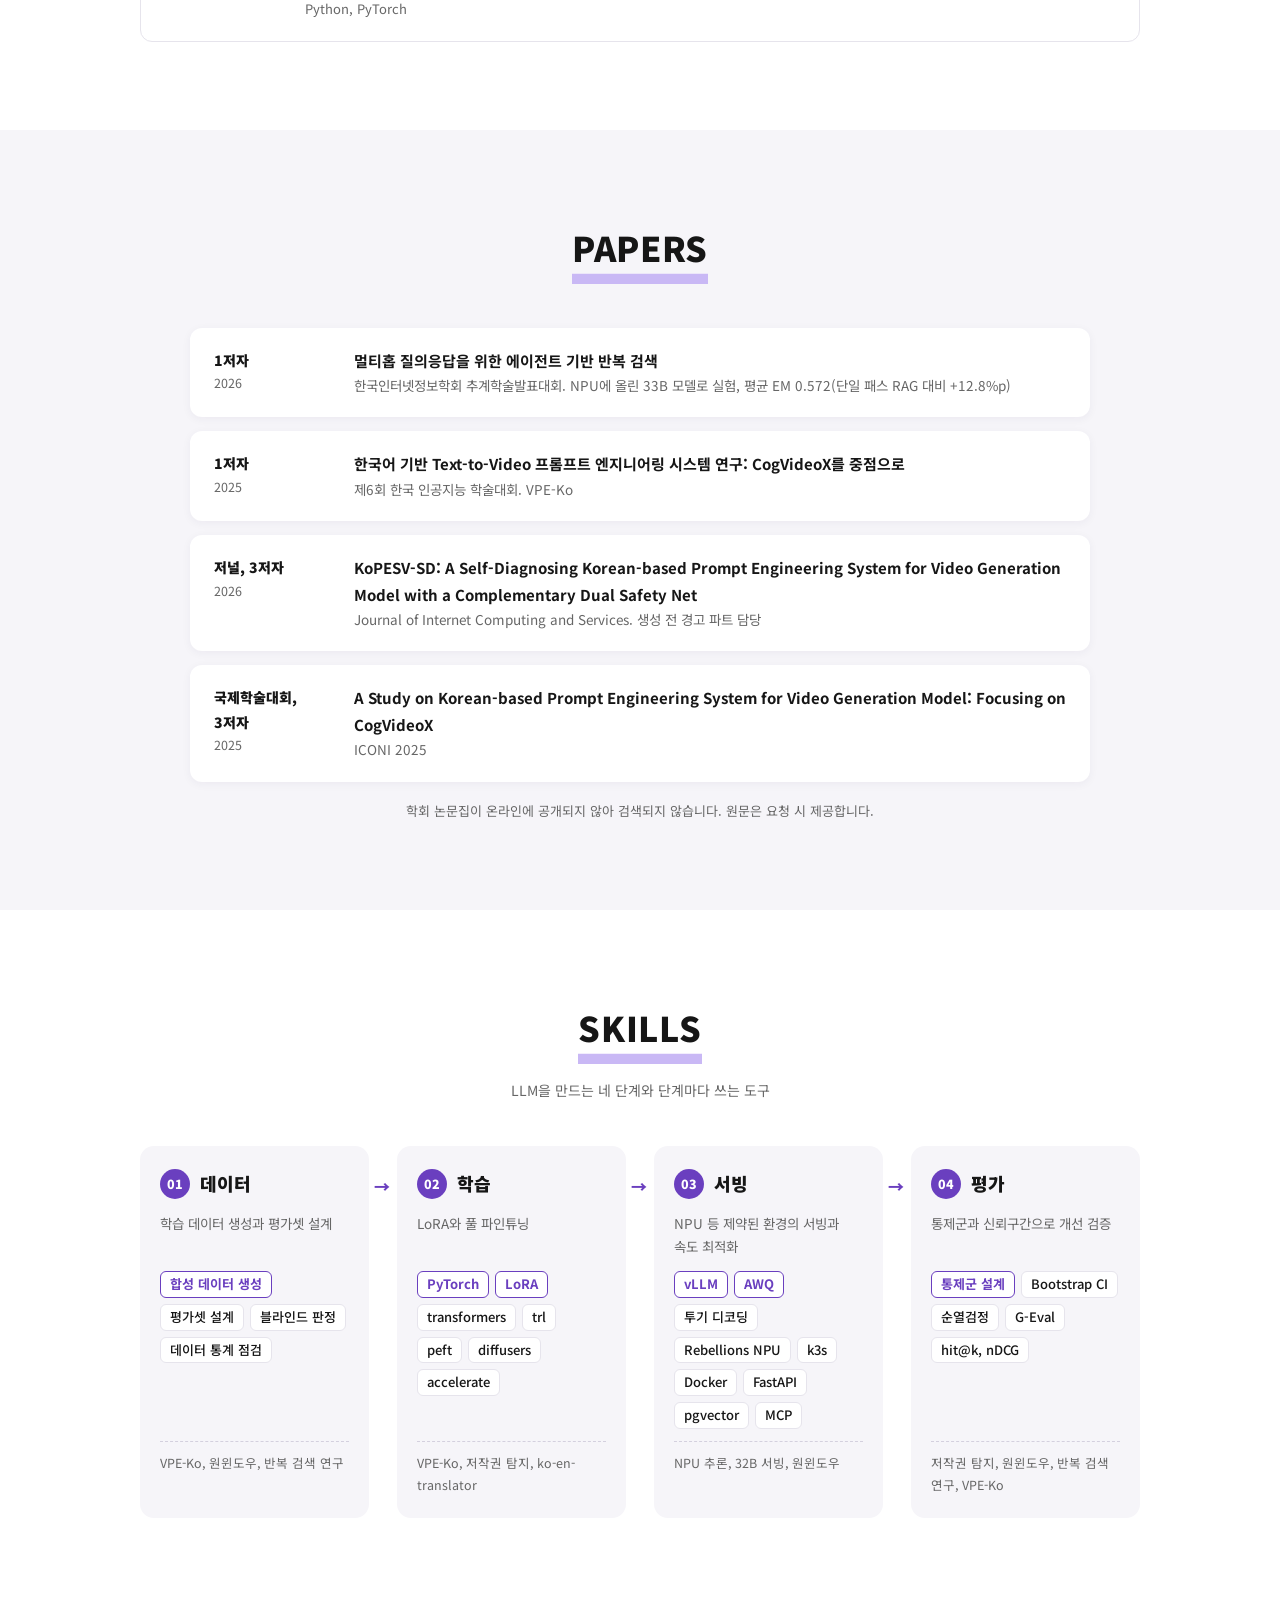
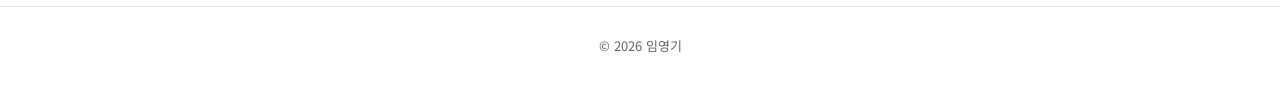
==== commit f544e41f: "Align site with the resume: test-set numbers, research page, card order" ====
--- a/index.html
+++ b/index.html
@@ -42,7 +42,7 @@
       <div><svg viewBox="0 0 24 24"><circle cx="12" cy="8" r="4"/><path d="M4 21c1.5-4 4.5-6 8-6s6.5 2 8 6"/></svg><b>이름</b><span>임영기 (Younggi Lim)</span></div>
       <div><svg viewBox="0 0 24 24"><rect x="4" y="3" width="16" height="18" rx="1"/><path d="M8 7h2M14 7h2M8 11h2M14 11h2M10 21v-4h4v4"/></svg><b>소속</b><span>㈜피씨엔 R&amp;S본부<br>AI 개발자 (사원)</span></div>
       <div><svg viewBox="0 0 24 24"><rect x="3" y="5" width="18" height="16" rx="2"/><path d="M3 10h18M8 3v4M16 3v4"/></svg><b>경력</b><span>2024.11 ~ 현재<br>정부 R&amp;D, 공공 AI 사업</span></div>
-      <div><svg viewBox="0 0 24 24"><path d="M12 3l2.6 5.6 6 .7-4.5 4.1 1.2 6L12 16.4 6.7 19.4l1.2-6L3.4 9.3l6-.7z"/></svg><b>주력 분야</b><span>LLM 학습, 서빙 최적화, 평가 설계</span></div>
+      <div><svg viewBox="0 0 24 24"><path d="M12 3l2.6 5.6 6 .7-4.5 4.1 1.2 6L12 16.4 6.7 19.4l1.2-6L3.4 9.3l6-.7z"/></svg><b>주력 분야</b><span>LLM 검색과 에이전트, 학습, 서빙 최적화, 평가 설계</span></div>
       <div><svg viewBox="0 0 24 24"><rect x="3" y="5" width="18" height="14" rx="2"/><path d="M3 7l9 6 9-6"/></svg><b>이메일</b><span><a href="mailto:younggi1105@gmail.com">younggi1105@gmail.com</a></span></div>
       <div><svg viewBox="0 0 24 24"><path d="M10 14a4 4 0 0 0 5.7 0l3-3a4 4 0 0 0-5.7-5.7l-1 1"/><path d="M14 10a4 4 0 0 0-5.7 0l-3 3a4 4 0 0 0 5.7 5.7l1-1"/></svg><b>링크</b><span><a href="https://github.com/wndaasa" target="_blank" rel="noopener">GitHub</a>, <a href="https://huggingface.co/Imsbee" target="_blank" rel="noopener">Hugging Face</a></span></div>
     </div>
@@ -58,11 +58,33 @@
         <div class="stages"><span class="on">데이터</span><span>학습</span><span class="on">서빙</span><span class="on">평가</span></div>
         <h3>원윈도우 AI 검색 시스템 고도화</h3>
         <p class="meta">2026.09 ~ 현재</p>
-        <div class="metric"><b>14.8초 → 1.7초</b><span>현행 검색 시스템 대비 문항당 처리 시간</span></div>
+        <div class="metric"><b>13.6초 → 5.2초</b><span>시험셋 99문항, 현행 검색 시스템 대비 검색 결과까지 평균</span></div>
         <p class="summary">공공 데이터 약 13만 건을 대상으로 검색 및 멀티턴 챗봇 시스템을 구축하는 국가 인프라 고도화 사업</p>
-        <ul><li>LLM 검색어 확장, 키워드와 벡터 검색, LLM 재순위로 현행 검색 시스템을 대체</li><li>k3s와 vLLM으로 32B LLM 모델 및 임베딩 모델 서빙</li><li>간헐적 500 에러를 keep-alive 경쟁 조건으로 재현하여 에러 원인 확정</li></ul>
-        <span class="fill"></span>
-        <div class="foot"><p class="role">검색 API 구축, 카탈로그 품질 자동 점검 API 구축</p><p class="stack">MCP, PostgreSQL, pgvector, FastAPI, SSE, Docker, k3s, vLLM, httpx</p><div class="links"><a href="projects/onewindow.html">자세히 보기 →</a></div></div>
+        <ul><li>LLM 검색어 확장, 키워드와 벡터 검색, LLM 재순위로 현행 검색 시스템을 대체</li><li>시험셋 99문항에서 AI 검색 hit@1 56개 → 82개</li><li>간헐적 500 에러를 keep-alive 경쟁 조건으로 재현하여 에러 원인 확정</li></ul>
+        <span class="fill"></span>
+        <div class="foot"><p class="role">검색 API, 품질 점검 API, LLM 서빙, MCP 연동, 평가 담당</p><p class="stack">MCP, PostgreSQL, pgvector, FastAPI, SSE, Docker, k3s, vLLM, httpx</p><div class="links"><a href="projects/onewindow.html">자세히 보기 →</a></div></div>
+      </article>
+
+      <article class="card">
+        <div class="stages"><span class="on">데이터</span><span>학습</span><span>서빙</span><span class="on">평가</span></div>
+        <h3>에이전트 기반 반복 검색 연구</h3>
+        <p class="meta">2026.07 ~ 08</p>
+        <div class="metric"><b>EM 0.444 → 0.572</b><span>단일 RAG 대비 멀티홉 QA 3종 평균, 같은 검색기와 LLM으로 통제한 비교</span></div>
+        <p class="summary">도구를 호출하며 다시 검색하는 에이전트가 한 번 검색하는 RAG보다 어떤 질문에서 얼마나 나은지와 그 비용을 잰 1저자 논문 연구</p>
+        <ul><li>운영 중인 vLLM을 재시작하지 않고 클라이언트 파싱으로 도구 호출을 구현한 하네스</li><li>검색량을 맞춘 RAG-20 대조군으로 격차가 검색 단계에서 생김을 분리</li><li>왕복을 절반으로 줄인 개선판과 이력 압축 ablation</li></ul>
+        <span class="fill"></span>
+        <div class="foot"><p class="role">도구 호출 하네스, 하이브리드 검색기, 평가 설계 담당</p><p class="stack">vLLM, BM25, bge-m3, RRF, numpy</p><div class="links"><a href="projects/research.html">자세히 보기 →</a></div></div>
+      </article>
+
+      <article class="card">
+        <div class="stages"><span>데이터</span><span>학습</span><span class="on">서빙</span><span>평가</span></div>
+        <h3>newbie 데스크톱 에이전트 앱</h3>
+        <p class="meta">2026.05 ~ 10</p>
+        <div class="metric"><b>회상 6개 → 12개</b><span>84K 토큰 대화를 압축한 뒤 물은 사실 12개 중 맞힌 수, 압축 재설계 전후</span></div>
+        <p class="summary">파일을 읽고 고치고 명령을 실행하며 작업하는 Windows 데스크톱 에이전트 앱, 사내 스터디 3인 프로젝트</p>
+        <ul><li>작은 컨텍스트 창을 위한 이력 압축, 프롬프트 캐시를 깨지 않는 요청 구성, 로컬과 API 프로바이더 6종</li><li>진전이 없을 때만 멈추는 턴 종료, 보조 에이전트&nbsp;위임</li><li>허용 목록 밖 셸 명령을 LLM 분류기로 판정해 실행하는 자동 모드</li></ul>
+        <span class="fill"></span>
+        <div class="foot"><p class="role">컨텍스트 관리, 턴 종료 설계, 권한과 자동 모드 분류기, 배포 담당</p><p class="stack">TypeScript, Electron, GitHub Actions</p><div class="links"><a href="https://github.com/wndaasa/newbie-harness" target="_blank" rel="noopener">GitHub</a></div></div>
       </article>
 
       <article class="card">
@@ -88,17 +110,6 @@
       </article>
 
       <article class="card">
-        <div class="stages"><span>데이터</span><span>학습</span><span class="on">서빙</span><span>평가</span></div>
-        <h3>newbie 데스크톱 에이전트 앱</h3>
-        <p class="meta">2026.04 ~ 09</p>
-        <div class="metric"><b>LLM 프로바이더 5종</b><span>Ollama, llama.cpp, vLLM 로컬 모델과 OpenAI, Anthropic을 한 화면에서 전환</span></div>
-        <p class="summary">파일을 읽고 고치고 명령을 실행하며 작업하는 Windows 데스크톱 에이전트 앱</p>
-        <ul><li>작은 컨텍스트 창을 위한 이력 압축, 프롬프트 캐시를 깨지 않는 요청 구성</li><li>HWP, PDF, XLSX, DOCX 문서 파싱, 보조 에이전트 위임</li><li>허용 목록 밖 셸 명령을 LLM 분류기로 판정해 실행하는 자동 모드</li></ul>
-        <span class="fill"></span>
-        <div class="foot"><p class="role">에이전트 코어, 프로바이더 연동, 자동 모드, 배포 담당</p><p class="stack">TypeScript, Electron, GitHub Actions</p><div class="links"><a href="https://github.com/wndaasa/newbie-harness" target="_blank" rel="noopener">GitHub</a></div></div>
-      </article>
-
-      <article class="card">
         <div class="stages"><span>데이터</span><span>학습</span><span class="on">서빙</span><span class="on">평가</span></div>
         <h3>32B 서빙 최적화</h3>
         <p class="meta">2026.07 ~ 08</p>
@@ -124,7 +135,7 @@
         <div class="stages"><span class="on">데이터</span><span class="on">학습</span><span>서빙</span><span class="on">평가</span></div>
         <h3>VPE-Ko 한국어 영상 프롬프트 챗봇</h3>
         <p class="meta">2024.11 ~ 2025.08</p>
-        <div class="metric"><b>G-Eval 3.6 → 4.9</b><span>비전문가 A-B 테스트, 생성 영상 만족도 2.1 → 4.6</span></div>
+        <div class="metric"><b>G-Eval 3.6 → 4.9</b><span>자동 평가, 비전문가 10명 영상 만족도 2.1 → 4.6</span></div>
         <p class="summary">한국어 대화로 영상 생성 모델(CogVideoX)용 영어 프롬프트를 완성해 주는 멀티턴 기반 챗봇 시스템</p>
         <ul><li>GPT 두 개를 대화시켜 학습 쌍 24,769건 합성 데이터 구축</li><li>Qwen2 한국어 LoRA 학습, 1저자 논문 발표</li></ul>
         <span class="fill"></span>
@@ -176,7 +187,7 @@
         <div class="no"><b>01</b><h3>데이터</h3></div>
         <p>학습 데이터 생성과 평가셋 설계</p>
         <div class="tools"><span class="key">합성 데이터 생성</span><span>평가셋 설계</span><span>블라인드 판정</span><span>데이터 통계 점검</span></div>
-        <p class="where">VPE-Ko, 원윈도우</p>
+        <p class="where">VPE-Ko, 원윈도우, 반복 검색 연구</p>
       </div>
       <div class="step">
         <div class="no"><b>02</b><h3>학습</h3></div>
@@ -194,7 +205,7 @@
         <div class="no"><b>04</b><h3>평가</h3></div>
         <p>통제군과 신뢰구간으로 개선 검증</p>
         <div class="tools"><span class="key">통제군 설계</span><span>Bootstrap CI</span><span>순열검정</span><span>G-Eval</span><span>hit@k, nDCG</span></div>
-        <p class="where">저작권 탐지, 원윈도우, VPE-Ko</p>
+        <p class="where">저작권 탐지, 원윈도우, 반복 검색 연구, VPE-Ko</p>
       </div>
     </div>
   </div>
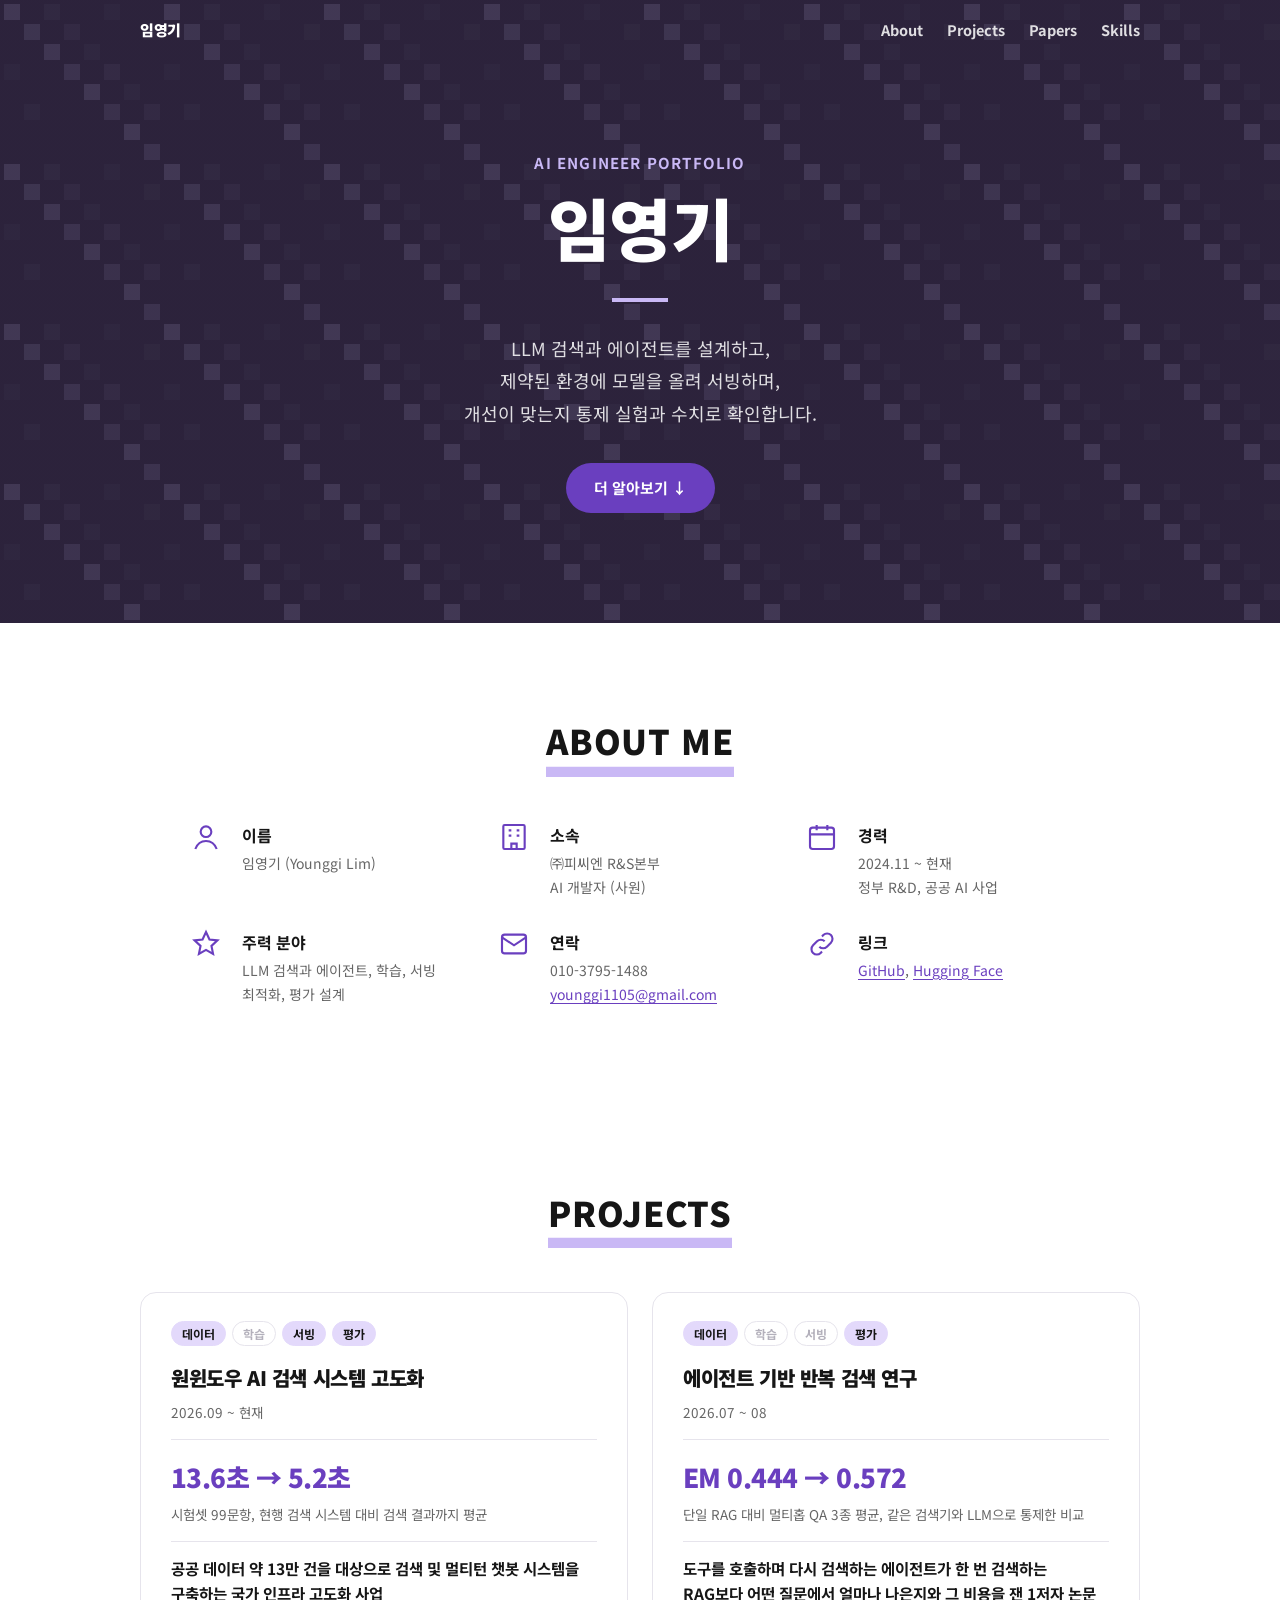
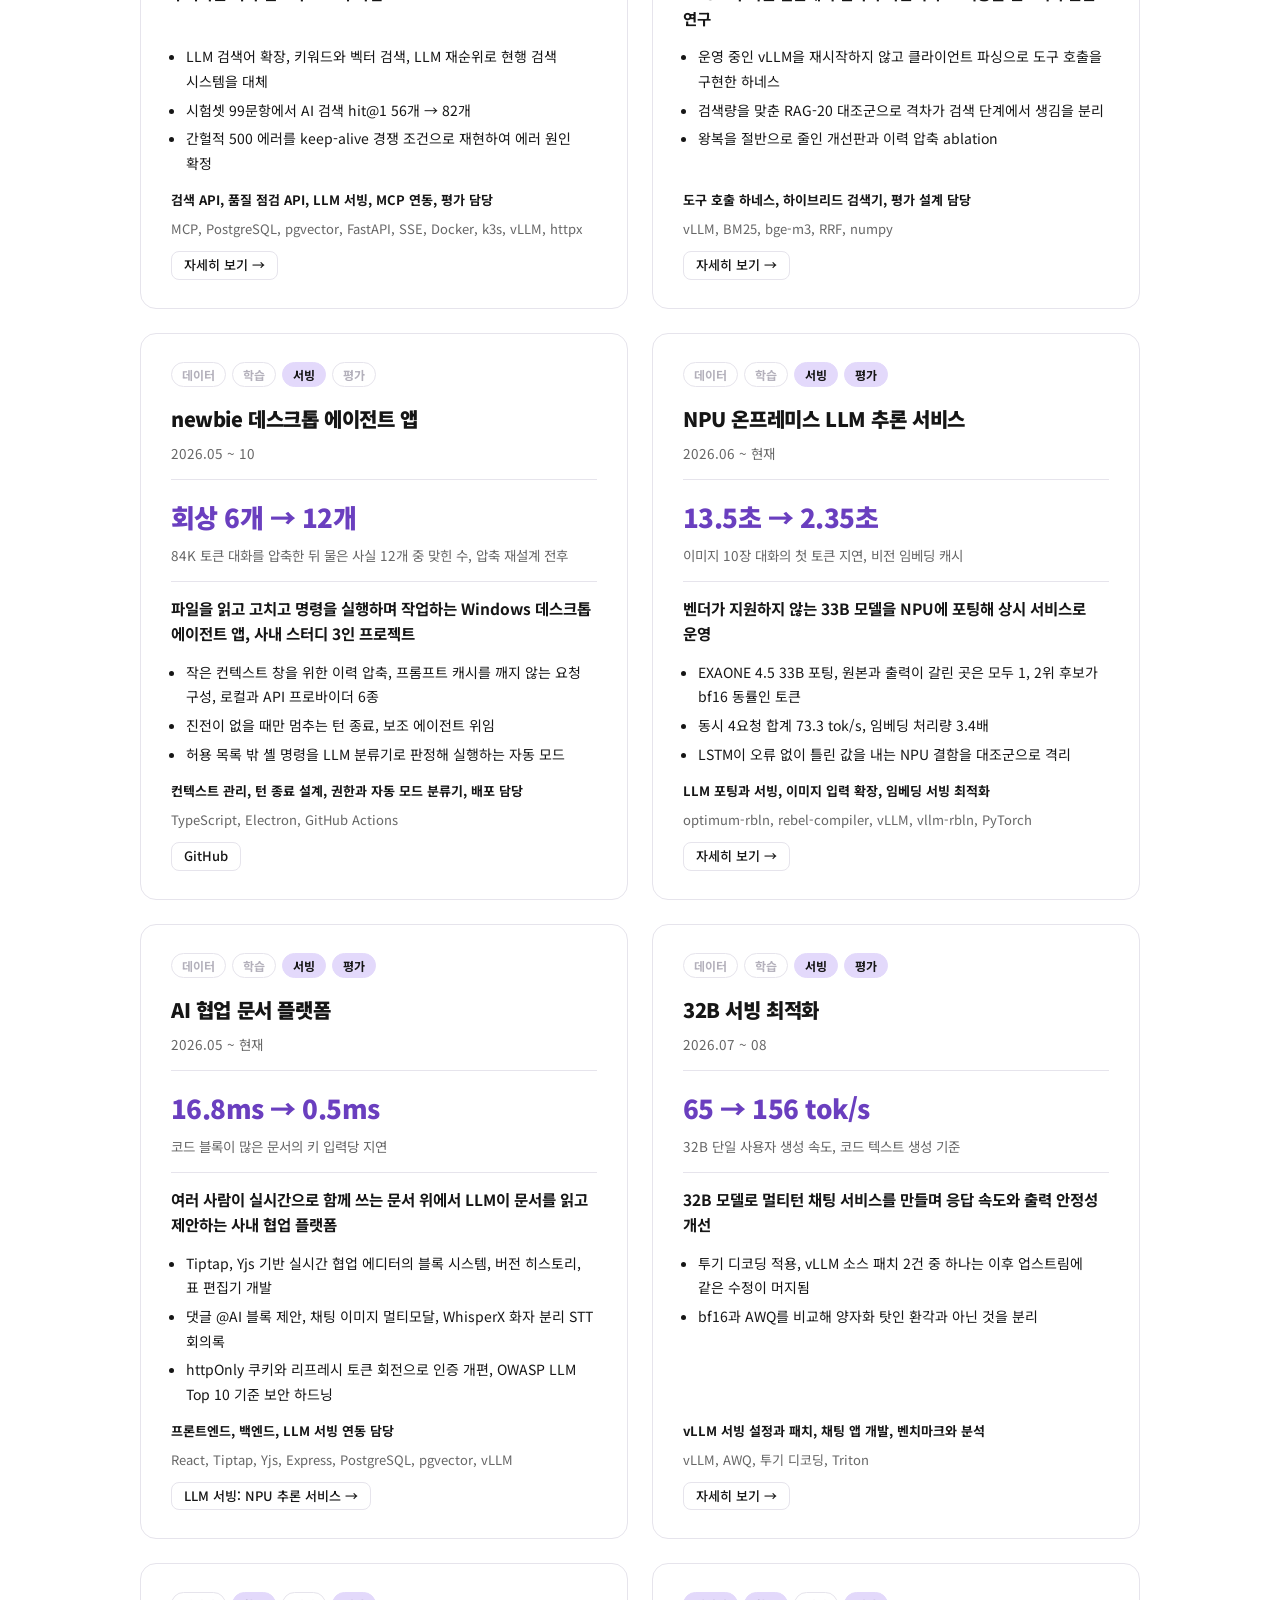
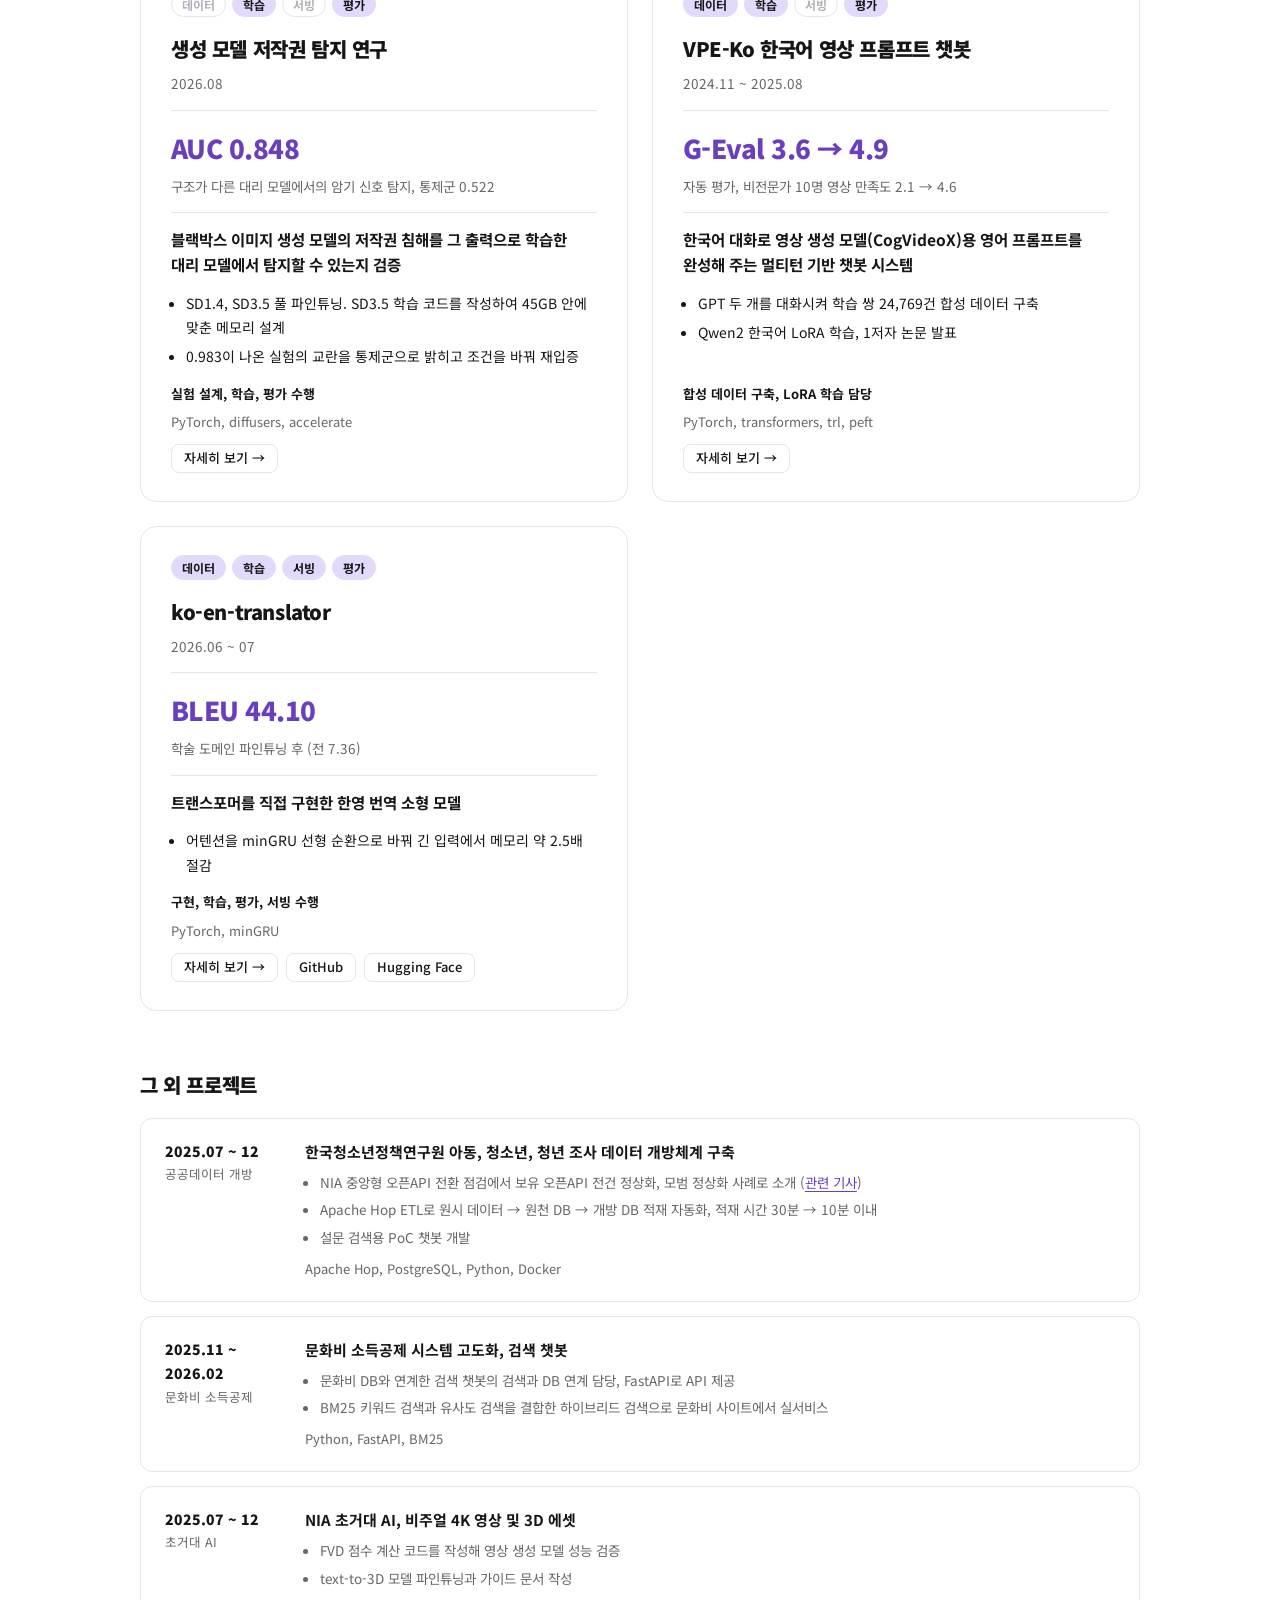
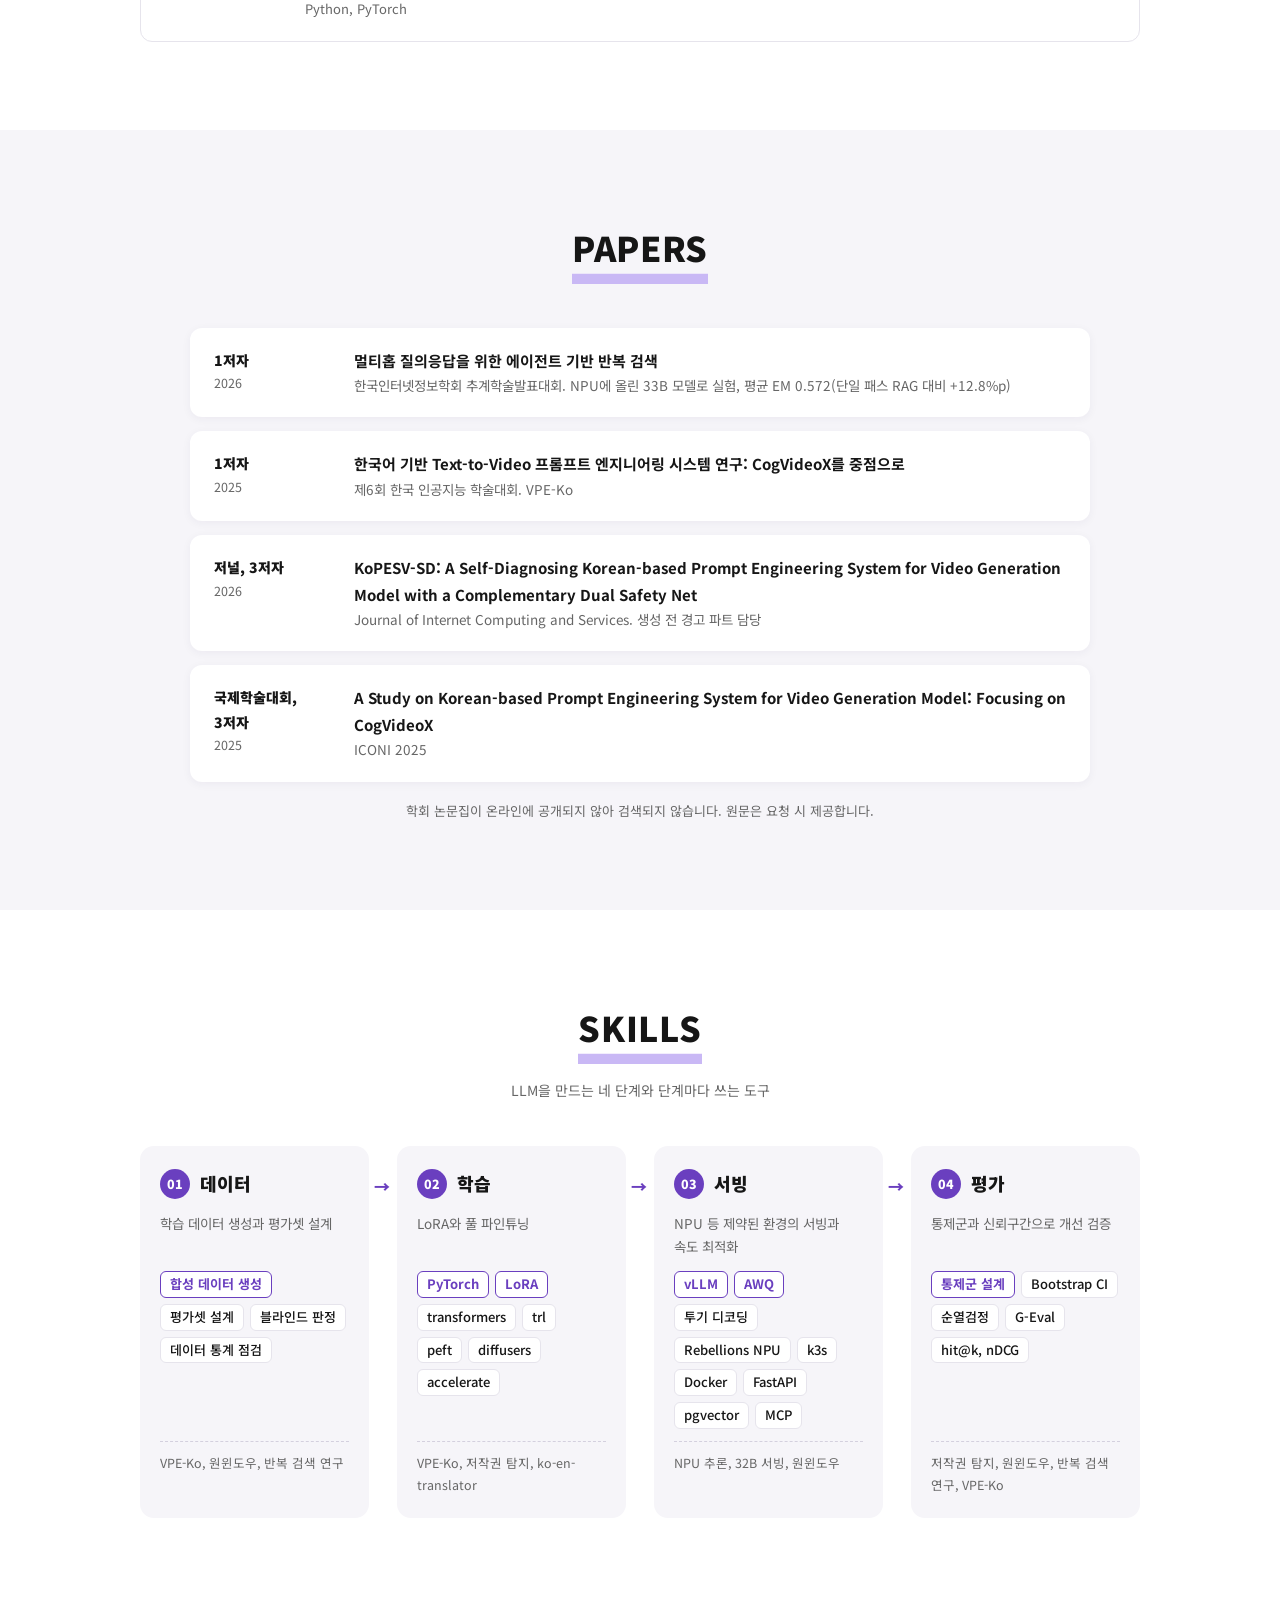
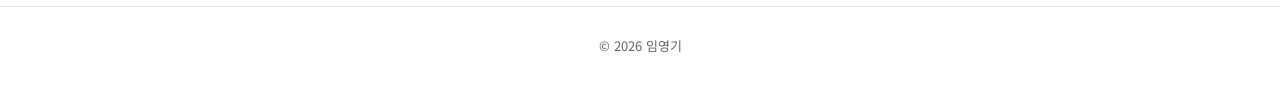
==== commit da2ae97d: "Reword hero line and show phone with email in About" ====
--- a/index.html
+++ b/index.html
@@ -30,7 +30,7 @@
     <p class="eyebrow">AI ENGINEER PORTFOLIO</p>
     <h1>임영기</h1>
     <hr>
-    <p class="sub">지원되지 않는 모델을 NPU에 포팅하고,<br>서빙 엔진의 버그를 원인까지 추적하며,<br>결과가 맞는지 수치로 확인합니다.</p>
+    <p class="sub">LLM 검색과 에이전트를 설계하고,<br>제약된 환경에 모델을 올려 서빙하며,<br>개선이 맞는지 통제 실험과 수치로 확인합니다.</p>
     <a class="cta" href="#about">더 알아보기 ↓</a>
   </div>
 </header>
@@ -43,7 +43,7 @@
       <div><svg viewBox="0 0 24 24"><rect x="4" y="3" width="16" height="18" rx="1"/><path d="M8 7h2M14 7h2M8 11h2M14 11h2M10 21v-4h4v4"/></svg><b>소속</b><span>㈜피씨엔 R&amp;S본부<br>AI 개발자 (사원)</span></div>
       <div><svg viewBox="0 0 24 24"><rect x="3" y="5" width="18" height="16" rx="2"/><path d="M3 10h18M8 3v4M16 3v4"/></svg><b>경력</b><span>2024.11 ~ 현재<br>정부 R&amp;D, 공공 AI 사업</span></div>
       <div><svg viewBox="0 0 24 24"><path d="M12 3l2.6 5.6 6 .7-4.5 4.1 1.2 6L12 16.4 6.7 19.4l1.2-6L3.4 9.3l6-.7z"/></svg><b>주력 분야</b><span>LLM 검색과 에이전트, 학습, 서빙 최적화, 평가 설계</span></div>
-      <div><svg viewBox="0 0 24 24"><rect x="3" y="5" width="18" height="14" rx="2"/><path d="M3 7l9 6 9-6"/></svg><b>이메일</b><span><a href="mailto:younggi1105@gmail.com">younggi1105@gmail.com</a></span></div>
+      <div><svg viewBox="0 0 24 24"><rect x="3" y="5" width="18" height="14" rx="2"/><path d="M3 7l9 6 9-6"/></svg><b>연락</b><span>010-3795-1488<br><a href="mailto:younggi1105@gmail.com">younggi1105@gmail.com</a></span></div>
       <div><svg viewBox="0 0 24 24"><path d="M10 14a4 4 0 0 0 5.7 0l3-3a4 4 0 0 0-5.7-5.7l-1 1"/><path d="M14 10a4 4 0 0 0-5.7 0l-3 3a4 4 0 0 0 5.7 5.7l1-1"/></svg><b>링크</b><span><a href="https://github.com/wndaasa" target="_blank" rel="noopener">GitHub</a>, <a href="https://huggingface.co/Imsbee" target="_blank" rel="noopener">Hugging Face</a></span></div>
     </div>
   </div>
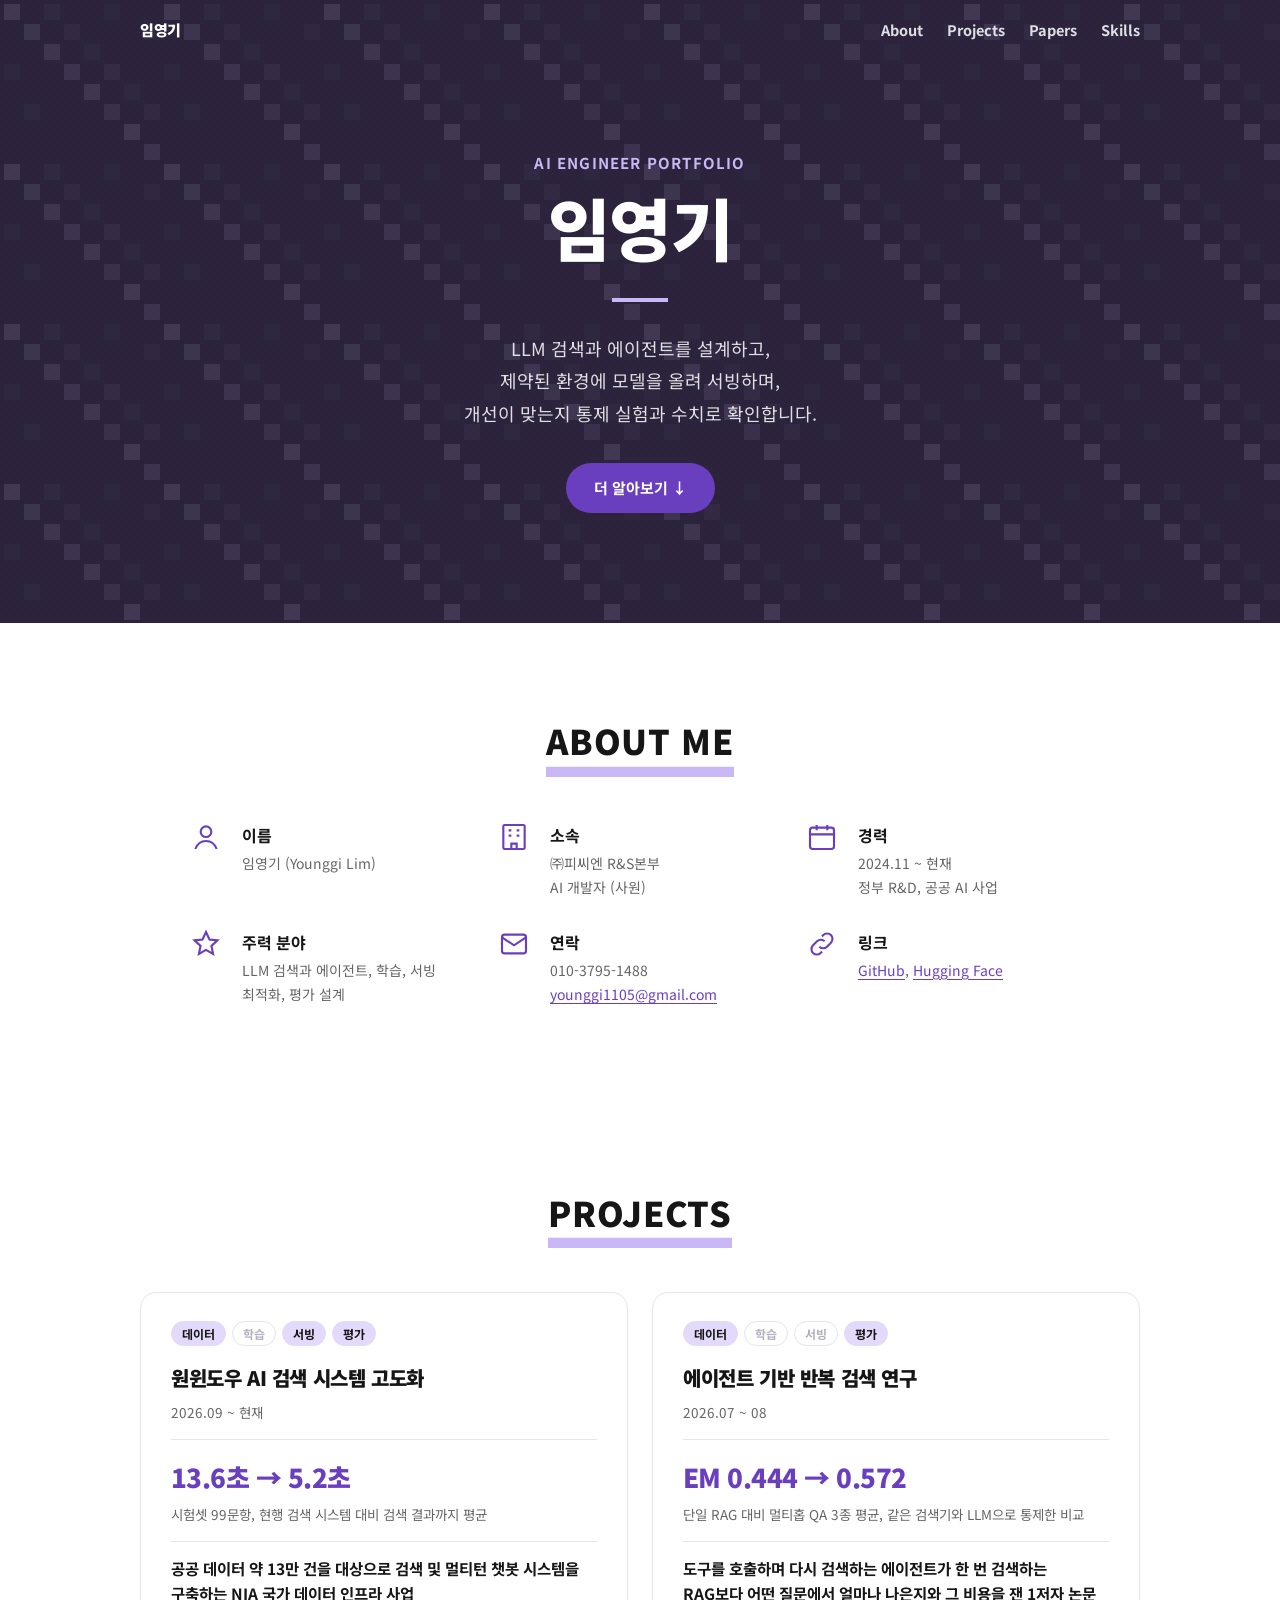
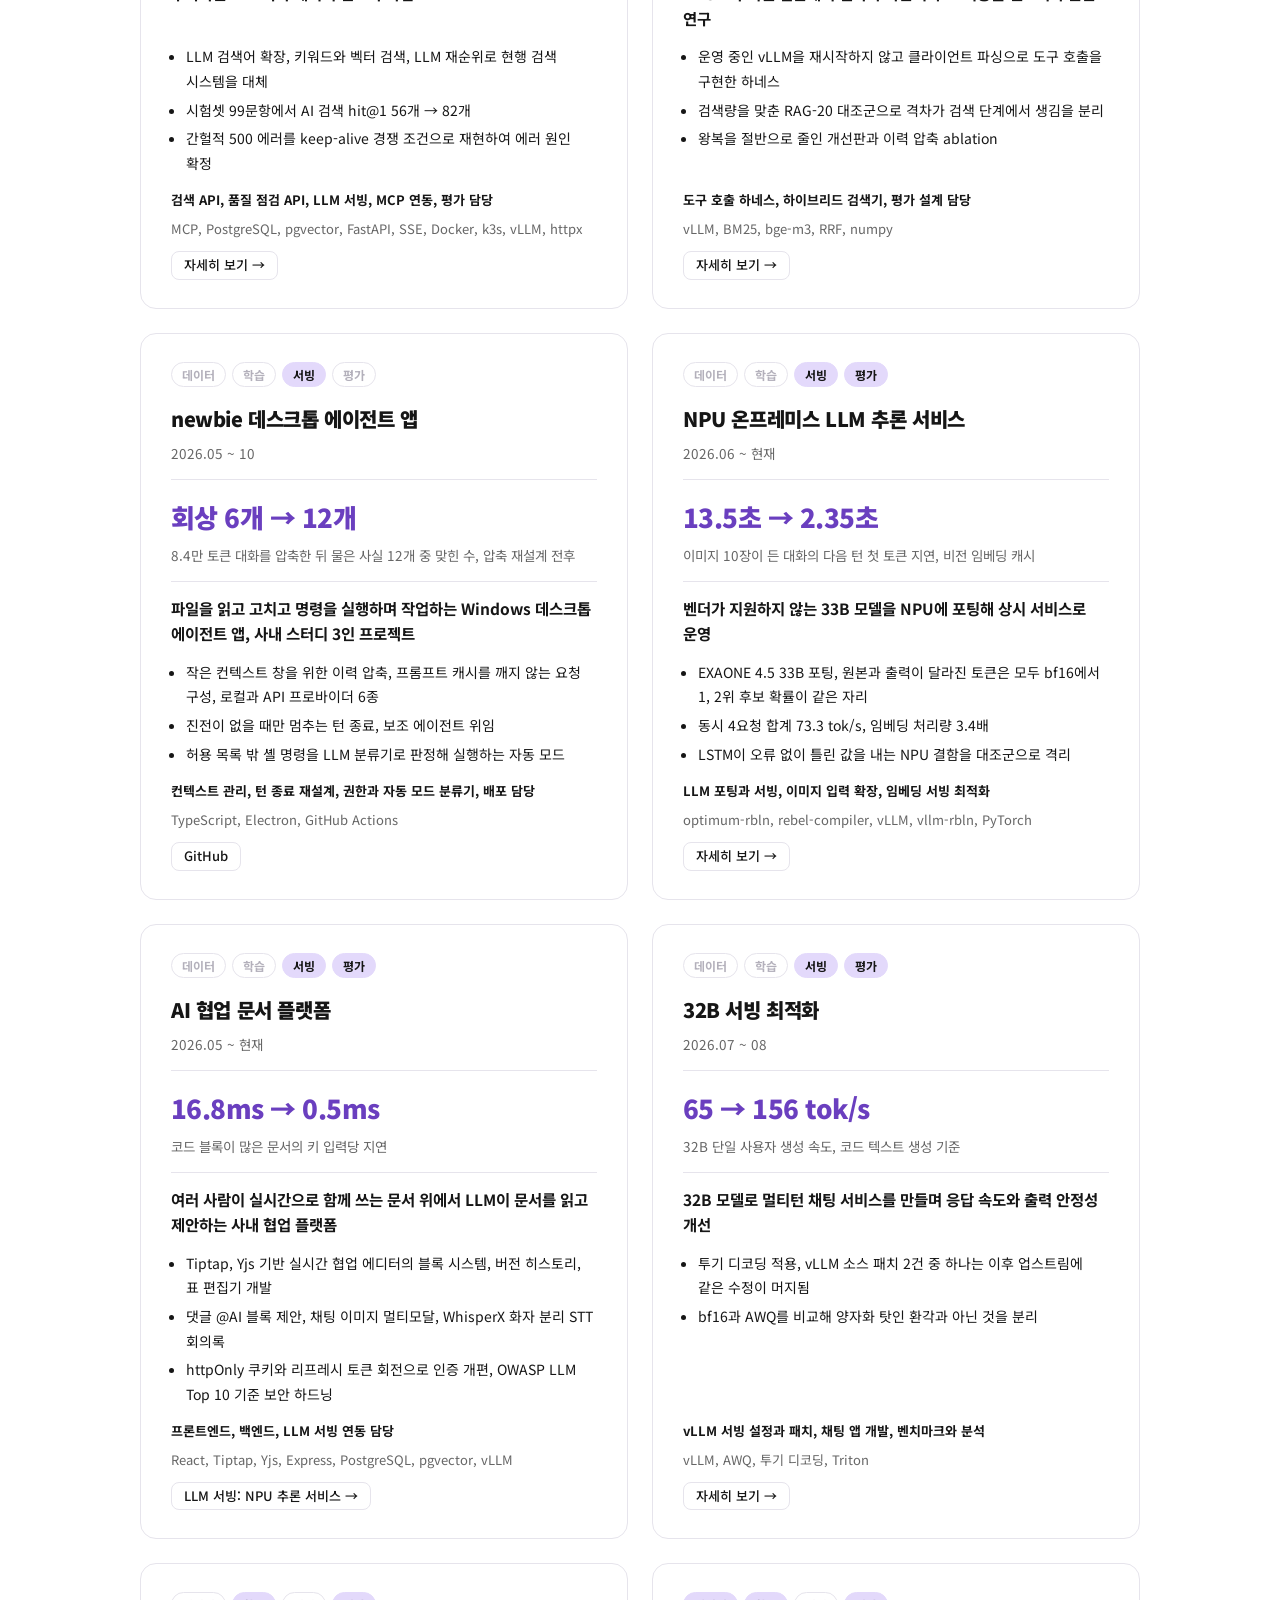
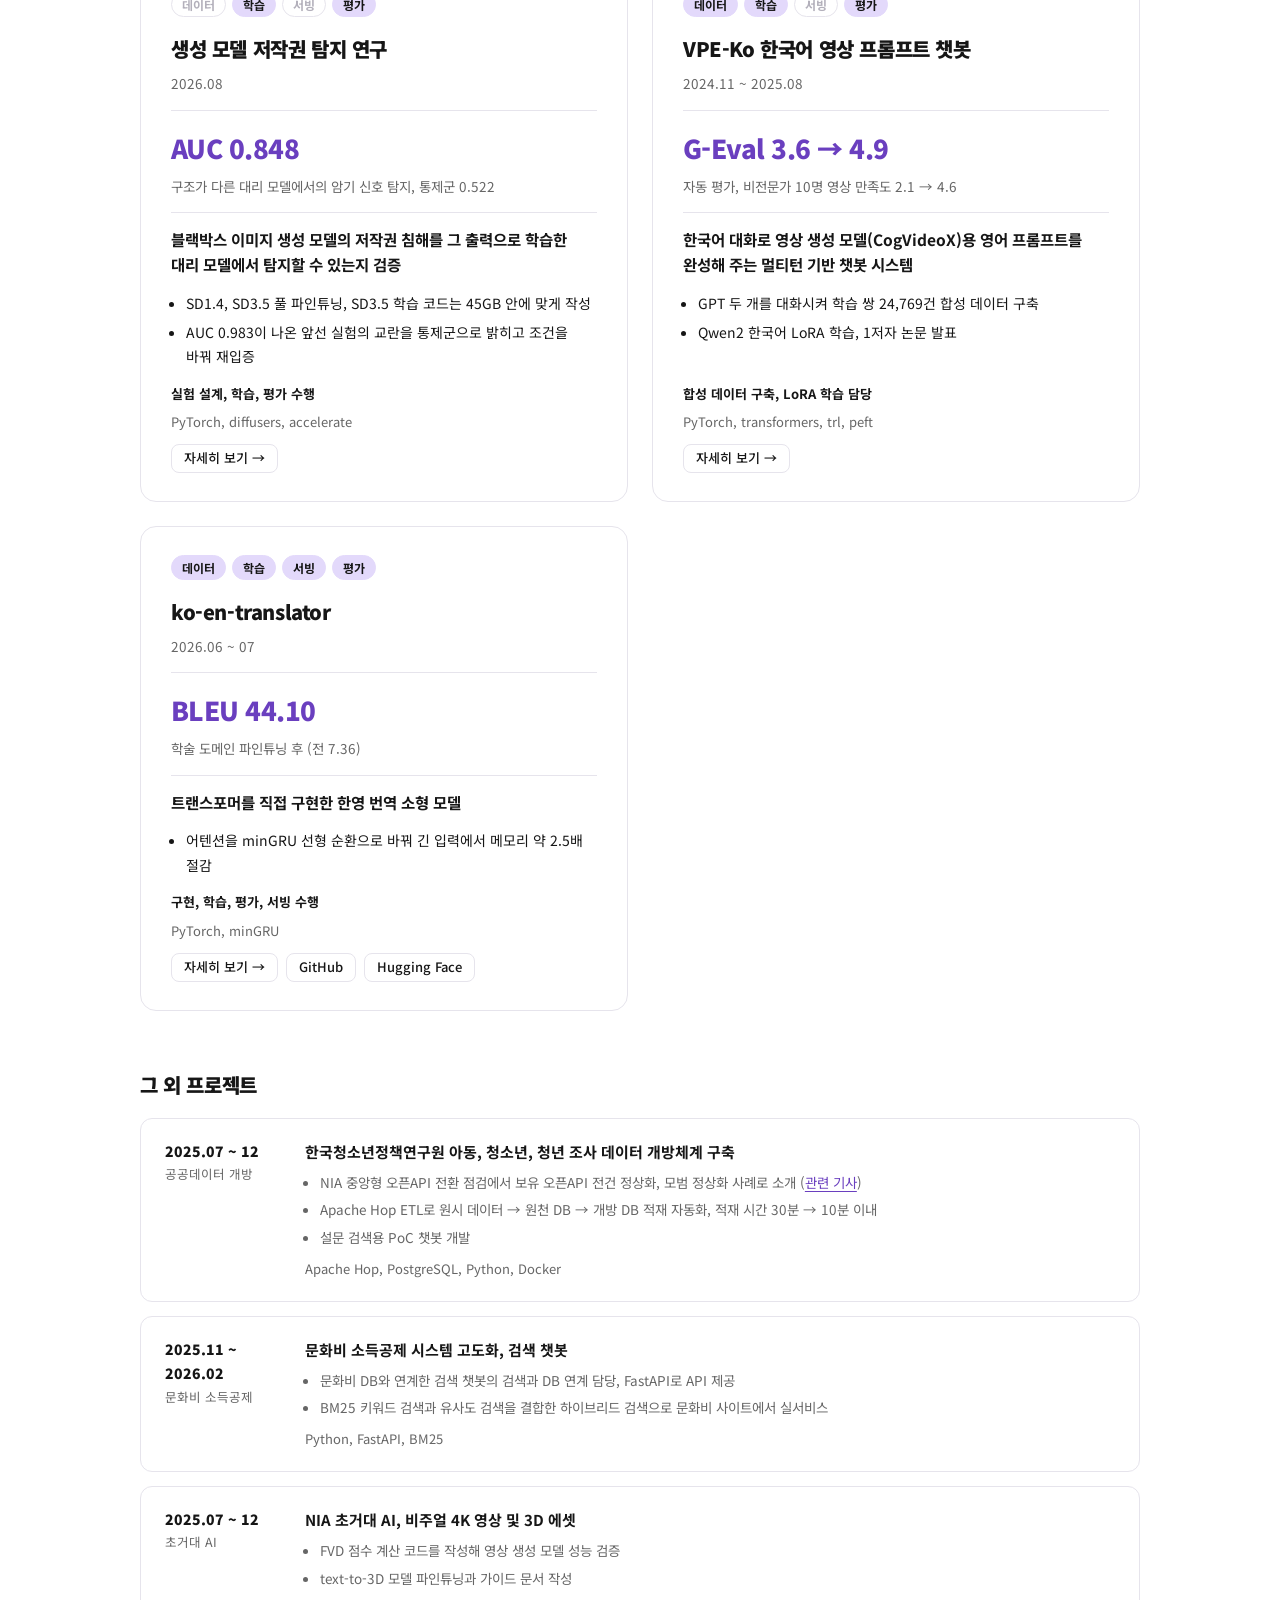
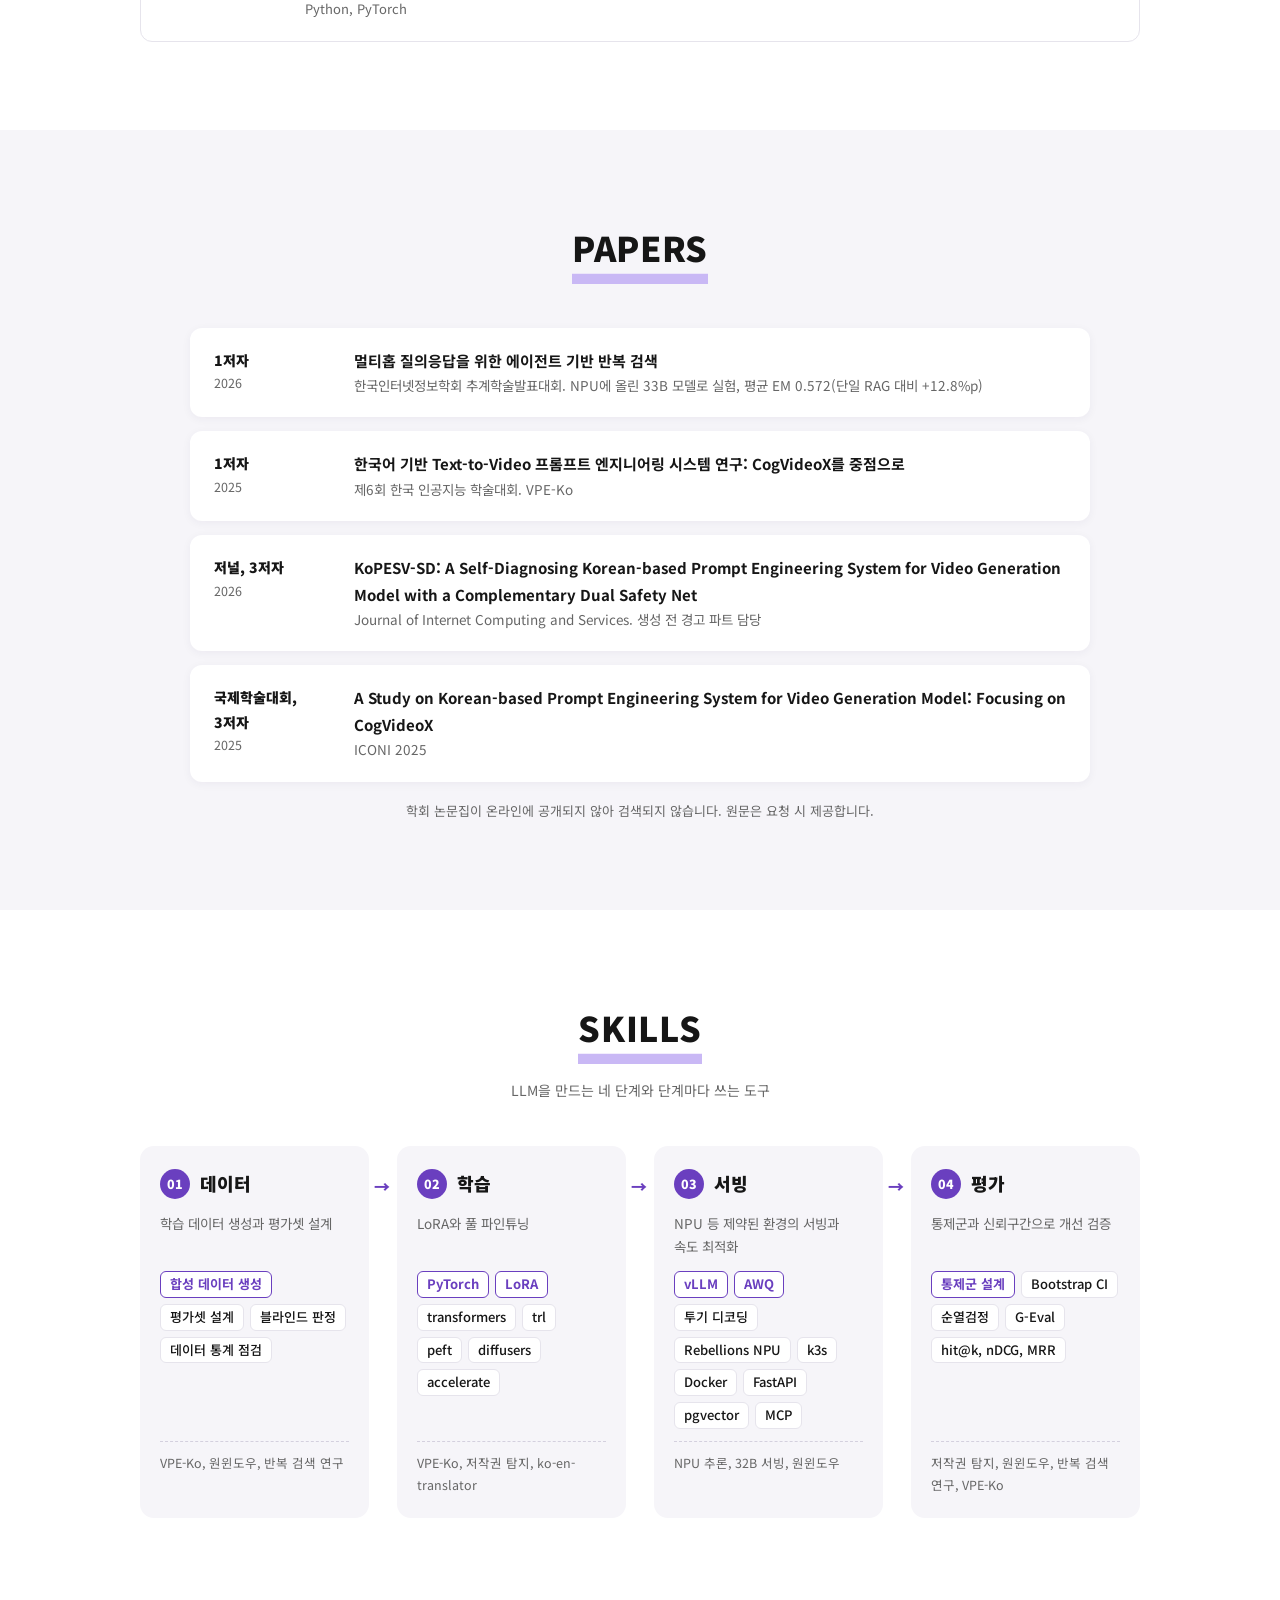
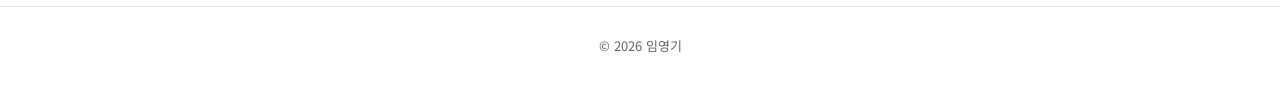
==== commit 11bef6ec: "Fix wording and cross-document consistency after full review" ====
--- a/index.html
+++ b/index.html
@@ -59,7 +59,7 @@
         <h3>원윈도우 AI 검색 시스템 고도화</h3>
         <p class="meta">2026.09 ~ 현재</p>
         <div class="metric"><b>13.6초 → 5.2초</b><span>시험셋 99문항, 현행 검색 시스템 대비 검색 결과까지 평균</span></div>
-        <p class="summary">공공 데이터 약 13만 건을 대상으로 검색 및 멀티턴 챗봇 시스템을 구축하는 국가 인프라 고도화 사업</p>
+        <p class="summary">공공 데이터 약 13만 건을 대상으로 검색 및 멀티턴 챗봇 시스템을 구축하는 NIA 국가 데이터 인프라 사업</p>
         <ul><li>LLM 검색어 확장, 키워드와 벡터 검색, LLM 재순위로 현행 검색 시스템을 대체</li><li>시험셋 99문항에서 AI 검색 hit@1 56개 → 82개</li><li>간헐적 500 에러를 keep-alive 경쟁 조건으로 재현하여 에러 원인 확정</li></ul>
         <span class="fill"></span>
         <div class="foot"><p class="role">검색 API, 품질 점검 API, LLM 서빙, MCP 연동, 평가 담당</p><p class="stack">MCP, PostgreSQL, pgvector, FastAPI, SSE, Docker, k3s, vLLM, httpx</p><div class="links"><a href="projects/onewindow.html">자세히 보기 →</a></div></div>
@@ -80,20 +80,20 @@
         <div class="stages"><span>데이터</span><span>학습</span><span class="on">서빙</span><span>평가</span></div>
         <h3>newbie 데스크톱 에이전트 앱</h3>
         <p class="meta">2026.05 ~ 10</p>
-        <div class="metric"><b>회상 6개 → 12개</b><span>84K 토큰 대화를 압축한 뒤 물은 사실 12개 중 맞힌 수, 압축 재설계 전후</span></div>
+        <div class="metric"><b>회상 6개 → 12개</b><span>8.4만 토큰 대화를 압축한 뒤 물은 사실 12개 중 맞힌 수, 압축 재설계 전후</span></div>
         <p class="summary">파일을 읽고 고치고 명령을 실행하며 작업하는 Windows 데스크톱 에이전트 앱, 사내 스터디 3인 프로젝트</p>
         <ul><li>작은 컨텍스트 창을 위한 이력 압축, 프롬프트 캐시를 깨지 않는 요청 구성, 로컬과 API 프로바이더 6종</li><li>진전이 없을 때만 멈추는 턴 종료, 보조 에이전트&nbsp;위임</li><li>허용 목록 밖 셸 명령을 LLM 분류기로 판정해 실행하는 자동 모드</li></ul>
         <span class="fill"></span>
-        <div class="foot"><p class="role">컨텍스트 관리, 턴 종료 설계, 권한과 자동 모드 분류기, 배포 담당</p><p class="stack">TypeScript, Electron, GitHub Actions</p><div class="links"><a href="https://github.com/wndaasa/newbie-harness" target="_blank" rel="noopener">GitHub</a></div></div>
+        <div class="foot"><p class="role">컨텍스트 관리, 턴 종료 재설계, 권한과 자동 모드 분류기, 배포 담당</p><p class="stack">TypeScript, Electron, GitHub Actions</p><div class="links"><a href="https://github.com/wndaasa/newbie-harness" target="_blank" rel="noopener">GitHub</a></div></div>
       </article>
 
       <article class="card">
         <div class="stages"><span>데이터</span><span>학습</span><span class="on">서빙</span><span class="on">평가</span></div>
         <h3>NPU 온프레미스 LLM 추론 서비스</h3>
         <p class="meta">2026.06 ~ 현재</p>
-        <div class="metric"><b>13.5초 → 2.35초</b><span>이미지 10장 대화의 첫 토큰 지연, 비전 임베딩 캐시</span></div>
+        <div class="metric"><b>13.5초 → 2.35초</b><span>이미지 10장이 든 대화의 다음 턴 첫 토큰 지연, 비전 임베딩 캐시</span></div>
         <p class="summary">벤더가 지원하지 않는 33B 모델을 NPU에 포팅해 상시 서비스로 운영</p>
-        <ul><li>EXAONE 4.5 33B 포팅, 원본과 출력이 갈린 곳은 모두 1, 2위 후보가 bf16 동률인 토큰</li><li>동시 4요청 합계 73.3 tok/s, 임베딩 처리량 3.4배</li><li>LSTM이 오류 없이 틀린 값을 내는 NPU 결함을 대조군으로 격리</li></ul>
+        <ul><li>EXAONE 4.5 33B 포팅, 원본과 출력이 달라진 토큰은 모두 bf16에서 1, 2위 후보 확률이 같은 자리</li><li>동시 4요청 합계 73.3 tok/s, 임베딩 처리량 3.4배</li><li>LSTM이 오류 없이 틀린 값을 내는 NPU 결함을 대조군으로 격리</li></ul>
         <span class="fill"></span>
         <div class="foot"><p class="role">LLM 포팅과 서빙, 이미지 입력 확장, 임베딩 서빙 최적화</p><p class="stack">optimum-rbln, rebel-compiler, vLLM, vllm-rbln, PyTorch</p><div class="links"><a href="projects/npu.html">자세히 보기 →</a></div></div>
       </article>
@@ -126,7 +126,7 @@
         <p class="meta">2026.08</p>
         <div class="metric"><b>AUC 0.848</b><span>구조가 다른 대리 모델에서의 암기 신호 탐지, 통제군 0.522</span></div>
         <p class="summary">블랙박스 이미지 생성 모델의 저작권 침해를 그 출력으로 학습한 대리 모델에서 탐지할 수 있는지 검증</p>
-        <ul><li>SD1.4, SD3.5 풀 파인튜닝. SD3.5 학습 코드를 작성하여 45GB 안에 맞춘 메모리 설계</li><li>0.983이 나온 실험의 교란을 통제군으로 밝히고 조건을 바꿔 재입증</li></ul>
+        <ul><li>SD1.4, SD3.5 풀 파인튜닝, SD3.5 학습 코드는 45GB 안에 맞게 작성</li><li>AUC 0.983이 나온 앞선 실험의 교란을 통제군으로 밝히고 조건을 바꿔 재입증</li></ul>
         <span class="fill"></span>
         <div class="foot"><p class="role">실험 설계, 학습, 평가 수행</p><p class="stack">PyTorch, diffusers, accelerate</p><div class="links"><a href="projects/copyright.html">자세히 보기 →</a></div></div>
       </article>
@@ -170,7 +170,7 @@
   <div class="wrap">
     <div class="sec-head"><h2>PAPERS</h2></div>
     <div class="papers">
-      <div class="paper"><div class="k">1저자<small>2026</small></div><div><p class="t">멀티홉 질의응답을 위한 에이전트 기반 반복 검색</p><p class="v">한국인터넷정보학회 추계학술발표대회. NPU에 올린 33B 모델로 실험, 평균 EM 0.572(단일 패스 RAG 대비 +12.8%p)</p></div></div>
+      <div class="paper"><div class="k">1저자<small>2026</small></div><div><p class="t">멀티홉 질의응답을 위한 에이전트 기반 반복 검색</p><p class="v">한국인터넷정보학회 추계학술발표대회. NPU에 올린 33B 모델로 실험, 평균 EM 0.572(단일 RAG 대비 +12.8%p)</p></div></div>
       <div class="paper"><div class="k">1저자<small>2025</small></div><div><p class="t">한국어 기반 Text-to-Video 프롬프트 엔지니어링 시스템 연구: CogVideoX를 중점으로</p><p class="v">제6회 한국 인공지능 학술대회. VPE-Ko</p></div></div>
       <div class="paper"><div class="k">저널, 3저자<small>2026</small></div><div><p class="t">KoPESV-SD: A Self-Diagnosing Korean-based Prompt Engineering System for Video Generation Model with a Complementary Dual Safety Net</p><p class="v">Journal of Internet Computing and Services. 생성 전 경고 파트 담당</p></div></div>
       <div class="paper"><div class="k">국제학술대회, 3저자<small>2025</small></div><div><p class="t">A Study on Korean-based Prompt Engineering System for Video Generation Model: Focusing on CogVideoX</p><p class="v">ICONI 2025</p></div></div>
@@ -204,7 +204,7 @@
       <div class="step">
         <div class="no"><b>04</b><h3>평가</h3></div>
         <p>통제군과 신뢰구간으로 개선 검증</p>
-        <div class="tools"><span class="key">통제군 설계</span><span>Bootstrap CI</span><span>순열검정</span><span>G-Eval</span><span>hit@k, nDCG</span></div>
+        <div class="tools"><span class="key">통제군 설계</span><span>Bootstrap CI</span><span>순열검정</span><span>G-Eval</span><span>hit@k, nDCG, MRR</span></div>
         <p class="where">저작권 탐지, 원윈도우, 반복 검색 연구, VPE-Ko</p>
       </div>
     </div>
